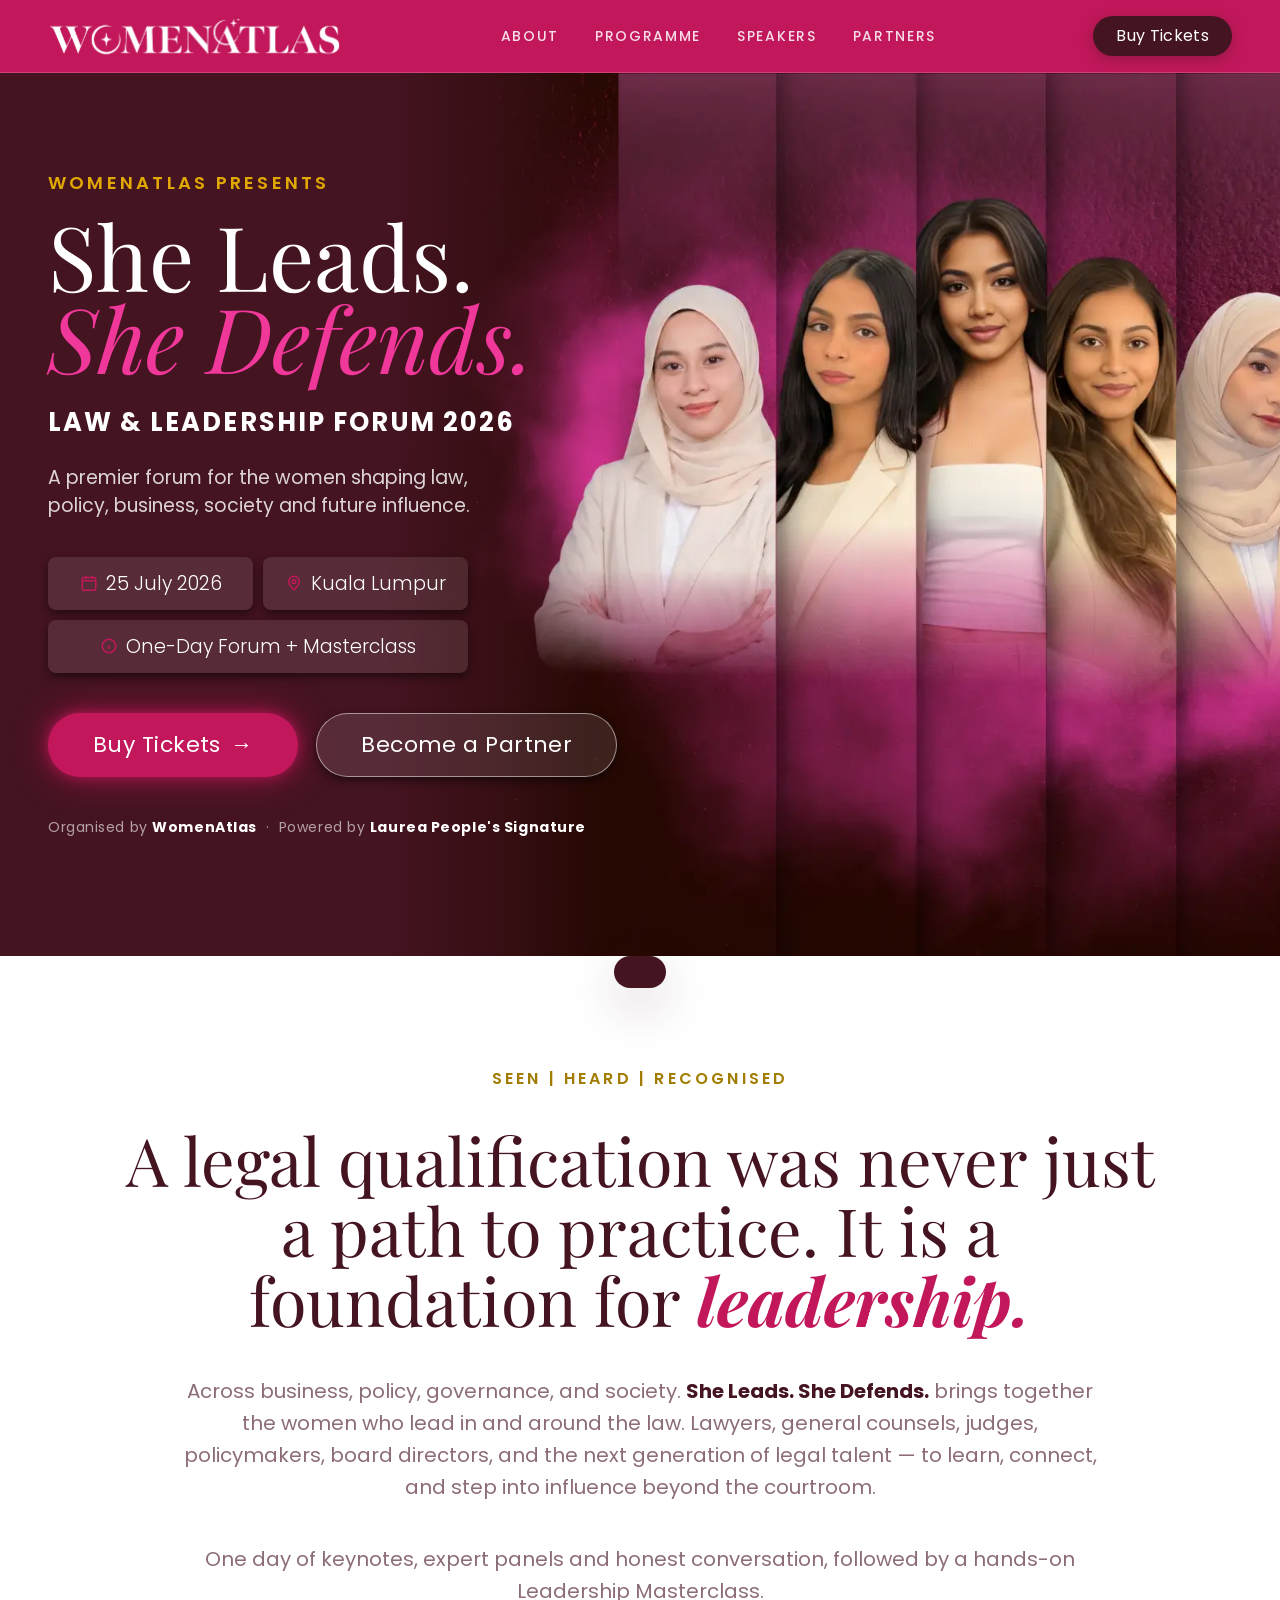
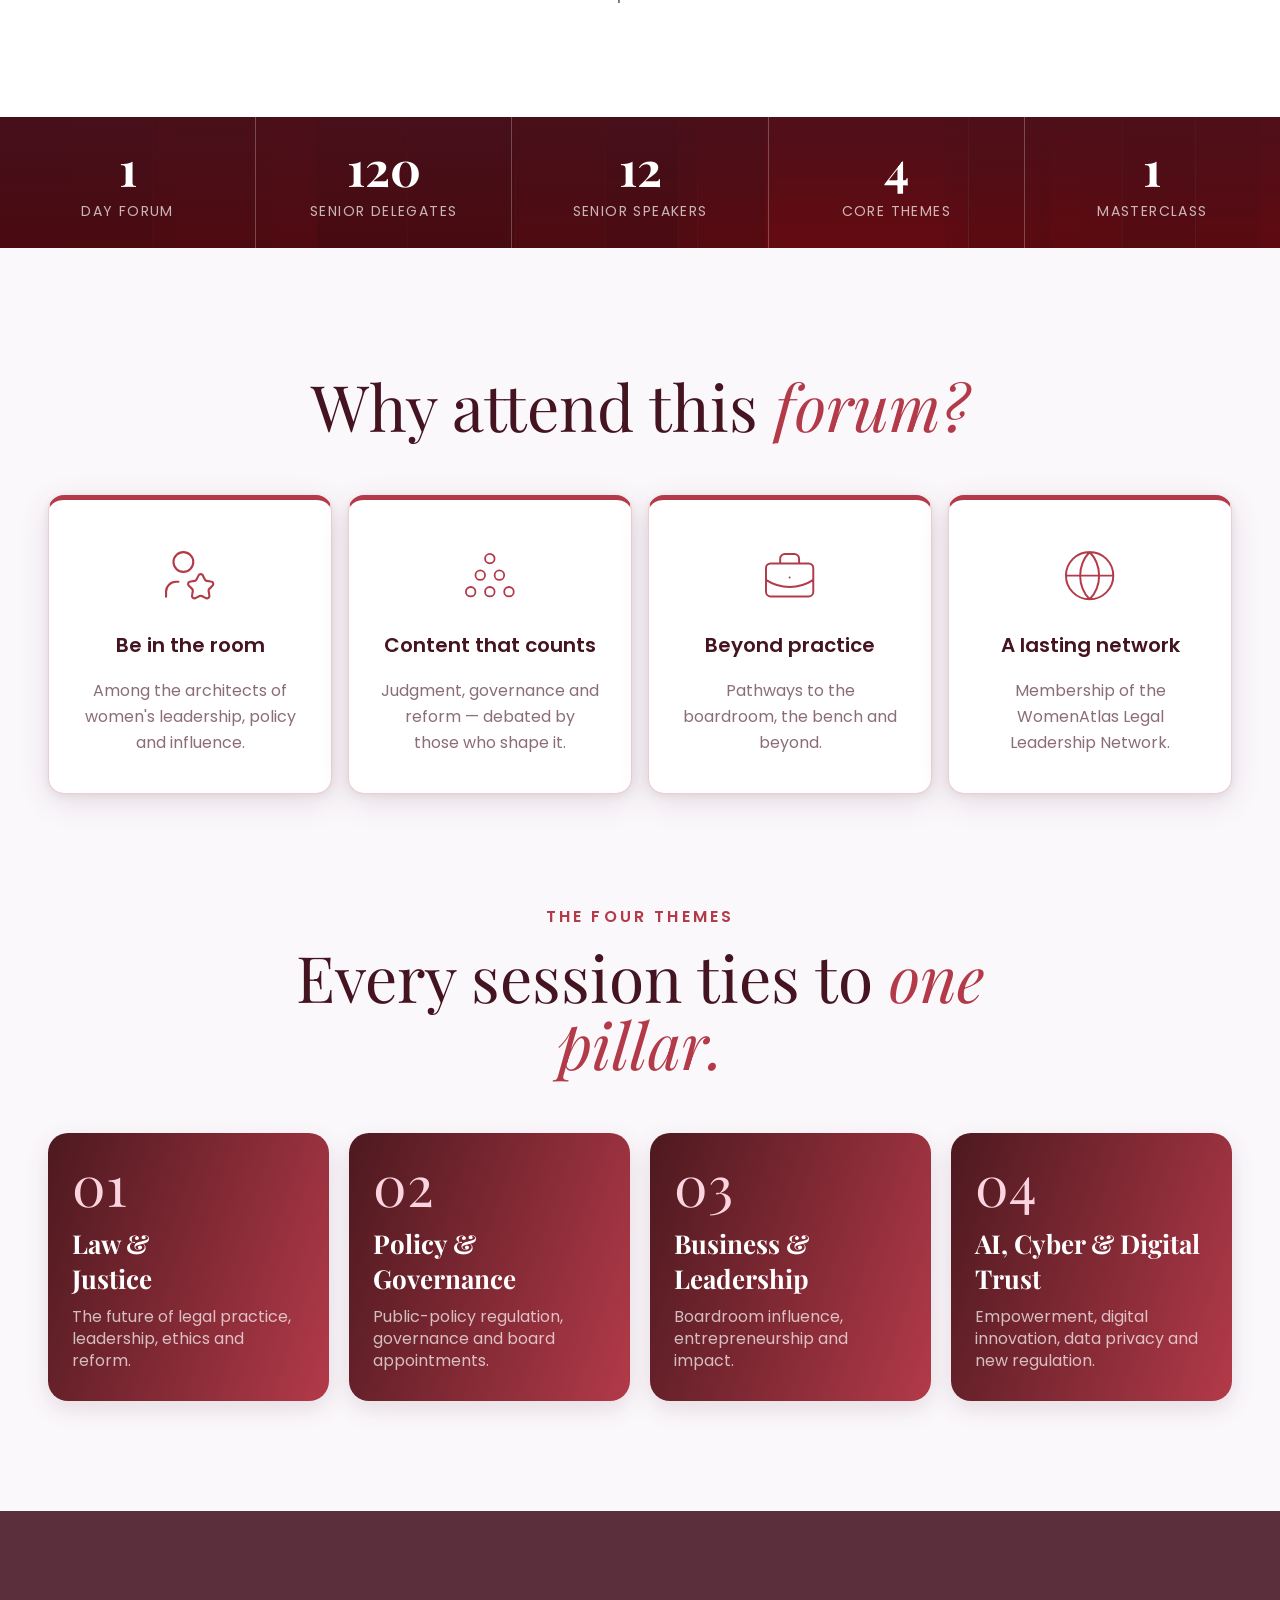
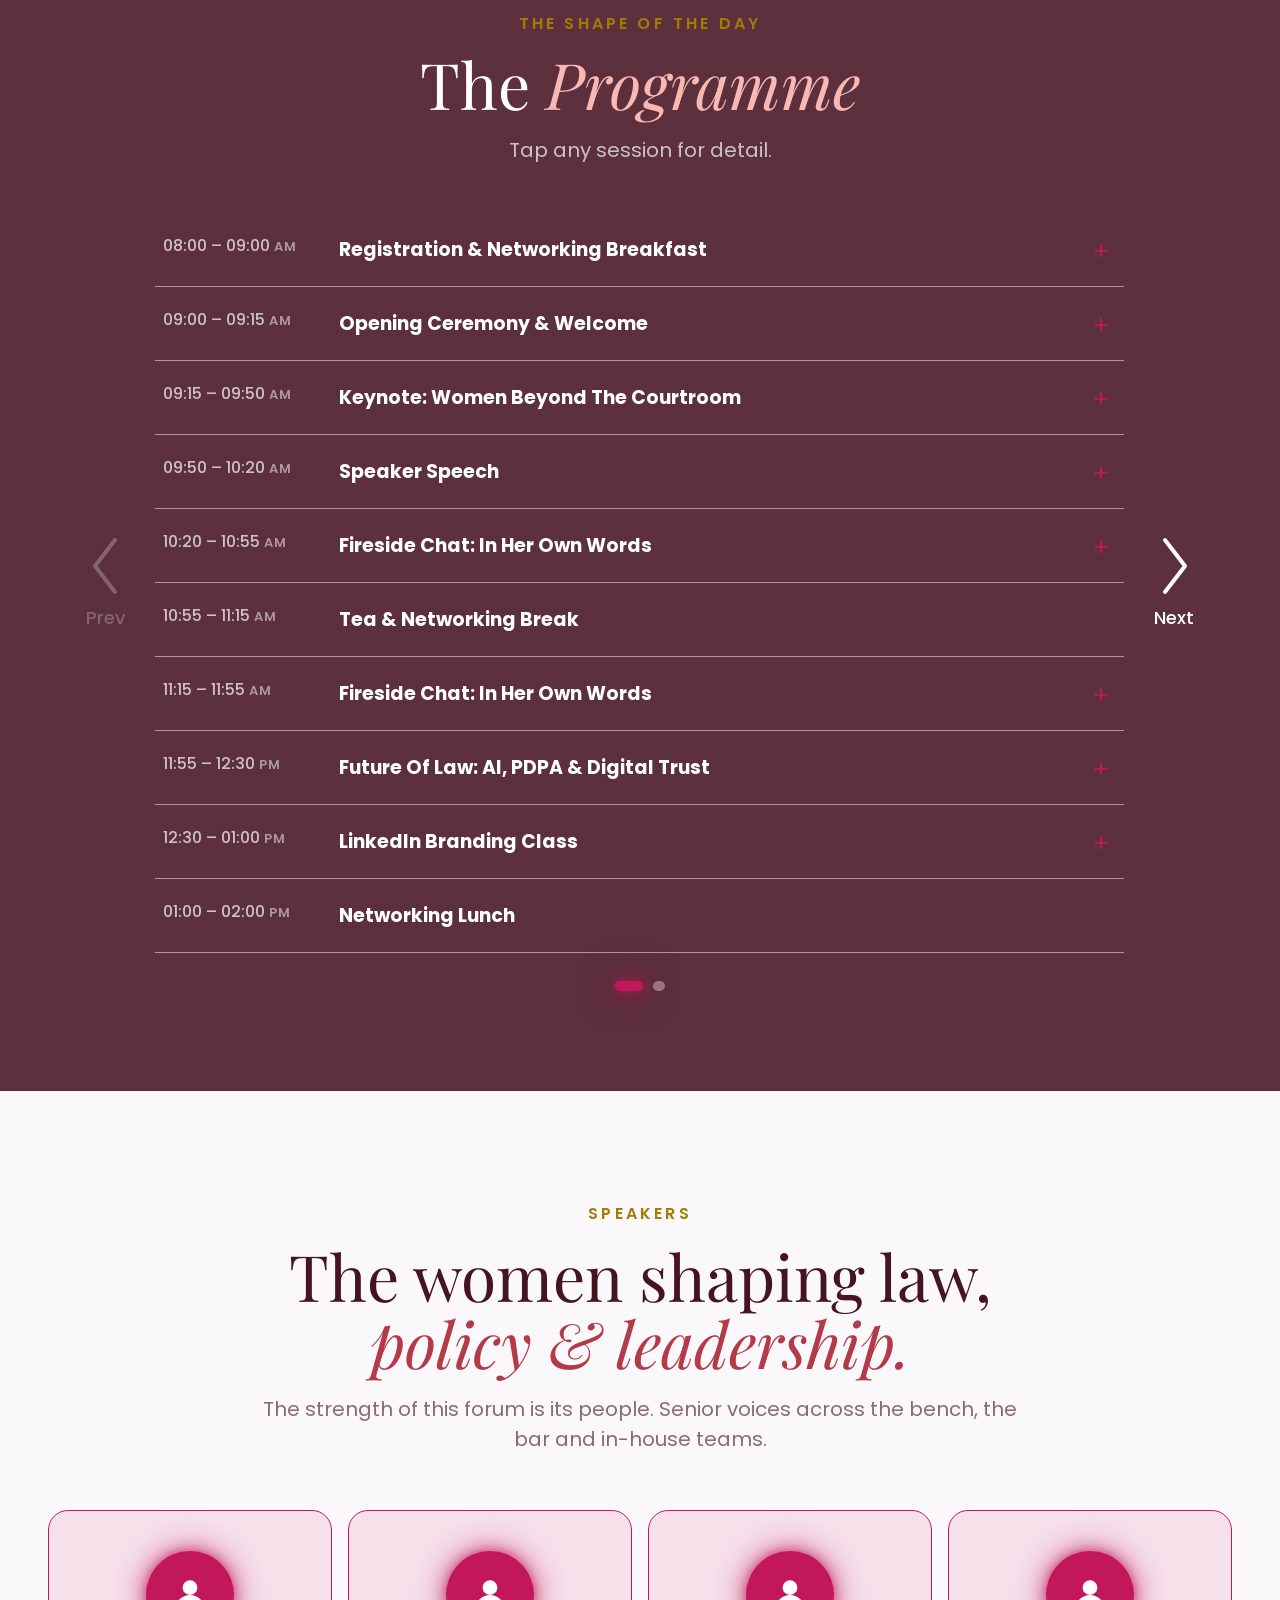
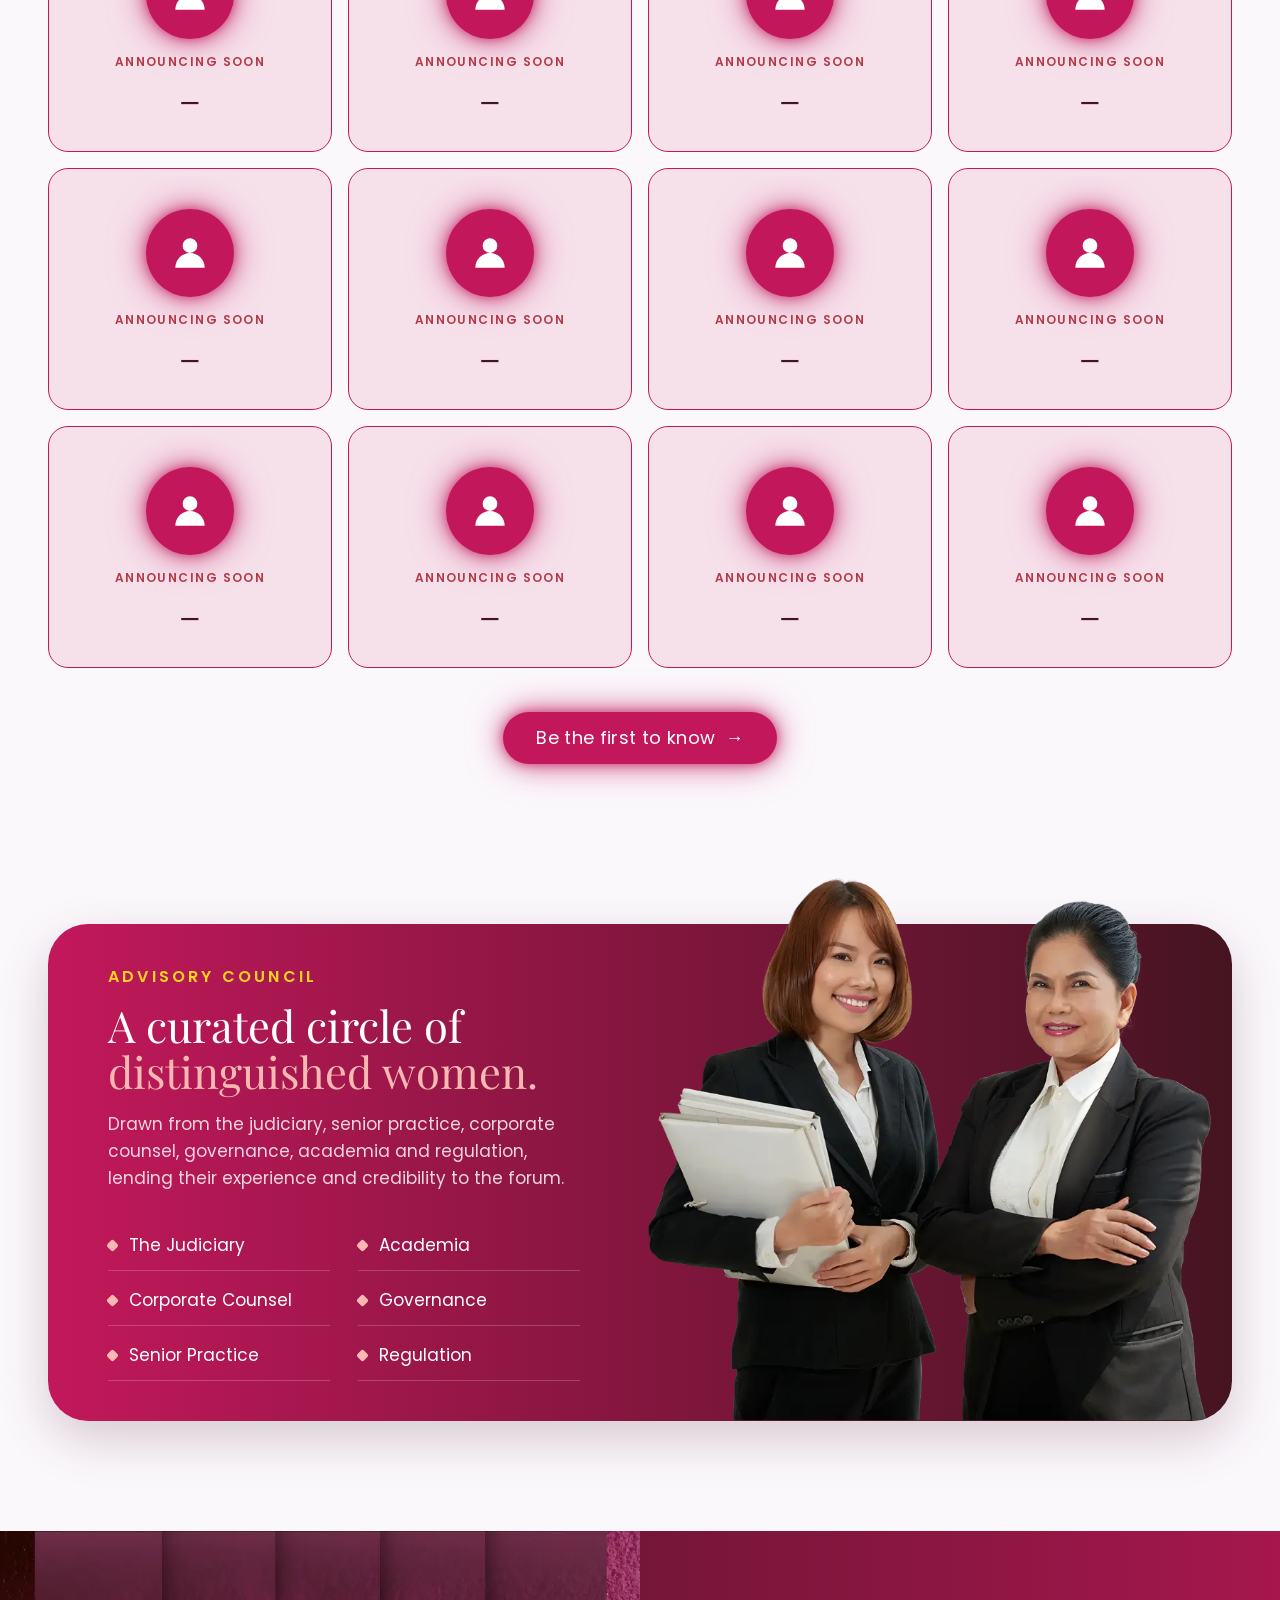
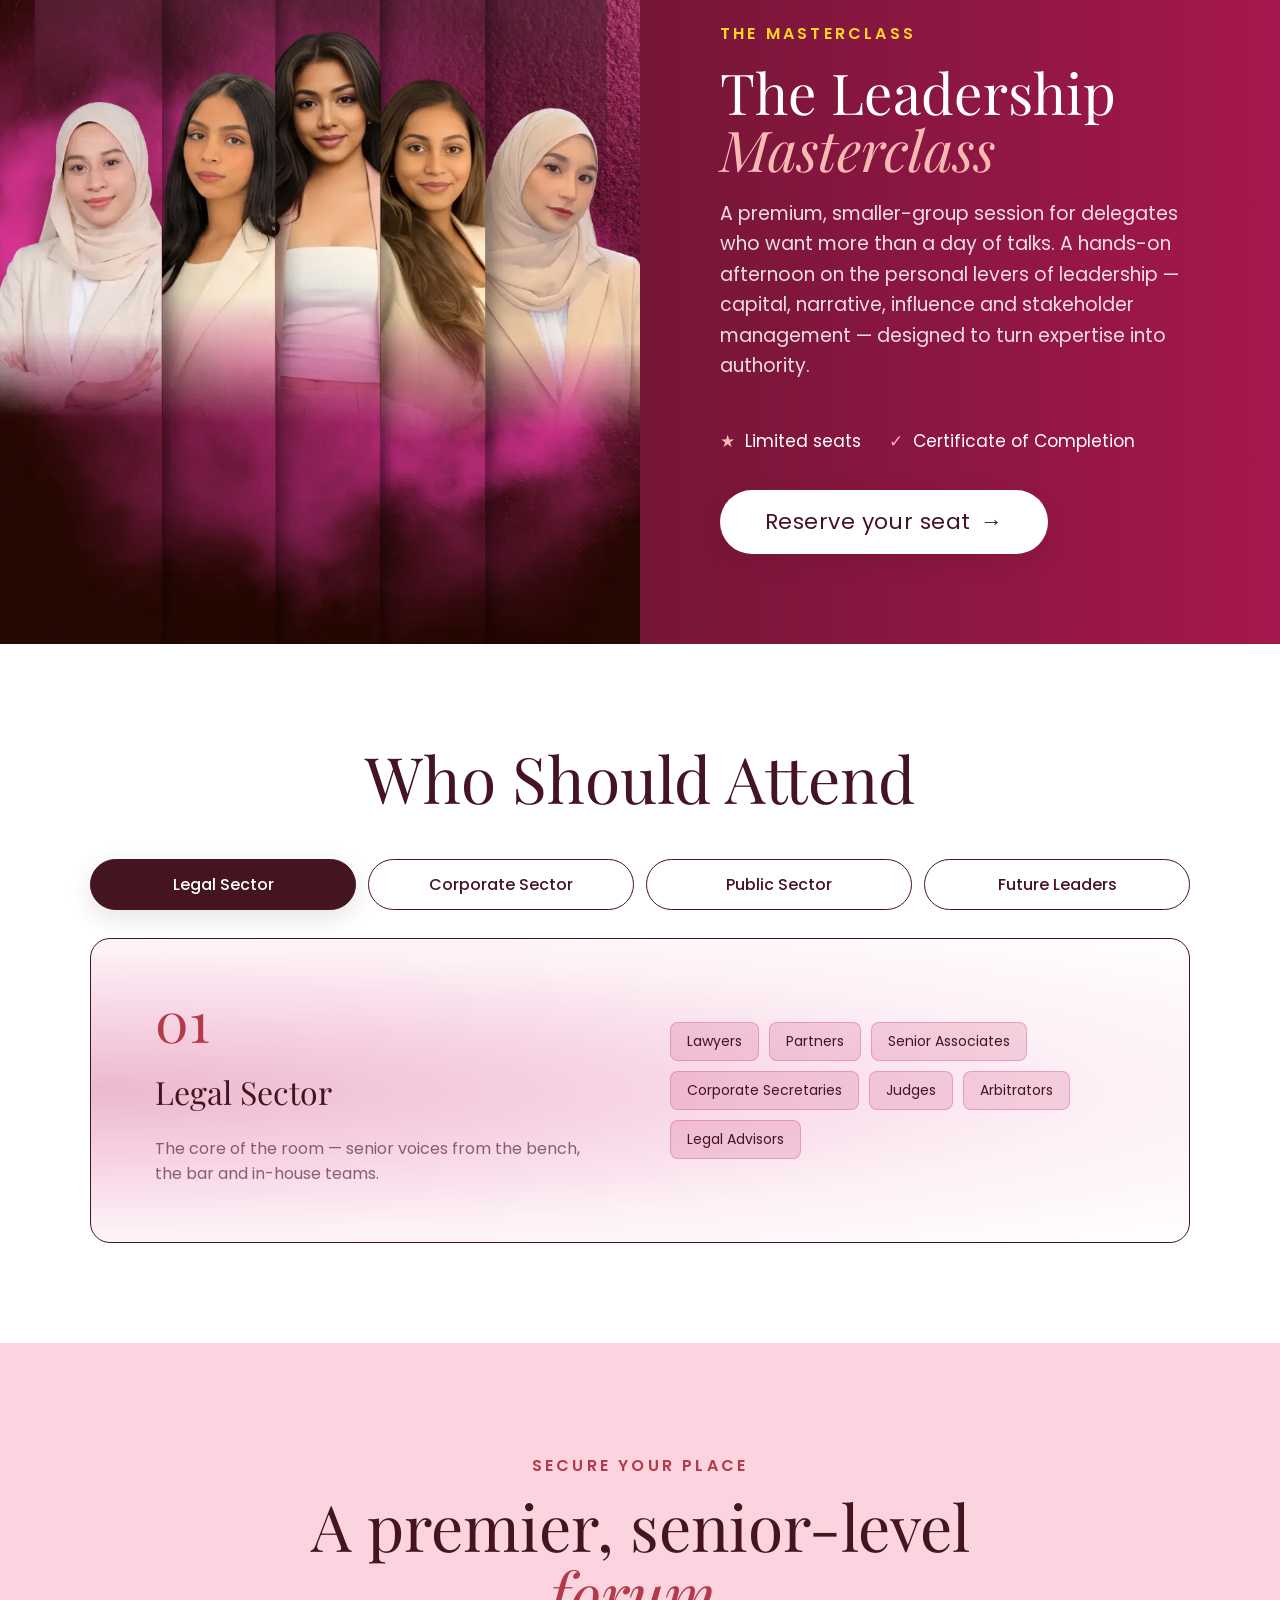
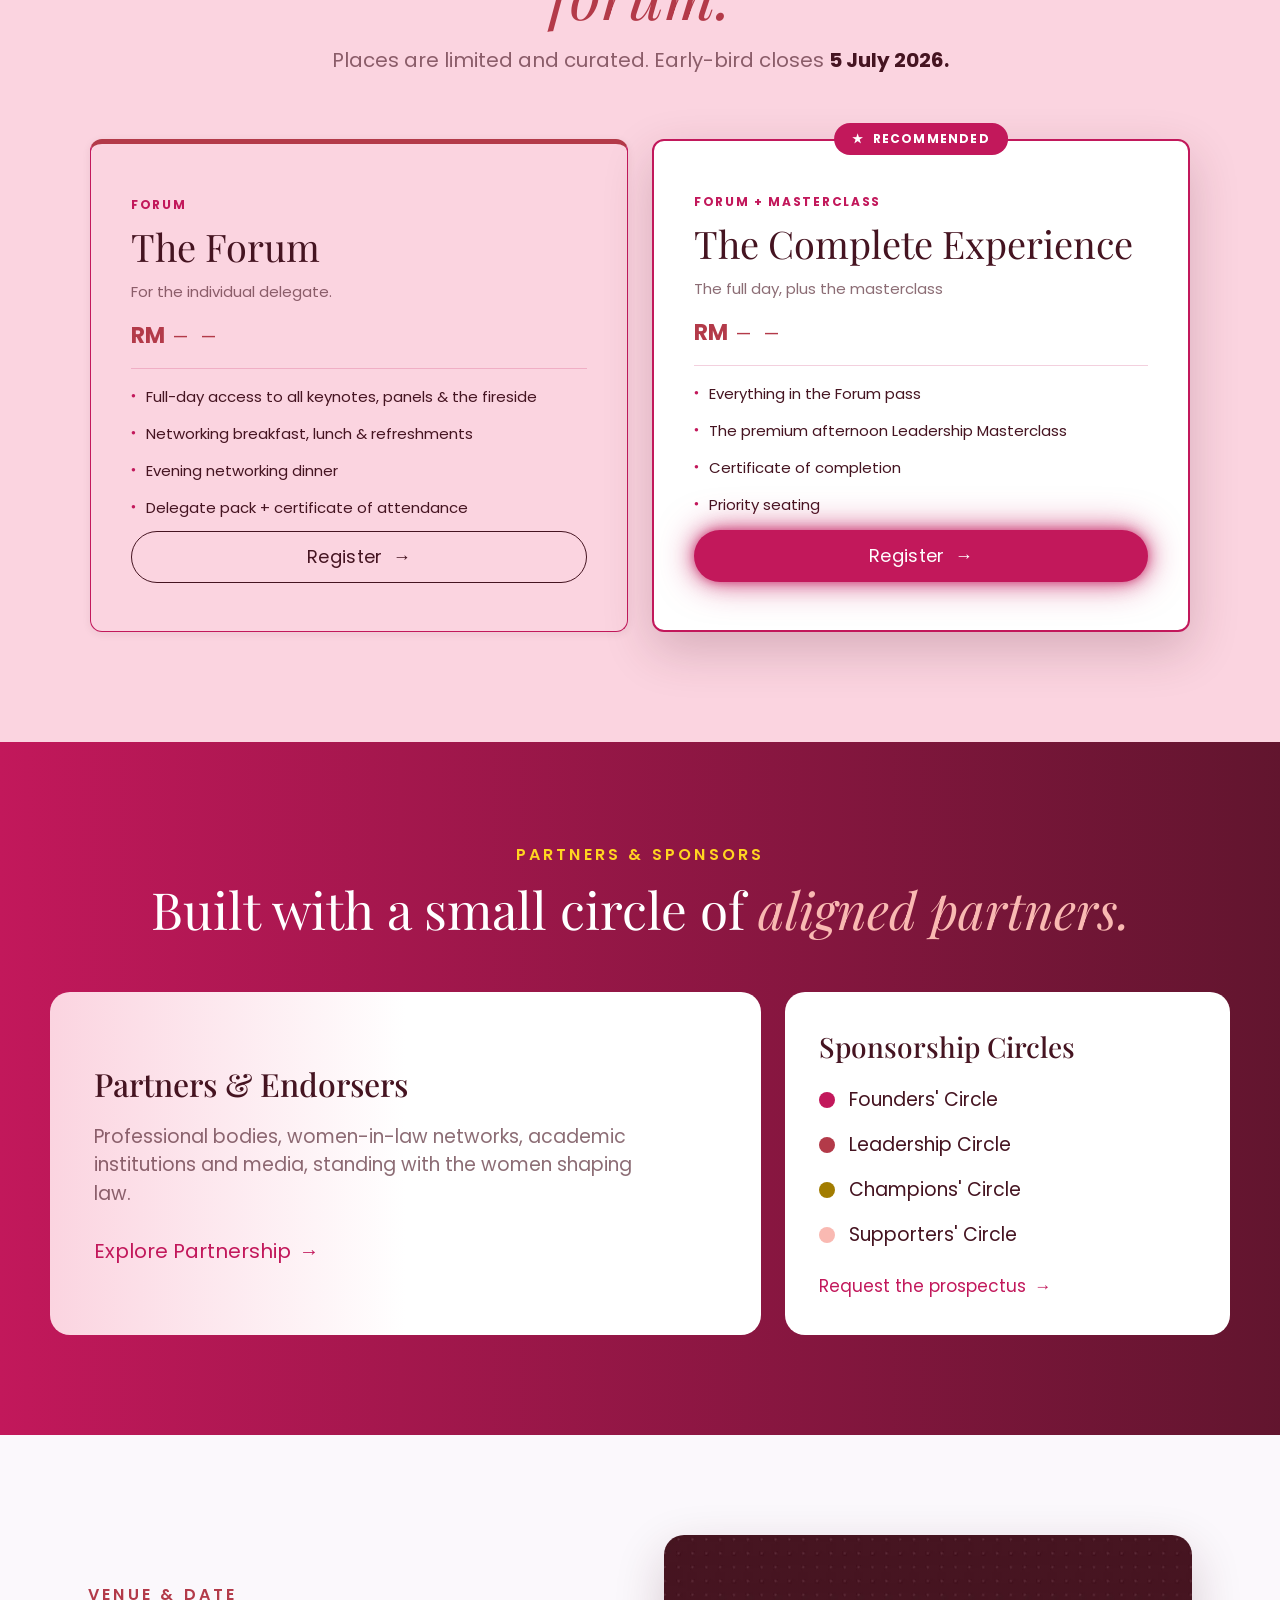
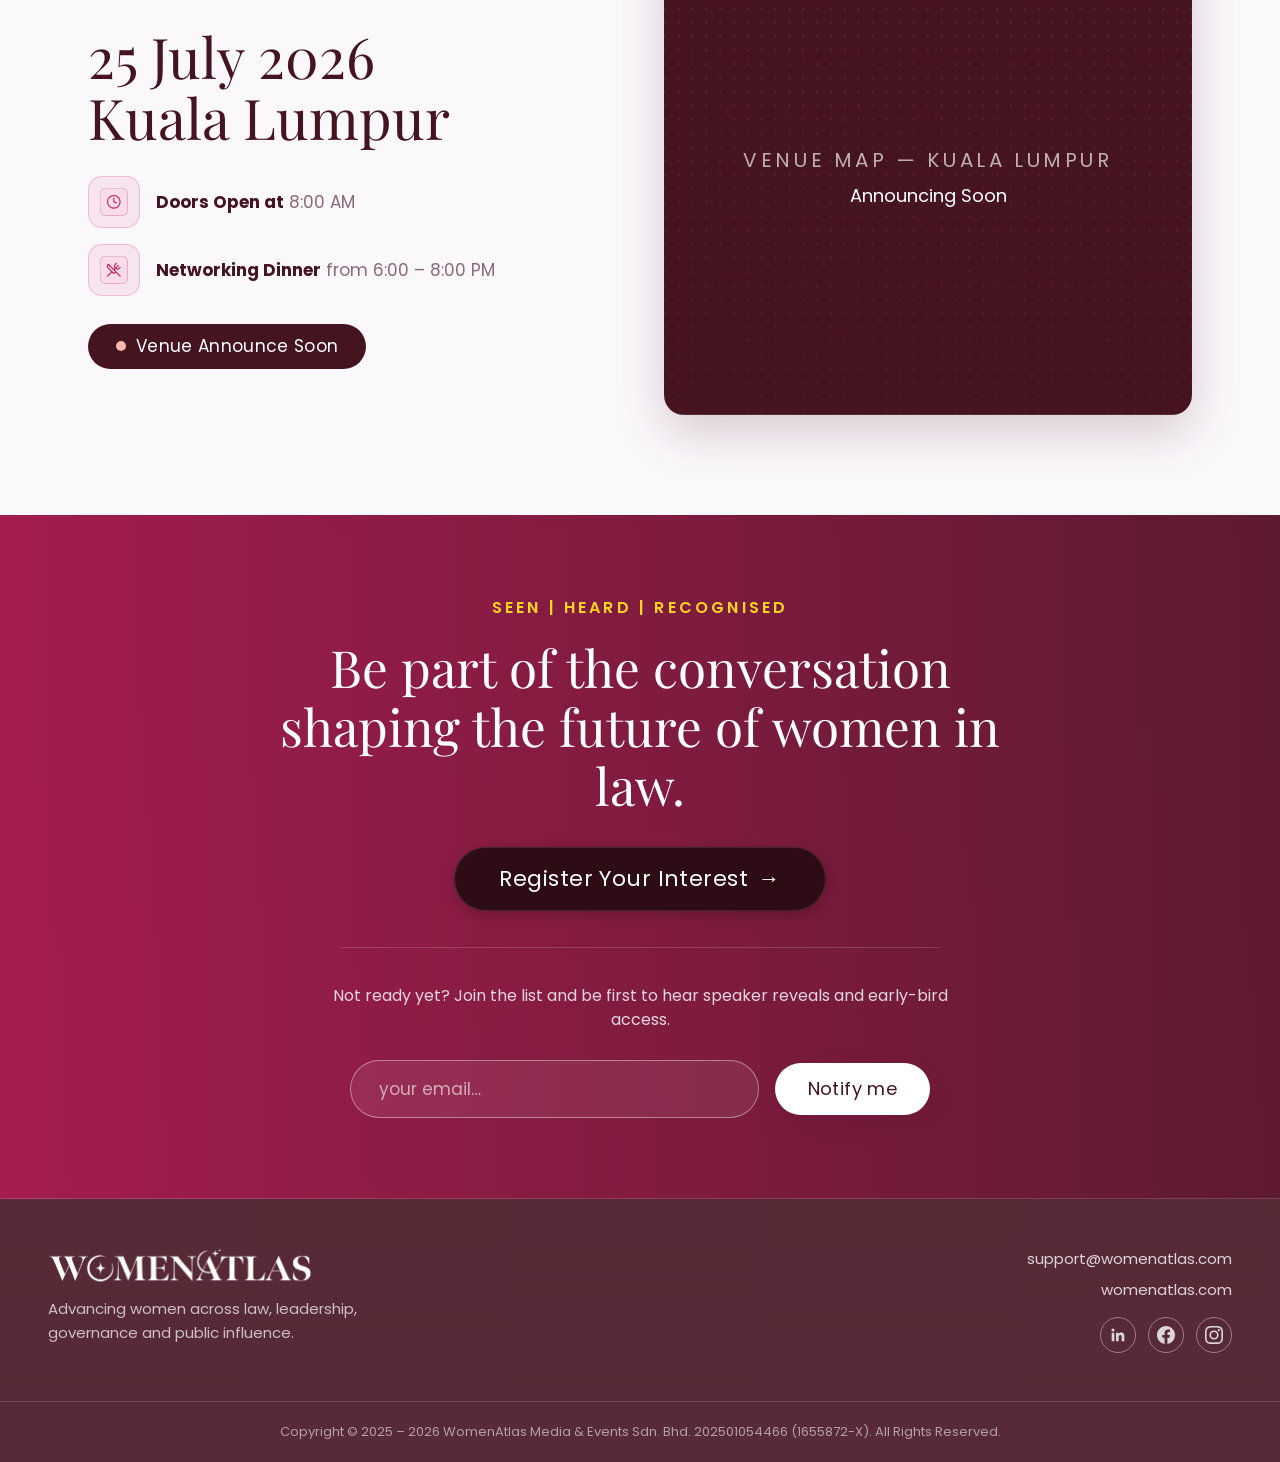
==== index.html @ 8f1425bb "first commit" ====
<!doctype html>
<html lang="en">

<head>
  <meta charset="utf-8">
  <meta name="viewport" content="width=device-width, initial-scale=1">
  <title>WomenAtlas — Law &amp; Leadership Forum 2026</title>
  <link rel="stylesheet" href="styles.css">
</head>

<body>

  <!-- NAV -->
  <header class="nav">
    <div class="brand">
      <img src="assets/womenatlas-logo-icon.svg" alt="WomenAtlas">
    </div>
    <nav id="main-nav">
      <a href="#about">About</a>
      <a href="#programme">Programme</a>
      <a href="#speakers">Speakers</a>
      <a href="#partners">Partners</a>
    </nav>
    <button class="btn btn-maroon sm" data-buy>Buy Tickets</button>
    <button class="nav-toggle" id="nav-toggle" aria-label="Open menu" aria-expanded="false" aria-controls="main-nav">
      <span></span><span></span><span></span>
    </button>
  </header>

  <!-- HERO -->
  <section class="hero">
    <div class="hero-backdrop"></div>
    <div class="scrim"></div>
    <div class="inner">
      <div class="copy">
        <div class="kicker">WomenAtlas Presents</div>
        <h1>She Leads.<br><span class="it">She Defends.</span></h1>
        <div class="forum">Law &amp; Leadership Forum 2026</div>
        <p class="lede">A premier forum for the women shaping law, policy, business, society and future influence.</p>
        <div class="pills">
          <span class="pill"><svg width="20" height="20" viewBox="0 0 24 24" fill="none" stroke="currentColor"
              stroke-width="2">
              <rect x="3" y="4.5" width="18" height="17" rx="2" />
              <path d="M3 9h18M8 2.5v4M16 2.5v4" />
            </svg>25 July 2026</span>
          <span class="pill"><svg width="20" height="20" viewBox="0 0 24 24" fill="none" stroke="currentColor"
              stroke-width="2">
              <path d="M12 21s7-6.2 7-11a7 7 0 1 0-14 0c0 4.8 7 11 7 11z" />
              <circle cx="12" cy="10" r="2.5" />
            </svg>Kuala Lumpur</span>
          <span class="pill"><svg width="20" height="20" viewBox="0 0 24 24" fill="none" stroke="currentColor"
              stroke-width="2">
              <circle cx="12" cy="12" r="9" />
              <path d="M12 11v5M12 7.5h.01" />
            </svg>One-Day Forum + Masterclass</span>
        </div>
        <div class="cta">
          <button class="btn btn-primary lg" data-buy>Buy Tickets <span>→</span></button>
          <a class="btn btn-ghost lg" href="#partners">Become a Partner</a>
        </div>
        <p class="credit">Organised by <b>WomenAtlas</b><span class="credit-sep">&nbsp; ·&nbsp; </span><span class="credit-break">Powered by <b>Laurea People's Signature</b></span></p>
      </div>
    </div>
  </section>

  <!-- INTRO -->
  <section class="intro" id="about">
    <div class="in">
      <div class="eyebrow gold">SEEN | HEARD | RECOGNISED</div>
      <h2>A legal qualification was never just a path to practice. It is a foundation for <span
          class="it">leadership.</span></h2>
      <p>Across business, policy, governance, and society. <b>She Leads. She Defends.</b> brings together the women who
        lead in and around the law. Lawyers, general counsels, judges, policymakers, board directors, and the next
        generation of legal talent — to learn, connect, and step into influence beyond the courtroom.</p>
      <p>One day of keynotes, expert panels and honest conversation, followed by a hands-on Leadership Masterclass.</p>
    </div>
  </section>

  <!-- STATS -->
  <section class="stats">
    <div class="stat">
      <div class="num">1</div>
      <div class="lbl">Day Forum</div>
    </div>
    <div class="stat">
      <div class="num">120</div>
      <div class="lbl">Senior Delegates</div>
    </div>
    <div class="stat">
      <div class="num">12</div>
      <div class="lbl">Senior Speakers</div>
    </div>
    <div class="stat">
      <div class="num">4</div>
      <div class="lbl">Core Themes</div>
    </div>
    <div class="stat">
      <div class="num">1</div>
      <div class="lbl">Masterclass</div>
    </div>
  </section>

  <!-- WHY ATTEND -->
  <section class="section">
    <div class="section-head">
      <!-- <div class="eyebrow">Why Attend</div> -->
      <h2>Why attend this <span class="accent">forum?</span></h2>
    </div>
    <div class="grid-4">
      <div class="feature">
        <span class="ico"><img src="assets/star-person.svg" alt="" width="44" height="44"></span>
        <h3>Be in the room</h3>
        <p>Among the architects of women's leadership, policy and influence.</p>
      </div>
      <div class="feature">
        <span class="ico"><img src="assets/dot.svg" alt="" width="44" height="44"></span>
        <h3>Content that counts</h3>
        <p>Judgment, governance and reform — debated by those who shape it.</p>
      </div>
      <div class="feature">
        <span class="ico"><img src="assets/bag.svg" alt="" width="44" height="44"></span>
        <h3>Beyond practice</h3>
        <p>Pathways to the boardroom, the bench and beyond.</p>
      </div>
      <div class="feature">
        <span class="ico"><img src="assets/network.svg" alt="" width="44" height="44"></span>
        <h3>A lasting network</h3>
        <p>Membership of the WomenAtlas Legal Leadership Network.</p>
      </div>
    </div>
  </section>

  <!-- THEMES -->
  <section class="section" style="padding-top:0;">
    <div class="section-head">
      <div class="eyebrow">The Four Themes</div>
      <h2>Every session ties to <span class="accent">one pillar.</span></h2>
    </div>
    <div class="grid-4" style="gap:20px;">
      <div class="theme"><span class="n">01</span>
        <h3>Law &amp; <br class="desktop-only"> Justice</h3>
        <p>The future of legal practice, leadership, ethics and reform.</p>
      </div>
      <div class="theme"><span class="n">02</span>
        <h3>Policy &amp; Governance</h3>
        <p>Public-policy regulation, governance and board appointments.</p>
      </div>
      <div class="theme"><span class="n">03</span>
        <h3>Business &amp; Leadership</h3>
        <p>Boardroom influence, entrepreneurship and impact.</p>
      </div>
      <div class="theme"><span class="n">04</span>
        <h3>AI, Cyber &amp; Digital Trust</h3>
        <p>Empowerment, digital innovation, data privacy and new regulation.</p>
      </div>
    </div>
  </section>

  <!-- PROGRAMME -->
  <section class="programme" id="programme">
    <div class="in">
      <div class="section-head on-dark">
        <div class="eyebrow gold">The Shape Of The Day</div>
        <h2>The <span class="accent">Programme</span></h2>
        <p>Tap any session for detail.</p>
      </div>
      <div class="carousel" id="programme-carousel">
        <div class="stage">
          <button class="chev prev" data-prev aria-label="Previous">
            <svg width="34" height="60" viewBox="0 0 34 60" fill="none" stroke="currentColor" stroke-width="4"
              stroke-linecap="round" stroke-linejoin="round">
              <path d="M26 4 L6 30 L26 56" />
            </svg><span>Prev</span>
          </button>
          <div class="page" data-page="0"></div>
          <div class="page" data-page="1" hidden></div>
          <button class="chev next" data-next aria-label="Next">
            <svg width="34" height="60" viewBox="0 0 34 60" fill="none" stroke="currentColor" stroke-width="4"
              stroke-linecap="round" stroke-linejoin="round" style="transform:scaleX(-1)">
              <path d="M26 4 L6 30 L26 56" />
            </svg><span>Next</span>
          </button>
        </div>
        <div class="dots"><button class="on" data-dot="0" aria-label="Page 1"></button><button data-dot="1"
            aria-label="Page 2"></button></div>
      </div>
    </div>
  </section>

  <!-- SPEAKERS -->
  <section class="section speakers" id="speakers">
    <div class="eyebrow gold center" style="margin-bottom:16px;">Speakers</div>
    <div class="section-head">
      <h2>The women shaping law, <span class="accent">policy &amp; leadership.</span></h2>
      <p>The strength of this forum is its people. Senior voices across the bench, the bar and in-house teams.</p>
    </div>
    <div class="grid-4" id="speakers-grid"></div>
    <div class="center" style="margin-top:44px;"><button class="btn btn-primary">Be the first to know
        <span>→</span></button></div>

    <!-- Advisory Council -->
    <div class="advisory">
      <div class="body">
        <div class="eyebrow gold-bright">Advisory Council</div>
        <h3>A curated circle of <span class="it">distinguished women.</span></h3>
        <p class="advisory-lede">Drawn from the judiciary, senior practice, corporate counsel, governance, academia and regulation, lending their experience and credibility to the forum.</p>
        <div class="pillars">
          <div><span class="dot"></span>The Judiciary</div>
          <div><span class="dot"></span>Academia</div>
          <div><span class="dot"></span>Corporate Counsel</div>
          <div><span class="dot"></span>Governance</div>
          <div><span class="dot"></span>Senior Practice</div>
          <div><span class="dot"></span>Regulation</div>
        </div>
      </div>
      <div class="img">
        <img src="assets/hero-women.webp" alt="Distinguished women in law">
      </div>
    </div>
  </section>

  <!-- MASTERCLASS -->
  <section class="masterclass">
    <div class="in">
      <div class="img"><img src="assets/masterclass.webp" alt="Masterclass"></div>
      <div class="body">
        <div class="eyebrow gold-bright">The Masterclass</div>
        <h2>The Leadership <span class="it">Masterclass</span></h2>
        <p class="lede">A premium, smaller-group session for delegates who want more than a day of talks. A hands-on
          afternoon on the personal levers of leadership — capital, narrative, influence and stakeholder management —
          designed to turn expertise into authority.</p>
        <div class="feats">
          <span><span class="ic">★</span> Limited seats</span>
          <span><span class="ic">✓</span> Certificate of Completion</span>
        </div>
        <div style="margin-top:36px;"><button class="btn btn-light lg">Reserve your seat <span>→</span></button></div>
      </div>
    </div>
  </section>

  <!-- WHO SHOULD ATTEND -->
  <section class="wsa-section">
    <div class="wsa-wrap">
      <div class="section-head">
        <h2>Who Should Attend</h2>
      </div>
      <div class="wsa-tabs" role="tablist">
        <button class="wsa-tab active" role="tab" aria-selected="true"  data-tab="legal">Legal Sector</button>
        <button class="wsa-tab"        role="tab" aria-selected="false" data-tab="corporate">Corporate Sector</button>
        <button class="wsa-tab"        role="tab" aria-selected="false" data-tab="public">Public Sector</button>
        <button class="wsa-tab"        role="tab" aria-selected="false" data-tab="future">Future Leaders</button>
      </div>
      <div class="wsa-panels">

        <div class="wsa-panel active" data-panel="legal">
          <span class="wsa-num">01</span>
          <h3>Legal Sector</h3>
          <p>The core of the room — senior voices from the bench, the bar and in-house teams.</p>
          <div class="wsa-chips">
            <span class="wsa-chip">Lawyers</span>
            <span class="wsa-chip">Partners</span>
            <span class="wsa-chip">Senior Associates</span>
            <span class="wsa-chip">Corporate Secretaries</span>
            <span class="wsa-chip">Judges</span>
            <span class="wsa-chip">Arbitrators</span>
            <span class="wsa-chip">Legal Advisors</span>
          </div>
        </div>

        <div class="wsa-panel" data-panel="corporate">
          <span class="wsa-num">02</span>
          <h3>Corporate Sector</h3>
          <p>Decision-makers who shape strategy, risk and culture from the top</p>
          <div class="wsa-chips">
            <span class="wsa-chip">CEOs</span>
            <span class="wsa-chip">Founders</span>
            <span class="wsa-chip">Board Directors</span>
            <span class="wsa-chip">Compliance Leaders</span>
            <span class="wsa-chip">Risk Leaders</span>
            <span class="wsa-chip">HR Leaders</span>
          </div>
        </div>

        <div class="wsa-panel" data-panel="public">
          <span class="wsa-num">03</span>
          <h3>Public Sector</h3>
          <p>The voices behind the rules — policy, regulation and public influence.</p>
          <div class="wsa-chips">
             <span class="wsa-chip">Policymakers</span>
            <span class="wsa-chip">Regulators</span>
            <span class="wsa-chip">Goverment Legal Officers</span>
          </div>
        </div>

        <div class="wsa-panel" data-panel="future">
          <span class="wsa-num">04</span>
          <h3>Future Leaders</h3>
          <p>The next generation, building the pipeline of women in law.</p>
          <div class="wsa-chips">
            <span class="wsa-chip">Young Lawyers</span>
            <span class="wsa-chip">Law Graduates</span>
            <span class="wsa-chip">Selected Students</span>
          </div>
        </div>

      </div>
    </div>
  </section>

  <!-- PRICING -->

  <section class="pricing" id="pricing">
    <div class="in">
      <div class="section-head">
        <div class="eyebrow">Secure Your Place</div>
        <h2>A premier, senior-level <span class="accent">forum.</span></h2>
        <p>Places are limited and curated. Early-bird closes <b>5 July 2026.</b></p>
      </div>
      <div class="grid-2">
        <div class="tier">
          <div class="tier-label">Forum</div>
          <h3>The Forum</h3>
          <div class="desc">For the individual delegate.</div>
          <div class="price"><b>RM </b><span class="price-dashes">— —</span></div>
          <hr class="tier-divider">
          <ul>
            <li><span class="ck">●</span>Full-day access to all keynotes, panels &amp; the fireside</li>
            <li><span class="ck">●</span>Networking breakfast, lunch &amp; refreshments</li>
            <li><span class="ck">●</span>Evening networking dinner</li>
            <li><span class="ck">●</span>Delegate pack + certificate of attendance</li>
          </ul>
          <button class="btn btn-secondary" data-buy>Register <span>→</span></button>
        </div>
        <div class="tier featured">
          <span class="badge">★ &nbsp;Recommended</span>
          <div class="tier-label">Forum + Masterclass</div>
          <h3>The Complete Experience</h3>
          <div class="desc">The full day, plus the masterclass</div>
          <div class="price"><b>RM </b><span class="price-dashes">— —</span></div>
          <hr class="tier-divider">
          <ul>
            <li><span class="ck">●</span>Everything in the Forum pass</li>
            <li><span class="ck">●</span>The premium afternoon Leadership Masterclass</li>
            <li><span class="ck">●</span>Certificate of completion</li>
            <li><span class="ck">●</span>Priority seating</li>
          </ul>
          <button class="btn btn-primary" data-buy>Register <span>→</span></button>
        </div>
      </div>
    </div>
  </section>

  <!-- PARTNERS -->
  <section class="partners" id="partners">
    <div class="in">
      <div class="eyebrow gold-bright">Partners &amp; Sponsors</div>
      <h2>Built with a small circle of <span class="it">aligned partners.</span></h2>
      <div class="cards">
        <div class="pcard">
          <h3>Partners &amp; Endorsers</h3>
          <p>Professional bodies, women-in-law networks, academic institutions and media, standing with the women
            shaping law.</p>
          <a class="link-arrow" href="#">Explore Partnership <span>→</span></a>
        </div>
        <div class="scard">
          <h3>Sponsorship Circles</h3>
          <div class="tiers">
            <div><span class="d" style="background:var(--wa-magenta)"></span>Founders' Circle</div>
            <div><span class="d" style="background:var(--wa-crimson)"></span>Leadership Circle</div>
            <div><span class="d" style="background:#A27C00"></span>Champions' Circle</div>
            <div><span class="d" style="background:var(--wa-coral)"></span>Supporters' Circle</div>
          </div>
          <a class="link-arrow" href="#" style="font-size:17px;margin-top:24px;">Request the prospectus
            <span>→</span></a>
        </div>
      </div>
    </div>
  </section>

  <!-- VENUE -->
  <section class="venue">
    <div>
      <div class="eyebrow">Venue &amp; Date</div>
      <h2>25 July 2026<br>Kuala Lumpur</h2>
      <div class="meta">
        <div class="venue-row">
          <span class="venue-ico"><img src="assets/clock.svg" alt="" width="28" height="28"></span>
          <span><b>Doors Open at</b> 8:00 AM</span>
        </div>
        <div class="venue-row">
          <span class="venue-ico"><img src="assets/fork.svg" alt="" width="28" height="28"></span>
          <span><b>Networking Dinner</b> from 6:00 – 8:00 PM</span>
        </div>
      </div>
      <div style="margin-top:28px;">
        <button class="btn btn-venue-soon"><span class="venue-dot"></span>Venue Announce Soon</button>
      </div>
    </div>
    <div class="photo">
      <div class="venue-label">Venue Map — Kuala Lumpur</div>
      <div class="venue-title">Announcing Soon</div>
    </div>
  </section>

  <!-- FOOTER -->
  <footer class="footer" id="contact">
    <div class="cta-band">
      <div class="in">
        <div class="eyebrow gold-bright">SEEN | HEARD | RECOGNISED</div>
        <h2>Be part of the conversation shaping the future of women in law.</h2>
        <div style="margin-top: 32px;"><button class="btn btn-dark-maroon lg" data-buy>Register Your Interest <span>→</span></button></div>
        <hr class="cta-divider">
        <p class="cta-subtext">Not ready yet? Join the list and be first to hear speaker reveals and early-bird access.</p>
        <form class="news" data-news>
          <input type="email" placeholder="your email…" aria-label="Email" required>
          <button class="btn btn-light" type="submit">Notify me</button>
        </form>
      </div>
    </div>
    <div class="meta-row">
      <div class="about-col">
        <div class="brand"><img src="assets/womenatlas-logo-icon.svg" alt=""></div>
        <p class="about">Advancing women across law, leadership, governance and public influence.</p>
      </div>
      <div class="contact">
        <a href="mailto:support@womenatlas.com">support@womenatlas.com</a>
        <a href="https://womenatlas.com">womenatlas.com</a>
        <div class="socials">
          <a href="https://www.linkedin.com/company/womenatlas/" target="_blank" rel="noopener" aria-label="LinkedIn">
            <svg width="18" height="18" viewBox="0 0 24 24" fill="currentColor">
              <path d="M20.45 20.45h-3.56v-5.57c0-1.33-.03-3.04-1.85-3.04-1.85 0-2.13 1.45-2.13 2.94v5.67H9.35V9h3.41v1.56h.05c.48-.9 1.64-1.85 3.37-1.85 3.6 0 4.27 2.37 4.27 5.45v6.29zM5.34 7.43a2.07 2.07 0 1 1 0-4.14 2.07 2.07 0 0 1 0 4.14zM3.56 20.45h3.56V9H3.56v11.45z"/>
            </svg>
          </a>
          <a href="https://www.facebook.com/womenatlasofficial" target="_blank" rel="noopener" aria-label="Facebook">
            <svg width="18" height="18" viewBox="0 0 24 24" fill="currentColor">
              <path d="M24 12.07C24 5.41 18.63 0 12 0S0 5.41 0 12.07C0 18.1 4.39 23.1 10.13 24v-8.44H7.08v-3.49h3.04V9.41c0-3.02 1.8-4.7 4.54-4.7 1.31 0 2.69.24 2.69.24v2.97h-1.51c-1.49 0-1.96.93-1.96 1.89v2.26h3.32l-.53 3.49h-2.79V24C19.61 23.1 24 18.1 24 12.07z"/>
            </svg>
          </a>
          <a href="https://www.instagram.com/womenatlas_official" target="_blank" rel="noopener" aria-label="Instagram">
            <svg width="18" height="18" viewBox="0 0 24 24" fill="currentColor">
              <path d="M12 2.16c3.2 0 3.58.01 4.85.07 3.25.15 4.77 1.69 4.92 4.92.06 1.27.07 1.65.07 4.85 0 3.2-.01 3.58-.07 4.85-.15 3.23-1.66 4.77-4.92 4.92-1.27.06-1.64.07-4.85.07-3.2 0-3.58-.01-4.85-.07-3.26-.15-4.77-1.7-4.92-4.92C2.17 15.58 2.16 15.2 2.16 12c0-3.2.01-3.58.07-4.85C2.38 3.86 3.9 2.31 7.15 2.23 8.42 2.17 8.8 2.16 12 2.16zM12 0C8.74 0 8.33.01 7.05.07 2.7.27.27 2.7.07 7.05.01 8.33 0 8.74 0 12c0 3.26.01 3.67.07 4.95.2 4.36 2.62 6.78 6.98 6.98C8.33 23.99 8.74 24 12 24c3.26 0 3.67-.01 4.95-.07 4.35-.2 6.78-2.62 6.98-6.98.06-1.28.07-1.69.07-4.95 0-3.26-.01-3.67-.07-4.95C23.73 2.7 21.31.27 16.95.07 15.67.01 15.26 0 12 0zm0 5.84a6.16 6.16 0 1 0 0 12.32A6.16 6.16 0 0 0 12 5.84zM12 16a4 4 0 1 1 0-8 4 4 0 0 1 0 8zm6.4-11.85a1.44 1.44 0 1 0 0 2.88 1.44 1.44 0 0 0 0-2.88z"/>
            </svg>
          </a>
        </div>
      </div>
    </div>
    <div class="legal">Copyright © 2025 – 2026 WomenAtlas Media &amp; Events Sdn. Bhd. 202501054466 (1655872-X). All
      Rights Reserved.</div>
  </footer>

  <div id="toast"></div>
  <script src="script.js"></script>
</body>

</html>
---- styles.css ----
/* ============================================================
   WomenAtlas — Law & Leadership Forum 2026
   Pure HTML/CSS/JS landing page (no frameworks)
   ============================================================ */

/* ---- Fonts ---- */
@font-face {
  font-family: "Philosopher";
  src: url("assets/fonts/Philosopher-Regular.ttf") format("truetype");
  font-weight: 400;
  font-style: normal;
  font-display: swap;
}

@font-face {
  font-family: "Philosopher";
  src: url("assets/fonts/Philosopher-Bold.ttf") format("truetype");
  font-weight: 700;
  font-style: normal;
  font-display: swap;
}

@font-face {
  font-family: "Philosopher";
  src: url("assets/fonts/Philosopher-Italic.ttf") format("truetype");
  font-weight: 400;
  font-style: italic;
  font-display: swap;
}

@font-face {
  font-family: "Philosopher";
  src: url("assets/fonts/Philosopher-BoldItalic.ttf") format("truetype");
  font-weight: 700;
  font-style: italic;
  font-display: swap;
}

@font-face {
  font-family: "Intrepid";
  src: url("assets/fonts/Intrepid-Regular.ttf") format("truetype");
  font-weight: 400;
  font-style: normal;
  font-display: swap;
}

@font-face {
  font-family: "Poppins";
  src: url("assets/fonts/Poppins-Light.ttf") format("truetype");
  font-weight: 300;
  font-style: normal;
  font-display: swap;
}

@font-face {
  font-family: "Poppins";
  src: url("assets/fonts/Poppins-Regular.ttf") format("truetype");
  font-weight: 400;
  font-style: normal;
  font-display: swap;
}

@font-face {
  font-family: "Poppins";
  src: url("assets/fonts/Poppins-Medium.ttf") format("truetype");
  font-weight: 500;
  font-style: normal;
  font-display: swap;
}

@font-face {
  font-family: "Poppins";
  src: url("assets/fonts/Poppins-SemiBold.ttf") format("truetype");
  font-weight: 600;
  font-style: normal;
  font-display: swap;
}

@font-face {
  font-family: "Poppins";
  src: url("assets/fonts/Poppins-Bold.ttf") format("truetype");
  font-weight: 700;
  font-style: normal;
  font-display: swap;
}

@font-face {
  font-family: "PlayfairDisplay";
  src: url("assets/fonts/PlayfairDisplay-Regular.ttf") format("truetype");
  font-weight: 400;
  font-style: normal;
  font-display: swap;
}

@font-face {
  font-family: "PlayfairDisplay";
  src: url("assets/fonts/PlayfairDisplay-Medium.ttf") format("truetype");
  font-weight: 500;
  font-style: normal;
  font-display: swap;
}

@font-face {
  font-family: "PlayfairDisplay";
  src: url("assets/fonts/PlayfairDisplay-Bold.ttf") format("truetype");
  font-weight: 700;
  font-style: normal;
  font-display: swap;
}

@font-face {
  font-family: "PlayfairDisplay";
  src: url("assets/fonts/PlayfairDisplay-Italic.ttf") format("truetype");
  font-weight: 400;
  font-style: italic;
  font-display: swap;
}

@font-face {
  font-family: "PlayfairDisplay";
  src: url("assets/fonts/PlayfairDisplay-BoldItalic.ttf") format("truetype");
  font-weight: 700;
  font-style: italic;
  font-display: swap;
}

@import url("https://fonts.googleapis.com/css2?family=Inter:ital,opsz,wght@0,14..32,300..700;1,14..32,300..700&display=swap");

/* ---- Tokens ---- */
:root {
  --wa-maroon: #451421;
  --wa-wine: #8C2F3A;
  --wa-crimson: #B33A49;
  --wa-coral: #F9B9B2;
  --wa-pink: #FBD4E0;
  --wa-peach: #FCD0BB;
  --wa-magenta: #C2185B;
  --wa-cream: #FBF8FC;
  --wa-gold: #A27C00;
  --ink: #451421;
  --ink-70: rgba(69, 20, 33, .70);
  --ink-muted: rgba(69, 20, 33, .62);
  --font-display: "PlayfairDisplay", "Playfair Display", Georgia, serif;
  --font-body: "Poppins", -apple-system, "Segoe UI", Roboto, Helvetica, Arial, sans-serif;
  --radius-lg: 20px;
  --radius-pill: 999px;
  --grad-pinkcard: linear-gradient(90deg, #FBD4E0 0%, #fff 50%);
  --grad-blush: rgba(194, 24, 91, 0.1);
  --grad-deep: linear-gradient(180deg, #8C2F3A 0%, #451421 100%);
  --grad-wine: linear-gradient(-71deg, #B33A49 0%, #802934 50%, #4D191F 100%);
  --glow: 0 0 36px rgba(194, 24, 91, .55), 0 0 20px rgba(194, 24, 91, .45), 0 0 12px rgba(194, 24, 91, .35), 0 0 6px rgba(194, 24, 91, .25);
  --ring: inset 0 0 0 2.5px var(--wa-magenta), 0 0 0 2.5px var(--wa-magenta);
  --shadow-sm: 0 2px 8px rgba(69, 20, 33, .08);
  --shadow-md: 0 8px 24px rgba(69, 20, 33, .12);
  --shadow-lg: 0 18px 50px rgba(69, 20, 33, .20);
  --ease: cubic-bezier(.22, 1, .36, 1);
}

/* ---- Base ---- */
* {
  box-sizing: border-box;
}

html {
  scroll-behavior: smooth;
}

body {
  margin: 0;
  background: var(--wa-cream);
  color: var(--ink);
  font-family: var(--font-body);
  overflow-x: hidden;
}

::selection {
  background: var(--wa-coral);
}

img {
  max-width: 100%;
  display: block;
}

a {
  color: inherit;
}

.wrap {
  max-width: 1280px;
  margin: 0 auto;
  padding: 0 48px;
}

.eyebrow {
  font-family: var(--font-body);
  font-weight: 600;
  font-size: 16px;
  letter-spacing: .20em;
  text-transform: uppercase;
  color: var(--wa-crimson);
}

.eyebrow.gold {
  color: var(--wa-gold);
}

.eyebrow.coral {
  color: var(--wa-coral);
}

.eyebrow.gold-bright {
  color: #FFD521;
}

.section-head {
  max-width: 760px;
  margin: 0 auto;
  text-align: center;
}

.section-head h2 {
  font-family: var(--font-display);
  font-weight: 400;
  font-size: clamp(40px, 5vw, 70px);
  line-height: 1.05;
  margin: 14px 0 0;
  color: var(--wa-maroon);
}

.section-head.on-dark h2 {
  color: #fff;
}

.section-head .accent {
  font-style: italic;
  color: var(--wa-crimson);
}

.section-head.on-dark .accent {
  color: var(--wa-coral);
}

.section-head p {
  font-family: var(--font-body);
  font-size: 20px;
  line-height: 1.5;
  margin-top: 18px;
  color: var(--ink-muted);
}

.section-head p b {
  color: var(--ink);
  font-weight: 700;
}

.section-head.on-dark p {
  color: rgba(255, 255, 255, .7);
}

/* ---- Buttons ---- */
.btn {
  display: inline-flex;
  align-items: center;
  gap: 10px;
  font-family: var(--font-body);
  font-weight: 400;
  letter-spacing: .02em;
  line-height: 1;
  border-radius: var(--radius-pill);
  border: 1px solid transparent;
  cursor: pointer;
  text-decoration: none;
  transition: transform .24s var(--ease), box-shadow .24s var(--ease), background .24s var(--ease);
  padding: 16px 32px;
  font-size: 18px;
}

.btn:hover {
  transform: translateY(-1px);
}

.btn.lg {
  padding: 20px 44px;
  font-size: 22px;
}

.btn.sm {
  padding: 11px 22px;
  font-size: 16px;
}

.btn-primary {
  background: var(--wa-magenta);
  color: #fff;
  box-shadow: var(--glow);
}

.btn-maroon {
  background: var(--wa-maroon);
  color: #fff;
  box-shadow: 0 4px 14px rgba(69, 20, 33, .35);
}

.btn-dark-maroon {
  background: #2D0C15;
  color: #fff;
  border: 1px solid rgba(255, 255, 255, .1);
  box-shadow: 0 4px 14px rgba(0, 0, 0, .2);
}

.btn-dark-maroon:hover {
  background: #1F070E;
  box-shadow: 0 6px 18px rgba(0, 0, 0, .3);
}

.btn-secondary {
  background: transparent;
  color: var(--wa-maroon);
  border: 1px solid var(--wa-maroon);
}

.btn-ghost {
  background: rgba(255, 255, 255, .1);
  color: #fff;
  border: 1px solid rgba(255, 255, 255, .5);
  box-shadow: 0 4px 10px rgba(0, 0, 0, .5);
}

.btn-light {
  background: #fff;
  color: var(--wa-maroon);
  box-shadow: var(--shadow-md);
}

.link-arrow {
  font-family: var(--font-body);
  font-size: 20px;
  font-weight: 500;
  color: var(--wa-magenta);
  text-decoration: none;
  display: inline-flex;
  align-items: center;
  gap: 8px;
}

.partners .link-arrow {
  font-weight: 400;
}

/* ---- Pills / chips / badges ---- */
.pill {
  display: inline-flex;
  align-items: center;
  gap: 8px;
  font-family: var(--font-body);
  font-weight: 300;
  font-size: 19px;
  padding: 12px 18px;
  border-radius: 8px;
  background: rgba(255, 255, 255, .1);
  color: #fff;
  box-shadow: 0 4px 10px rgba(0, 0, 0, .5);
  backdrop-filter: blur(4px);
}

.pill svg {
  width: 18px;
  height: 18px;
}

.pill svg {
  color: var(--wa-magenta);
  flex: none;
}

.chip {
  display: inline-flex;
  align-items: center;
  font-family: var(--font-body);
  font-size: 15px;
  line-height: 1;
  padding: 9px 18px;
  border-radius: var(--radius-pill);
  background: #fff;
  color: var(--wa-maroon);
  border: 1px solid rgba(69, 20, 33, .15);
}

/* ---- Nav ---- */
.nav {
  position: sticky;
  top: 0;
  z-index: 50;
  display: flex;
  align-items: center;
  justify-content: space-between;
  padding: 16px 48px;
  background: var(--wa-magenta);
  border-bottom: 1px solid rgba(255, 255, 255, .18);
}

.nav .brand {
  display: flex;
  align-items: center;
  gap: 12px;
}

.nav .brand img {
  width: auto;
  height: 40px;
  filter: brightness(0) invert(1);
}

.nav .brand span {
  font-family: var(--font-display);
  color: #fff;
  font-size: 22px;
  letter-spacing: .04em;
}

.nav nav {
  display: flex;
  gap: 36px;
}

.nav nav a {
  font-family: var(--font-body);
  font-size: 14px;
  font-weight: 500;
  letter-spacing: .12em;
  text-transform: uppercase;
  color: rgba(255, 255, 255, .85);
  text-decoration: none;
  transition: color .2s;
}

.nav nav a:hover {
  color: #fff;
}

/* ---- Hero ---- */
.hero {
  position: relative;
  color: #fff;
  overflow: hidden;
  background: var(--wa-maroon);
}

.hero .hero-backdrop {
  position: absolute;
  top: 0;
  bottom: 0;
  right: 0;
  width: 75%;
  background: center center/cover no-repeat url("assets/hero-backdrop.webp");
  pointer-events: none;
}

.hero .scrim {
  position: absolute;
  inset: 0;
  background: linear-gradient(90deg, var(--wa-maroon) 0%, var(--wa-maroon) 30%, rgba(69, 20, 33, .55) 39%, rgba(69, 20, 33, .08) 46%, rgba(69, 20, 33, 0) 52%);
  pointer-events: none;
}

.hero .inner {
  position: relative;
  max-width: 1440px;
  margin-left: 0;
  margin-right: auto;
  padding: 96px 48px 104px;
  min-height: 600px;
}

.hero .copy {
  max-width: 720px;
}

.hero .kicker {
  font-family: var(--font-body);
  font-weight: 600;
  font-size: 18px;
  letter-spacing: .18em;
  text-transform: uppercase;
  color: #E0A800;
  margin-bottom: 18px;
}

.hero h1 {
  font-family: var(--font-display);
  font-weight: 400;
  line-height: .92;
  font-size: clamp(56px, 7vw, 104px);
  margin: 0;
}

.hero h1 .it {
  font-style: italic;
  color: #F0379A;
}

.hero .forum {
  font-family: var(--font-body);
  font-weight: 700;
  font-size: clamp(20px, 2vw, 30px);
  letter-spacing: .08em;
  text-transform: uppercase;
  margin-top: 24px;
}

.hero .lede {
  font-family: var(--font-body);
  font-weight: 400;
  font-size: 19px;
  line-height: 1.5;
  margin: 22px 0 0;
  max-width: 430px;
  color: rgba(255, 255, 255, .82);
}

.hero .pills {
  display: grid;
  grid-template-columns: 1fr 1fr;
  gap: 10px;
  margin-top: 36px;
  max-width: 420px;
}

.hero .pills .pill {
  width: 100%;
  justify-content: center;
}

.hero .pills .pill:last-child {
  grid-column: 1 / -1;
}

.hero .cta {
  display: flex;
  gap: 18px;
  margin-top: 40px;
  flex-wrap: wrap;
}

.hero .credit {
  font-family: var(--font-body);
  font-size: 14px;
  margin-top: 40px;
  color: rgba(255, 255, 255, .6);
  letter-spacing: .04em;
}

.hero .credit b {
  color: #fff;
  font-weight: 700;
}

/* ---- Intro ---- */
.intro {
  background: #fff;
  padding: 110px 48px;
}

.intro .in {
  max-width: 1180px;
  margin: 0 auto;
  text-align: center;
}

.intro .kick {
  font-family: var(--font-body);
  font-weight: 700;
  font-size: 17px;
  letter-spacing: .22em;
  text-transform: uppercase;
  color: var(--wa-gold);
  display: flex;
  justify-content: center;
  align-items: center;
  gap: 16px;
}

.intro .kick .sep {
  opacity: .45;
}

.intro h2 {
  font-family: var(--font-display);
  font-weight: 400;
  line-height: 1.05;
  font-size: clamp(40px, 5.2vw, 72px);
  margin: 34px auto 0;
  max-width: 1040px;
  color: var(--wa-maroon);
}

.intro h2 .it {
  font-style: italic;
  font-weight: 700;
  color: var(--wa-magenta);
}

.intro p {
  font-family: var(--font-body);
  font-size: 20px;
  line-height: 1.6;
  margin: 40px auto 0;
  max-width: 920px;
  color: var(--ink-muted);
}

.intro p b {
  color: var(--wa-maroon);
}

/* ---- Stat band ---- */
.stats {
  display: flex;
  background: linear-gradient(rgba(69, 20, 33, .78), rgba(69, 20, 33, .5)), center/cover no-repeat url("assets/venue.jpg");
}

.stats .stat {
  flex: 1;
  padding: 26px 20px;
  text-align: center;
  border-left: 1px solid rgba(255, 255, 255, .25);
}

.stats .stat:first-child {
  border-left: none;
}

.stats .num {
  font-family: var(--font-display);
  font-weight: 700;
  font-size: 48px;
  line-height: 1;
  color: #fff;
}

.stats .lbl {
  font-family: var(--font-body);
  font-size: 14px;
  letter-spacing: .1em;
  text-transform: uppercase;
  margin-top: 10px;
  color: rgba(255, 255, 255, .7);
}

/* ---- Section base ---- */
.section {
  max-width: 1280px;
  margin: 0 auto;
  padding: 110px 48px;
}

.grid-4 {
  display: grid;
  grid-template-columns: repeat(4, 1fr);
  gap: 16px;
  margin-top: 56px;
}

.grid-2 {
  display: grid;
  grid-template-columns: repeat(2, 1fr);
  gap: 24px;
  margin-top: 64px;
  align-items: stretch;
  max-width: 1100px;
  margin-left: auto;
  margin-right: auto;
}

.grid-3 {
  display: grid;
  grid-template-columns: repeat(3, 1fr);
  gap: 24px;
  margin-top: 64px;
  align-items: stretch;
}

/* ---- Feature cards ---- */
.feature {
  background: #fff;
  border: 1px solid rgba(179, 58, 73, 0.25);
  border-top: 5px solid #B33A49;
  border-radius: 16px;
  padding: 40px 32px 36px;
  box-shadow: 0 8px 32px rgba(69, 20, 33, .12), 0 2px 8px rgba(69, 20, 33, .07);
  display: flex;
  flex-direction: column;
  align-items: center;
  text-align: center;
  gap: 18px;
}

.feature .ico {
  width: 72px;
  height: 72px;
  display: inline-flex;
  align-items: center;
  justify-content: center;
}

.feature .ico img {
  width: 50px;
  height: 50px;
  object-fit: contain;
}

.feature h3 {
  font-family: "Inter", var(--font-body);
  font-weight: 600;
  font-size: 20px;
  margin: 0;
  color: var(--wa-maroon);
}

.feature p {
  font-family: "Inter", var(--font-body);
  font-weight: 400;
  font-size: 16px;
  line-height: 1.65;
  margin: 0;
  color: var(--ink-muted);
}

/* ---- Theme cards ---- */
.theme {
  background: var(--grad-wine);
  border-radius: var(--radius-lg);
  padding: 26px 24px 28px;
  color: #fff;
  display: flex;
  flex-direction: column;
  min-height: 220px;
  box-shadow: var(--shadow-md);
}

.theme .n {
  font-family: var(--font-display);
  font-weight: 400;
  font-size: 56px;
  line-height: .9;
  color: var(--wa-pink);
  margin-bottom: auto;
}

.theme h3 {
  font-family: var(--font-display);
  font-weight: 700;
  font-size: 26px;
  margin: 16px 0 10px;
  color: #fff;
}

.theme p {
  font-family: var(--font-body);
  font-size: 16px;
  line-height: 1.4;
  margin: 0;
  color: rgba(255, 255, 255, .7);
}

/* ---- Programme (dark, carousel) ---- */
.programme {
  background: linear-gradient(rgba(69, 20, 33, .88), rgba(69, 20, 33, .88)), center/cover fixed url("assets/venue.jpg");
  padding: 100px 48px;
}

.programme .in {
  max-width: 1120px;
  margin: 0 auto;
}

.carousel {
  margin-top: 48px;
}

.carousel .stage {
  display: flex;
  align-items: center;
  gap: 24px;
}

.carousel .page {
  flex: 1;
  min-width: 0;
}

.carousel .page[hidden] {
  display: none;
}

.chev {
  display: flex;
  flex-direction: column;
  align-items: center;
  gap: 8px;
  background: transparent;
  border: none;
  cursor: pointer;
  color: #fff;
  transition: opacity .24s var(--ease), transform .24s var(--ease);
  flex: none;
}

.chev:disabled {
  opacity: .25;
  cursor: default;
}

.chev:not(:disabled):hover {
  transform: translateX(var(--nudge, 0));
}

.chev.next {
  --nudge: 3px;
}

.chev.prev {
  --nudge: -3px;
}

.chev span {
  font-family: var(--font-body);
  font-weight: 500;
  font-size: 18px;
}

.prow {
  border-bottom: 1px solid rgba(255, 255, 255, .5);
}

.prow button {
  width: 100%;
  position: relative;
  display: grid;
  grid-template-columns: 160px 1fr;
  align-items: start;
  gap: 16px;
  padding: 22px 54px 22px 8px;
  background: transparent;
  border: none;
  text-align: left;
  color: #fff;
  cursor: pointer;
}

.prow .time {
  font-family: var(--font-body);
  font-weight: 500;
  font-size: 16px;
  color: rgba(255, 255, 255, .7);
  display: flex;
  flex-direction: row;
  flex-wrap: nowrap;
  align-items: baseline;
  gap: 4px;
  line-height: 1.4;
  width: 72px;
  flex: none;
}

.prow .time .t1,
.prow .time .t2,
.prow .time .ap {
  display: inline;
  white-space: nowrap;
}

.prow .time .ap {
  font-weight: 600;
  color: rgba(255, 255, 255, .5);
  font-size: 13px;
  letter-spacing: .06em;
}

.prow .title-wrap {
  overflow: hidden;
  display: grid;
  grid-template-rows: auto 0fr;
  transition: grid-template-rows .35s var(--ease);
}

.prow.open .title-wrap {
  grid-template-rows: auto 1fr;
}

.prow .title {
  font-family: var(--font-body);
  font-weight: 700;
  font-size: 19px;
}

.prow .detail {
  font-family: var(--font-body);
  font-size: 16px;
  line-height: 1.5;
  color: rgba(255, 255, 255, .85);
  overflow: hidden;
  min-height: 0;
  opacity: 0;
  transform: translateY(-6px);
  transition: opacity .3s .1s var(--ease), transform .3s .1s var(--ease);
}

.prow.open .detail {
  opacity: 1;
  transform: translateY(0);
}

.prow .toggle {
  position: absolute;
  top: 50%;
  right: 8px;
  transform: translateY(-50%);
  width: 30px;
  height: 30px;
  display: inline-flex;
  align-items: center;
  justify-content: center;
  color: var(--wa-magenta);
  font-size: 26px;
  font-weight: 300;
  line-height: 1;
  transition: transform .35s var(--ease);
}

.prow.no-detail button {
  cursor: default;
}

.prow.open .toggle {
  transform: translateY(-50%) rotate(45deg);
}

.dots {
  display: flex;
  justify-content: center;
  gap: 10px;
  margin-top: 28px;
}

.dots button {
  width: 10px;
  height: 10px;
  border-radius: 999px;
  border: none;
  cursor: pointer;
  background: rgba(255, 255, 255, .35);
  transition: width .24s var(--ease), background .24s var(--ease);
}

.dots button.on {
  width: 28px;
  background: var(--wa-magenta);
  box-shadow: var(--glow);
}

/* ---- Speakers ---- */
.speakers .grid-4 {
  margin-top: 56px;
}

.speaker {
  background: var(--grad-blush);
  border: 1px solid #C2185B;
  border-radius: var(--radius-lg);
  padding: 40px 20px 36px;
  display: flex;
  flex-direction: column;
  align-items: center;
  text-align: center;
  gap: 14px;
}

.speaker .av {
  width: 88px;
  height: 88px;
  border-radius: var(--radius-pill);
  background: var(--wa-magenta);
  box-shadow: var(--glow);
  display: flex;
  align-items: center;
  justify-content: center;
  color: #fff;
}

.speaker .track {
  font-family: var(--font-body);
  font-weight: 600;
  font-size: 12px;
  letter-spacing: .12em;
  text-transform: uppercase;
  color: var(--wa-crimson);
}

.speaker .nm {
  font-family: var(--font-display);
  font-weight: 700;
  font-size: 22px;
  color: var(--wa-maroon);
}

.center {
  text-align: center;
}

/* ---- Advisory council ---- */
.advisory {
  margin-top: 160px;
  border-radius: 40px;
  color: #fff;
  overflow: visible;
  background: linear-gradient(90deg, var(--wa-magenta) 0%, var(--wa-maroon) 100%);
  box-shadow: var(--shadow-lg);
  display: grid;
  grid-template-columns: 1fr 1fr;
  align-items: end;
}

.advisory .body {
  padding: 40px 60px;
  border-radius: 40px 0 0 40px;
  overflow: hidden;
}

.advisory h3 {
  font-family: var(--font-display);
  font-weight: 400;
  font-size: clamp(32px, 3.4vw, 46px);
  line-height: 1.05;
  margin: 14px 0 0;
  max-width: 560px;
}

.advisory h3 .it {
  /* font-style: italic; */
  color: var(--wa-coral);
}

.advisory .pillars {
  display: grid;
  grid-template-columns: repeat(2, 1fr);
  gap: 16px 28px;
  margin-top: 40px;
}

.advisory .pillars div {
  display: flex;
  align-items: center;
  gap: 12px;
  font-family: var(--font-body);
  font-size: 17px;
  white-space: nowrap;
  padding-bottom: 12px;
  border-bottom: 1px solid rgba(255, 255, 255, .2);
}

.advisory .pillars .dot {
  width: 9px;
  height: 9px;
  border-radius: 2px;
  background: var(--wa-coral);
  flex: none;
  transform: rotate(45deg);
}

.advisory .img {
  position: relative;
  border-radius: 0 40px 40px 0;
  min-height: 480px;
  clip-path: inset(-120px 0 0 0 round 0 40px 40px 0);
}

.advisory .img img {
  position: absolute;
  bottom: 0;
  left: 0;
  width: 100%;
  height: 115%;
  object-fit: contain;
  object-position: center bottom;
  max-width: none;
}

.advisory .advisory-lede {
  font-family: var(--font-body);
  font-size: 17px;
  line-height: 1.6;
  margin: 16px 0 28px;
  color: rgba(255, 255, 255, .82);
}

/* ---- Masterclass ---- */
.masterclass {
  background: linear-gradient(90deg, var(--wa-maroon) 0%, var(--wa-magenta) 130%);
  color: #fff;
  overflow: hidden;
}

.masterclass .in {
  display: grid;
  grid-template-columns: 1fr 1fr;
  align-items: stretch;
  max-width: 1440px;
  margin: 0 auto;
}

.masterclass .img {
  position: relative;
  min-height: 560px;
  overflow: hidden;
}

.masterclass .img img {
  position: absolute;
  inset: 0;
  width: 100% !important;
  max-width: none !important;
  height: 100%;
  object-fit: cover;
  object-position: center;
  display: block;
}

.masterclass .body {
  padding: 90px 80px;
  display: flex;
  flex-direction: column;
  justify-content: center;
  max-width: 640px;
}

.masterclass h2 {
  font-family: var(--font-display);
  font-weight: 400;
  font-size: clamp(40px, 4.4vw, 60px);
  line-height: 1;
  margin: 18px 0 0;
}

.masterclass h2 .it {
  font-style: italic;
  color: var(--wa-coral);
}

.masterclass .lede {
  font-family: var(--font-body);
  font-size: 19px;
  line-height: 1.6;
  margin-top: 22px;
  color: rgba(255, 255, 255, .85);
}

.masterclass .feats {
  display: flex;
  gap: 28px;
  margin-top: 28px;
  flex-wrap: wrap;
}

.masterclass .feats span {
  display: inline-flex;
  align-items: center;
  gap: 10px;
  font-family: var(--font-body);
  font-size: 17px;
}

.masterclass .feats .ic {
  color: var(--wa-coral);
}

/* ---- Who Should Attend ---- */
.wsa-section {
  background: #fff;
  padding: 100px 48px;
}

.wsa-wrap {
  max-width: 1100px;
  margin: 0 auto;
}

.wsa-section .section-head {
  margin-bottom: 48px;
  text-align: center;
  max-width: none;
}

.wsa-section .section-head h2 {
  font-family: var(--font-display);
  font-weight: 400;
  font-size: clamp(40px, 5vw, 64px);
  line-height: 1.05;
  color: var(--wa-maroon);
  margin: 0;
}

.wsa-tabs {
  display: flex;
  gap: 12px;
  flex-wrap: wrap;
  margin-bottom: 28px;
}

.wsa-tab {
  font-family: var(--font-body);
  font-size: 16px;
  font-weight: 500;
  padding: 12px 26px;
  border-radius: var(--radius-pill);
  border: 1.5px solid var(--wa-maroon);
  background: transparent;
  color: var(--wa-maroon);
  cursor: pointer;
  flex: 1;
  transition: background .22s var(--ease), color .22s var(--ease), border-color .22s var(--ease), box-shadow .22s var(--ease);
}

.wsa-tab:hover {
  border-color: var(--wa-magenta);
  color: var(--wa-magenta);
}

.wsa-tab.active {
  background: var(--wa-maroon);
  color: #fff;
  border-color: var(--wa-maroon);
  box-shadow: var(--shadow-md);
}

.wsa-panels {
  position: relative;
}

.wsa-panel {
  display: none;
  background: radial-gradient(ellipse at left center, #EDB8CE 0%, #F7D5E5 35%, #FDF0F6 65%, #fff 100%);
  border: 1.5px solid var(--wa-maroon);
  border-radius: var(--radius-lg);
  padding: 56px 64px;
  animation: wsaFadeIn .3s var(--ease);
}

.wsa-panel.active {
  display: grid;
  grid-template-columns: 1fr 1fr;
  gap: 24px 60px;
  align-items: start;
  align-content: start;
}

.wsa-num {
  font-family: var(--font-display);
  font-weight: 400;
  font-size: 56px;
  line-height: .9;
  color: var(--wa-crimson);
  grid-column: 1;
  grid-row: 1;
}

.wsa-panel h3 {
  font-family: var(--font-display);
  font-weight: 400;
  font-size: 32px;
  color: var(--wa-maroon);
  margin: 0;
  grid-column: 1;
  grid-row: 2;
}

.wsa-panel p {
  font-family: var(--font-body);
  font-size: 16px;
  line-height: 1.55;
  color: var(--ink-muted);
  margin: 0;
  grid-column: 1;
  grid-row: 3;
}

.wsa-chips {
  display: flex;
  flex-wrap: wrap;
  gap: 10px;
  grid-column: 2;
  grid-row: 1/4;
  align-self: center;
  align-content: center;
  padding-top: 0;
}

.wsa-chip {
  font-family: var(--font-body);
  font-size: 14px;
  padding: 8px 16px;
  border-radius: 8px;
  border: 1px solid rgba(194, 24, 91, .25);
  color: #451421;
  background: rgba(194, 24, 91, .15);
}

@keyframes wsaFadeIn {
  from {
    opacity: 0;
    transform: translateY(6px);
  }

  to {
    opacity: 1;
    transform: translateY(0);
  }
}

/* ---- Pricing ---- */

.pricing {
  background: #FBD4E0;
  padding: 110px 48px;
}

.pricing .in {
  max-width: 1200px;
  margin: 0 auto;
}

.tier {
  position: relative;
  background: #FBD4E0;
  border: 1.5px solid var(--wa-magenta);
  border-top: 5px solid #B33A49;
  border-radius: 12px;
  padding: 52px 40px 48px;
  box-shadow: var(--shadow-sm);
  display: flex;
  flex-direction: column;
  gap: 12px;
}

.tier.featured {
  background: #fff;
  border: 2px solid var(--wa-magenta);
  box-shadow: var(--shadow-lg);
}

.badge {
  position: absolute;
  top: -18px;
  left: 50%;
  transform: translateX(-50%);
  display: inline-flex;
  align-items: center;
  gap: 6px;
  font-family: var(--font-body);
  font-weight: 700;
  font-size: 12px;
  letter-spacing: .10em;
  text-transform: uppercase;
  padding: 7px 18px;
  border-radius: var(--radius-pill);
  background: var(--wa-magenta);
  color: #fff;
  white-space: nowrap;
}

.tier-label {
  font-family: var(--font-body);
  font-weight: 700;
  font-size: 12px;
  letter-spacing: .14em;
  text-transform: uppercase;
  color: var(--wa-magenta);
}

.tier h3 {
  font-family: var(--font-display);
  font-weight: 200;
  font-size: clamp(28px, 3vw, 38px);
  margin: 0;
  color: var(--wa-maroon);
  line-height: 1.1;
}

.tier .desc {
  font-family: var(--font-body);
  font-size: 15px;
  color: var(--ink-muted);
  margin: 0;
}

.tier .price {
  display: flex;
  align-items: baseline;
  gap: 8px;
  margin-top: 4px;
}

.tier .price b {
  font-family: var(--font-body);
  font-weight: 700;
  font-size: 22px;
  color: var(--wa-crimson);
}

.tier .price-dashes {
  font-family: var(--font-body);
  font-size: 18px;
  color: var(--wa-crimson);
  letter-spacing: 4px;
}

.tier-divider {
  border: none;
  border-top: 1px solid rgba(194, 24, 91, .2);
  margin: 4px 0;
}

.tier ul {
  list-style: none;
  margin: 0;
  padding: 0;
  display: flex;
  flex-direction: column;
  gap: 14px;
}

.tier li {
  display: flex;
  gap: 10px;
  font-family: var(--font-body);
  font-size: 15px;
  color: var(--ink);
  align-items: flex-start;
}

.tier li .ck {
  color: var(--wa-magenta);
  flex: none;
  font-size: 8px;
  margin-top: 5px;
}

.tier .btn {
  margin-top: auto;
  justify-content: center;
  width: 100%;
  border-radius: var(--radius-pill);
}

/* ---- Partners ---- */
.partners {
  background: linear-gradient(90deg, var(--wa-magenta) 0%, var(--wa-maroon) 130%);
  color: #fff;
  padding: 100px 48px;
}

.partners .in {
  max-width: 1180px;
  margin: 0 auto;
  text-align: center;
}

.partners .kick {
  font-family: var(--font-body);
  font-weight: 600;
  font-size: 16px;
  letter-spacing: .22em;
  text-transform: uppercase;
  color: var(--wa-coral);
  margin-bottom: 16px;
}

.partners h2 {
  font-family: var(--font-display);
  font-weight: 400;
  font-size: clamp(34px, 4vw, 52px);
  line-height: 1.05;
  margin: 16px 0 0;
}

.partners h2 .it {
  font-style: italic;
  color: var(--wa-coral);
}

.partners .cards {
  display: grid;
  grid-template-columns: 1.6fr 1fr;
  gap: 24px;
  margin-top: 56px;
  text-align: left;
  align-items: stretch;
}

.partners .pcard {
  background: var(--grad-pinkcard);
  border-radius: var(--radius-lg);
  padding: 40px 44px;
  color: var(--wa-maroon);
  display: flex;
  flex-direction: column;
  justify-content: center;
}

.partners .pcard h3 {
  font-family: var(--font-display);
  font-weight: 500;
  font-size: 32px;
  margin: 0;
}

.partners .pcard p {
  font-family: var(--font-body);
  font-size: 19px;
  line-height: 1.5;
  margin: 18px 0 28px;
  color: var(--ink-muted);
  max-width: 560px;
}

.partners .scard {
  background: #fff;
  border-radius: var(--radius-lg);
  padding: 36px 34px;
  color: var(--wa-maroon);
  display: flex;
  flex-direction: column;
}

.partners .scard h3 {
  font-family: var(--font-display);
  font-weight: 500;
  font-size: 28px;
  margin: 0 0 20px;
}

.partners .scard .tiers {
  display: flex;
  flex-direction: column;
  gap: 16px;
  flex: 1;
}

.partners .scard .tiers div {
  display: flex;
  align-items: center;
  gap: 14px;
  font-family: var(--font-body);
  font-size: 19px;
}

.partners .scard .tiers .d {
  width: 16px;
  height: 16px;
  border-radius: 999px;
  flex: none;
}

/* ---- Venue ---- */
.venue {
  max-width: 1200px;
  margin: 0 auto;
  padding: 100px 48px;
  display: grid;
  grid-template-columns: 1fr 1fr;
  gap: 48px;
  align-items: center;
}

.venue h2 {
  font-family: "PlayfairDisplay", Georgia, serif;
  font-weight: 400;
  font-style: normal;
  font-size: 56px;
  line-height: 1.1;
  margin: 18px 0 0;
  color: var(--wa-maroon);
}

.venue .meta {
  display: flex;
  flex-direction: column;
  gap: 16px;
  margin-top: 28px;
}

.venue-row {
  display: flex;
  align-items: center;
  gap: 16px;
  font-family: var(--font-body);
  font-size: 17px;
  color: var(--ink-muted);
}

.venue-row b {
  color: var(--ink);
  font-weight: 700;
}

.venue-ico {
  width: 52px;
  height: 52px;
  flex-shrink: 0;
  display: inline-flex;
  align-items: center;
  justify-content: center;
  background: rgba(194, 24, 91, 0.08);
  border: 1px solid rgba(194, 24, 91, 0.2);
  border-radius: 14px;
}

.venue-ico img {
  width: 28px;
  height: 28px;
  object-fit: contain;
}

.btn-venue-soon {
  display: inline-flex;
  align-items: center;
  gap: 10px;
  background: var(--wa-maroon);
  color: #fff;
  border: none;
  border-radius: var(--radius-pill);
  padding: 14px 28px;
  font-family: var(--font-body);
  font-size: 17px;
  cursor: default;
}

.venue-dot {
  width: 10px;
  height: 10px;
  border-radius: 50%;
  background: var(--wa-coral);
  flex-shrink: 0;
}

.venue .photo {
  border-radius: var(--radius-lg);
  overflow: hidden;
  box-shadow: var(--shadow-lg);
  min-height: 480px;
  background: linear-gradient(180deg, rgba(69, 20, 33, .25), rgba(69, 20, 33, .7)), center/cover no-repeat url("assets/venue-bg.webp");
  display: flex;
  flex-direction: column;
  align-items: center;
  justify-content: center;
  gap: 10px;
  text-align: center;
  padding: 40px;
}

.venue .photo .venue-label {
  font-family: "Inter", var(--font-body);
  font-weight: 400;
  font-size: 20px;
  letter-spacing: .18em;
  text-transform: uppercase;
  color: rgba(255, 255, 255, .65);
}

.venue .photo .venue-title {
  font-family: "Inter", var(--font-body);
  font-weight: 400;
  font-size: 18px;
  color: #fff;
  line-height: 1.2;
}

.venue .photo .venue-sub {
  font-family: "Inter", var(--font-body);
  font-weight: 400;
  font-size: 15px;
  color: rgba(255, 255, 255, .6);
  margin-top: 4px;
}

/* ---- Footer ---- */
.footer {
  background: linear-gradient(rgba(69, 20, 33, .92), rgba(69, 20, 33, .9)), center/cover fixed url("assets/venue.jpg");
  color: #fff;
}

.footer .cta-band {
  background: linear-gradient(90deg, rgba(194, 24, 91, .72) 0%, rgba(69, 20, 33, .72) 130%);
  border-bottom: 1px solid rgba(255, 255, 255, .15);
}

.footer .cta-band .in {
  max-width: 900px;
  margin: 0 auto;
  padding: 80px 48px;
  text-align: center;
}

.footer .cta-band h2 {
  font-family: var(--font-display);
  font-weight: 400;
  font-size: clamp(34px, 4vw, 52px);
  line-height: 1.15;
  margin: 18px auto 0;
  max-width: 800px;
}

.cta-divider {
  border: none;
  border-top: 1px solid rgba(255, 255, 255, .15);
  margin: 36px auto;
  max-width: 600px;
}

.cta-subtext {
  font-family: var(--font-body);
  font-size: 16px;
  color: rgba(255, 255, 255, .82);
  margin: 0 auto 28px;
  max-width: 640px;
  line-height: 1.5;
}

.footer .news {
  display: flex;
  gap: 16px;
  justify-content: center;
  align-items: center;
  margin: 0 auto;
  max-width: 580px;
}

.footer input {
  flex: 1;
  font-family: var(--font-body);
  font-size: 17px;
  padding: 15px 28px;
  border-radius: var(--radius-pill);
  border: 1px solid rgba(255, 255, 255, .4);
  background: rgba(255, 255, 255, .08);
  color: #fff;
  outline: none;
  transition: border-color .24s;
}

.footer input::placeholder {
  color: rgba(255, 255, 255, .6);
}

.footer input:focus {
  border-color: var(--wa-magenta);
}

.footer .meta-row {
  max-width: 1280px;
  margin: 0 auto;
  padding: 48px;
  display: flex;
  justify-content: space-between;
  align-items: flex-start;
  flex-wrap: wrap;
  gap: 24px;
}

.footer .brand {
  display: flex;
  align-items: center;
  gap: 12px;
  margin-bottom: 14px;
}

.footer .brand img {
  width: auto;
  height: 36px;
  filter: brightness(0) invert(1);
}

.footer .brand span {
  font-family: var(--font-display);
  font-size: 22px;
  letter-spacing: .04em;
}

.footer .about {
  max-width: 380px;
  font-family: var(--font-body);
  font-size: 15px;
  color: rgba(255, 255, 255, .7);
  line-height: 1.6;
  margin: 0;
}

.footer .contact {
  font-family: var(--font-body);
  font-size: 15px;
  color: rgba(255, 255, 255, .8);
  text-align: right;
  display: flex;
  flex-direction: column;
  gap: 8px;
}

.footer .contact a {
  text-decoration: none;
  color: inherit;
}

.footer .socials {
  display: flex;
  gap: 12px;
  justify-content: flex-end;
  margin-top: 8px;
}

.footer .socials a {
  width: 36px;
  height: 36px;
  border-radius: 999px;
  border: 1px solid rgba(255, 255, 255, .4);
  display: inline-flex;
  align-items: center;
  justify-content: center;
  color: rgba(255, 255, 255, .8);
  text-decoration: none;
  transition: background .2s, border-color .2s, color .2s;
}

.footer .socials a:hover {
  background: rgba(255, 255, 255, .12);
  border-color: rgba(255, 255, 255, .7);
  color: #fff;
}

.footer .socials span {
  width: 36px;
  height: 36px;
  border-radius: 999px;
  border: 1px solid rgba(255, 255, 255, .4);
  display: inline-flex;
  align-items: center;
  justify-content: center;
  font-size: 15px;
}

.footer .legal {
  border-top: 1px solid rgba(255, 255, 255, .15);
  padding: 20px 48px;
  text-align: center;
  font-family: var(--font-body);
  font-size: 13px;
  color: rgba(255, 255, 255, .55);
}

/* ---- Toast ---- */
#toast {
  position: fixed;
  left: 50%;
  bottom: 32px;
  transform: translateX(-50%) translateY(120px);
  background: var(--wa-maroon);
  color: #fff;
  padding: 16px 26px;
  border-radius: var(--radius-pill);
  font-family: var(--font-body);
  font-size: 16px;
  box-shadow: var(--shadow-lg);
  z-index: 100;
  transition: transform .24s var(--ease);
}

#toast.show {
  transform: translateX(-50%) translateY(0);
}

/* ---- Nav ---- */
.nav-buy-mobile {
  display: none;
}

/* ---- Nav hamburger ---- */
.nav-toggle {
  display: none;
  flex-direction: column;
  justify-content: center;
  gap: 5px;
  width: 36px;
  height: 36px;
  background: transparent;
  border: none;
  cursor: pointer;
  padding: 4px;
  flex: none;
}

.nav-toggle span {
  display: block;
  height: 2px;
  background: #fff;
  border-radius: 2px;
  transition: transform .24s var(--ease), opacity .24s var(--ease);
}

.nav-toggle.open span:nth-child(1) {
  transform: translateY(7px) rotate(45deg);
}

.nav-toggle.open span:nth-child(2) {
  opacity: 0;
}

.nav-toggle.open span:nth-child(3) {
  transform: translateY(-7px) rotate(-45deg);
}

/* ---- Responsive ---- */
@media (max-width:1000px) {
  .nav {
    padding: 14px 28px;
    position: relative;
  }

  .nav > .btn.btn-maroon {
    display: none;
  }

  .nav-toggle {
    display: flex;
  }

  .nav nav {
    display: none;
    position: absolute;
    top: 100%;
    left: 0;
    right: 0;
    flex-direction: column;
    background: var(--wa-maroon);
    padding: 16px 28px 24px;
    gap: 0;
    border-bottom: 1px solid rgba(255,255,255,.15);
    z-index: 49;
  }

  .nav nav.open {
    display: flex;
  }

  .nav nav a {
    padding: 14px 0;
    font-size: 16px;
    border-bottom: 1px solid rgba(255,255,255,.1);
  }

  .nav nav a:last-child {
    border-bottom: none;
  }

  .nav-buy-mobile {
    margin-top: 10px;
    display: inline-flex !important;
    align-items: center;
    justify-content: center;
    background: var(--wa-magenta);
    color: #fff !important;
    border-radius: var(--radius-pill);
    padding: 14px 28px;
    font-weight: 600 !important;
    letter-spacing: .04em !important;
    border-bottom: none !important;
  }

  .hero .hero-backdrop {
    width: 64%;
  }

  .grid-4 {
    grid-template-columns: repeat(2, 1fr);
  }

  .grid-2,
  .grid-3 {
    grid-template-columns: 1fr;
  }

  .masterclass .in,
  .partners .cards,
  .venue {
    grid-template-columns: 1fr;
  }

  .masterclass .img {
    min-height: 300px;
  }

  .advisory {
    grid-template-columns: 1fr;
    margin-top: 60px;
  }

  .advisory .body {
    border-radius: 40px 40px 0 0;
    padding: 44px 36px;
  }

  .advisory .img {
    min-height: 300px;
    border-radius: 0 0 40px 40px;
    clip-path: none;
    overflow: hidden;
  }

  .advisory .img img {
    position: absolute;
    inset: 0;
    width: 100%;
    height: 100%;
    object-fit: cover;
    object-position: center top;
    margin-top: 0;
    border-radius: 0 0 40px 40px;
  }

  .masterclass .body {
    padding: 56px 40px;
    max-width: 100%;
  }

  .prow .title-wrap {
    min-width: 0;
  }

  .prow .title {
    font-size: 15px;
  }

  .prow .detail {
    font-size: 13px;
  }

  .intro {
    padding: 80px 28px;
  }

  .programme {
    padding: 80px 28px;
  }

  .wsa-section {
    padding: 80px 28px;
  }

  .pricing {
    padding: 80px 28px;
  }

  .partners {
    padding: 80px 28px;
  }

  .venue {
    padding: 80px 28px;
  }

  .footer .cta-band .in {
    padding: 60px 28px;
  }

  .footer .meta-row {
    padding: 36px 28px;
  }

  .footer .legal {
    padding: 20px 28px;
  }
}

@media (max-width:640px) {

  .desktop-only { display: none; }

  .credit-sep { display: none; }
  .credit-break { display: block; margin-top: 4px; }

  .wrap,
  .section {
    padding-left: 20px;
    padding-right: 20px;
  }

  .nav {
    padding: 14px 20px;
  }

  .nav nav {
    padding: 16px 20px 24px;
  }

  .hero .inner {
    padding: 60px 20px 76px;
    min-height: unset;
  }

  .hero .hero-backdrop {
    opacity: .38;
    width: 100%;
  }

  .hero .scrim {
    background: linear-gradient(180deg, var(--wa-maroon) 0%, rgba(69,20,33,.7) 60%, var(--wa-maroon) 100%);
  }

  .hero .cta {
    flex-direction: column;
    align-items: flex-start;
    gap: 14px;
  }

  .hero .cta .btn {
    width: 100%;
    justify-content: center;
  }

  .stats {
    flex-wrap: wrap;
  }

  .stats .stat {
    flex: 1 0 33%;
    border-left: none;
    border-bottom: 1px solid rgba(255,255,255,.15);
  }

  .grid-4 {
    grid-template-columns: 1fr;
  }

  .wsa-panel.active {
    grid-template-columns: 1fr;
    padding: 28px 24px;
  }

  .wsa-chips {
    grid-column: 1;
    grid-row: auto;
    padding-top: 0;
  }

  .advisory {
    border-radius: 24px;
  }

  .advisory .body {
    border-radius: 24px 24px 0 0;
    padding: 36px 24px;
  }

  .advisory .img {
    min-height: 240px;
    overflow: visible;
  }

  .advisory .img img {
    margin-top: 0;
    border-radius: 0 0 24px 24px;
  }

  .advisory .pillars {
    grid-template-columns: repeat(2, 1fr);
    gap: 14px 20px;
  }

  .advisory .pillars div {
    white-space: normal;
  }

  .masterclass .body {
    padding: 44px 20px;
  }

  .partners .pcard,
  .partners .scard {
    padding: 28px 24px;
  }

  .carousel .stage {
    gap: 8px;
  }

  .chev span {
    display: none;
  }

  .prow button {
    gap: 12px;
    grid-template-columns: 72px 1fr;
  }

  .prow .time {
    flex-direction: column;
    align-items: flex-start;
    gap: 0;
  }

  .prow .time .t1,
  .prow .time .t2,
  .prow .time .ap {
    display: block;
  }

  .prow .title-wrap {
    min-width: 0;
  }

  .intro {
    padding: 64px 20px;
  }

  .programme {
    padding: 64px 20px;
  }

  .wsa-section {
    padding: 64px 20px;
  }

  .pricing {
    padding: 64px 20px;
  }

  .partners {
    padding: 64px 20px;
  }

  .venue {
    padding: 64px 20px;
  }

  .footer .cta-band .in {
    padding: 52px 20px;
  }

  .footer .meta-row {
    padding: 32px 20px;
    flex-direction: column;
    gap: 20px;
  }

  .footer .contact {
    text-align: left;
  }

  .footer .socials {
    justify-content: flex-start;
  }

  .footer .legal {
    padding: 20px;
  }

  .footer .news {
    flex-direction: column;
    gap: 12px;
  }

  .footer .news input,
  .footer .news .btn {
    width: 100%;
    justify-content: center;
  }

  .btn.lg {
    padding: 16px 32px;
    font-size: 18px;
  }

  .section-head h2 {
    font-size: clamp(32px, 7vw, 48px);
  }
}
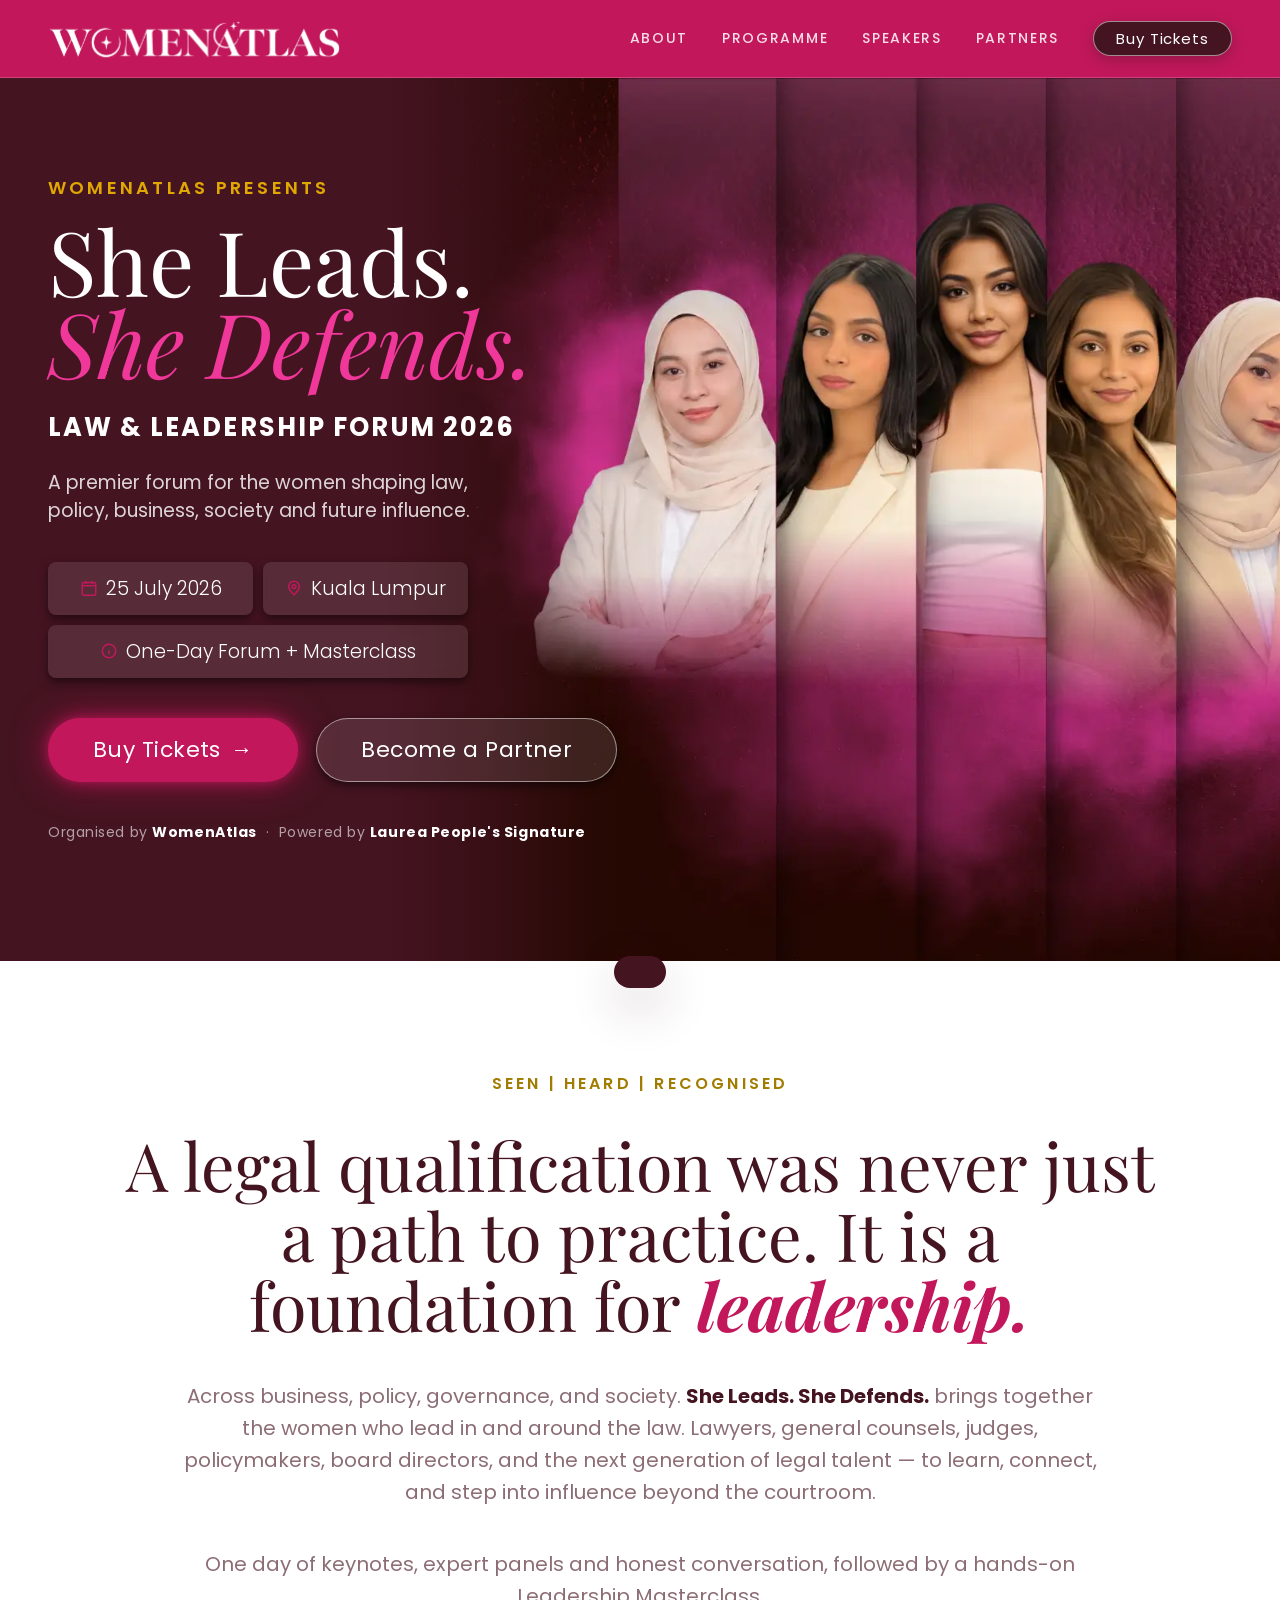
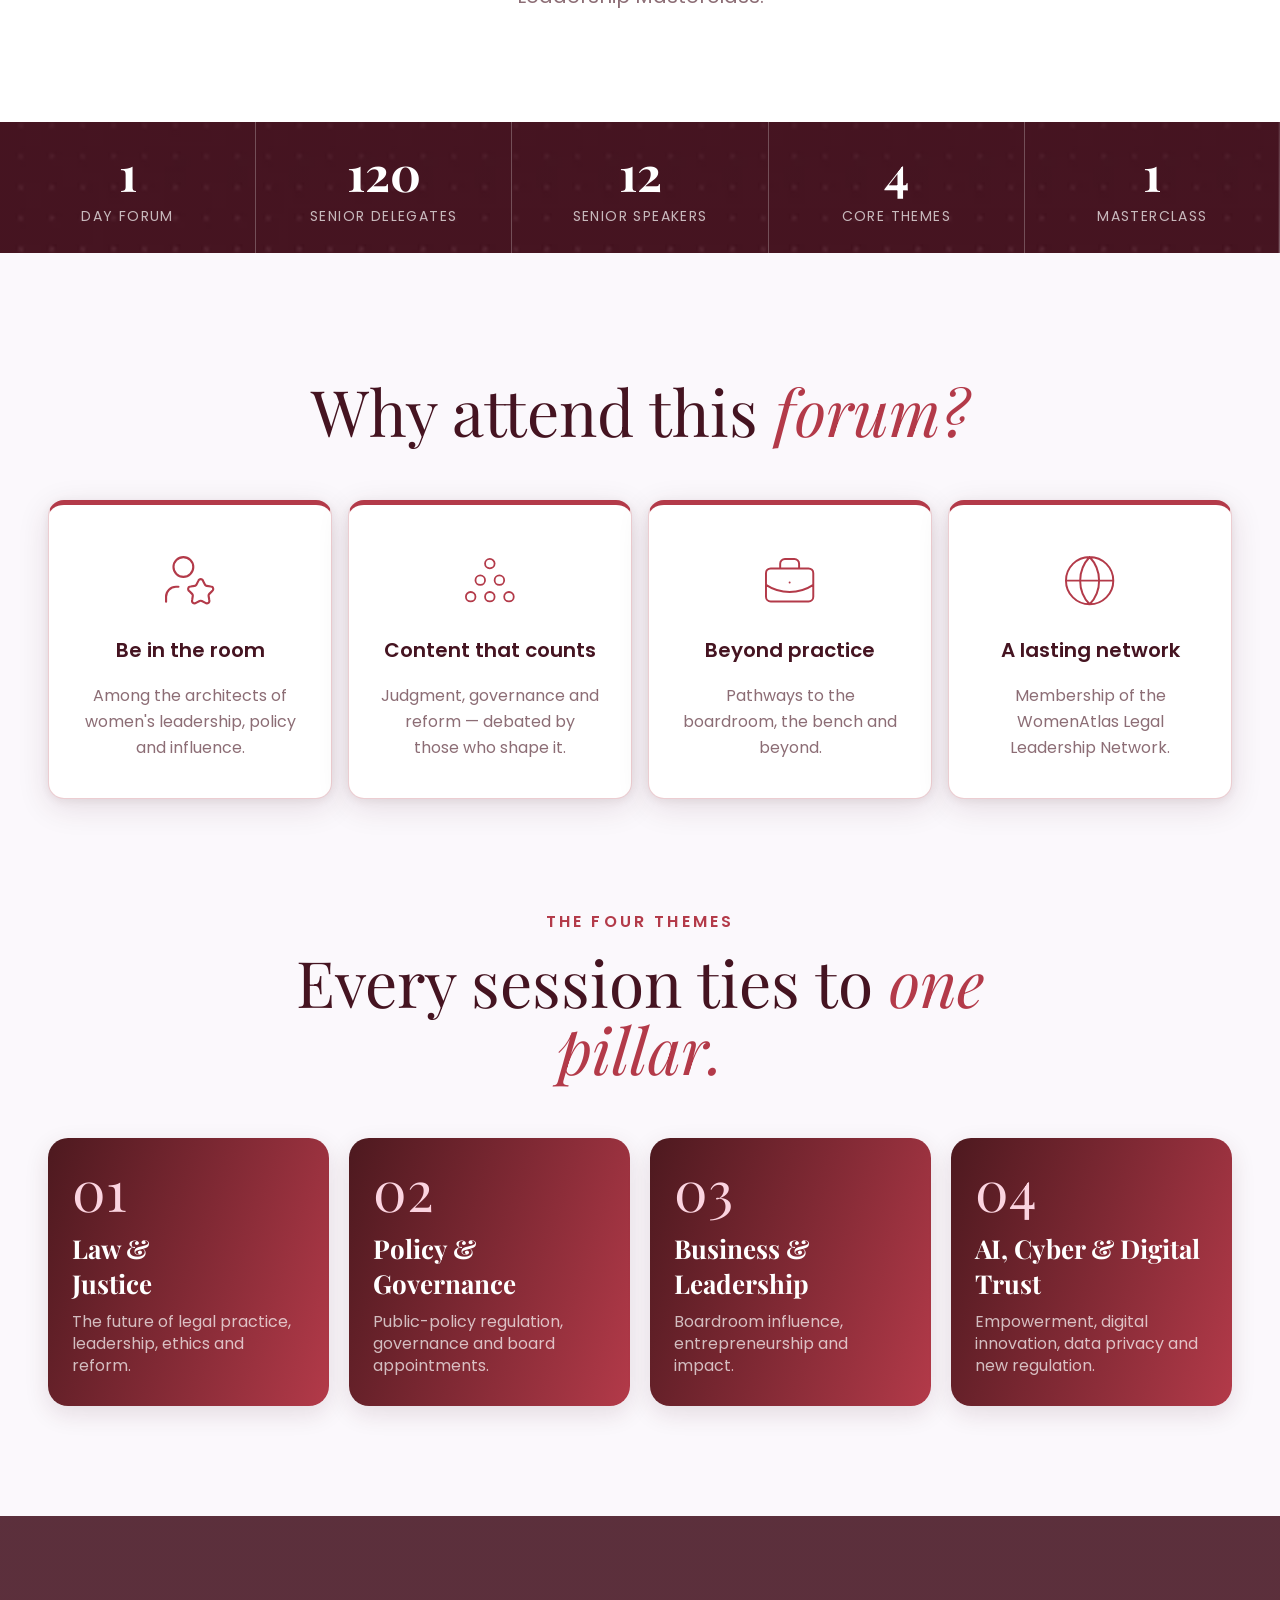
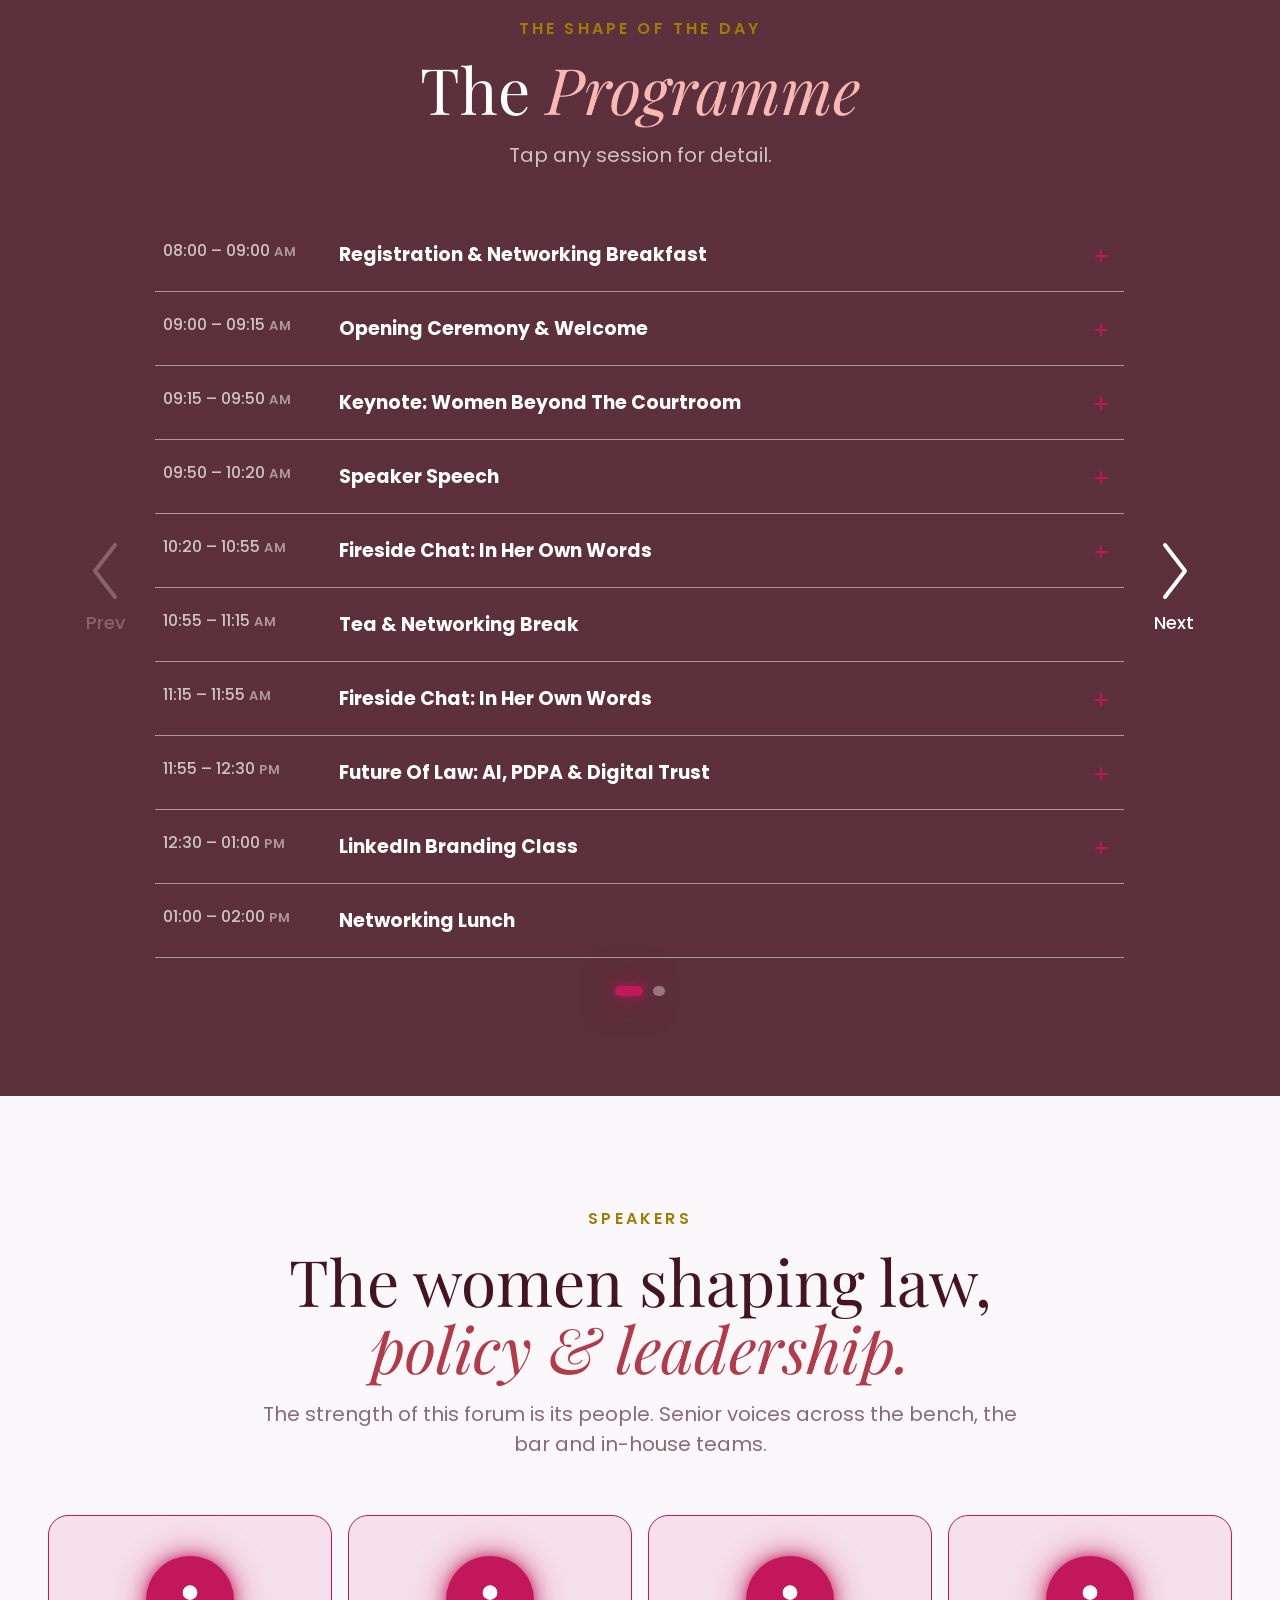
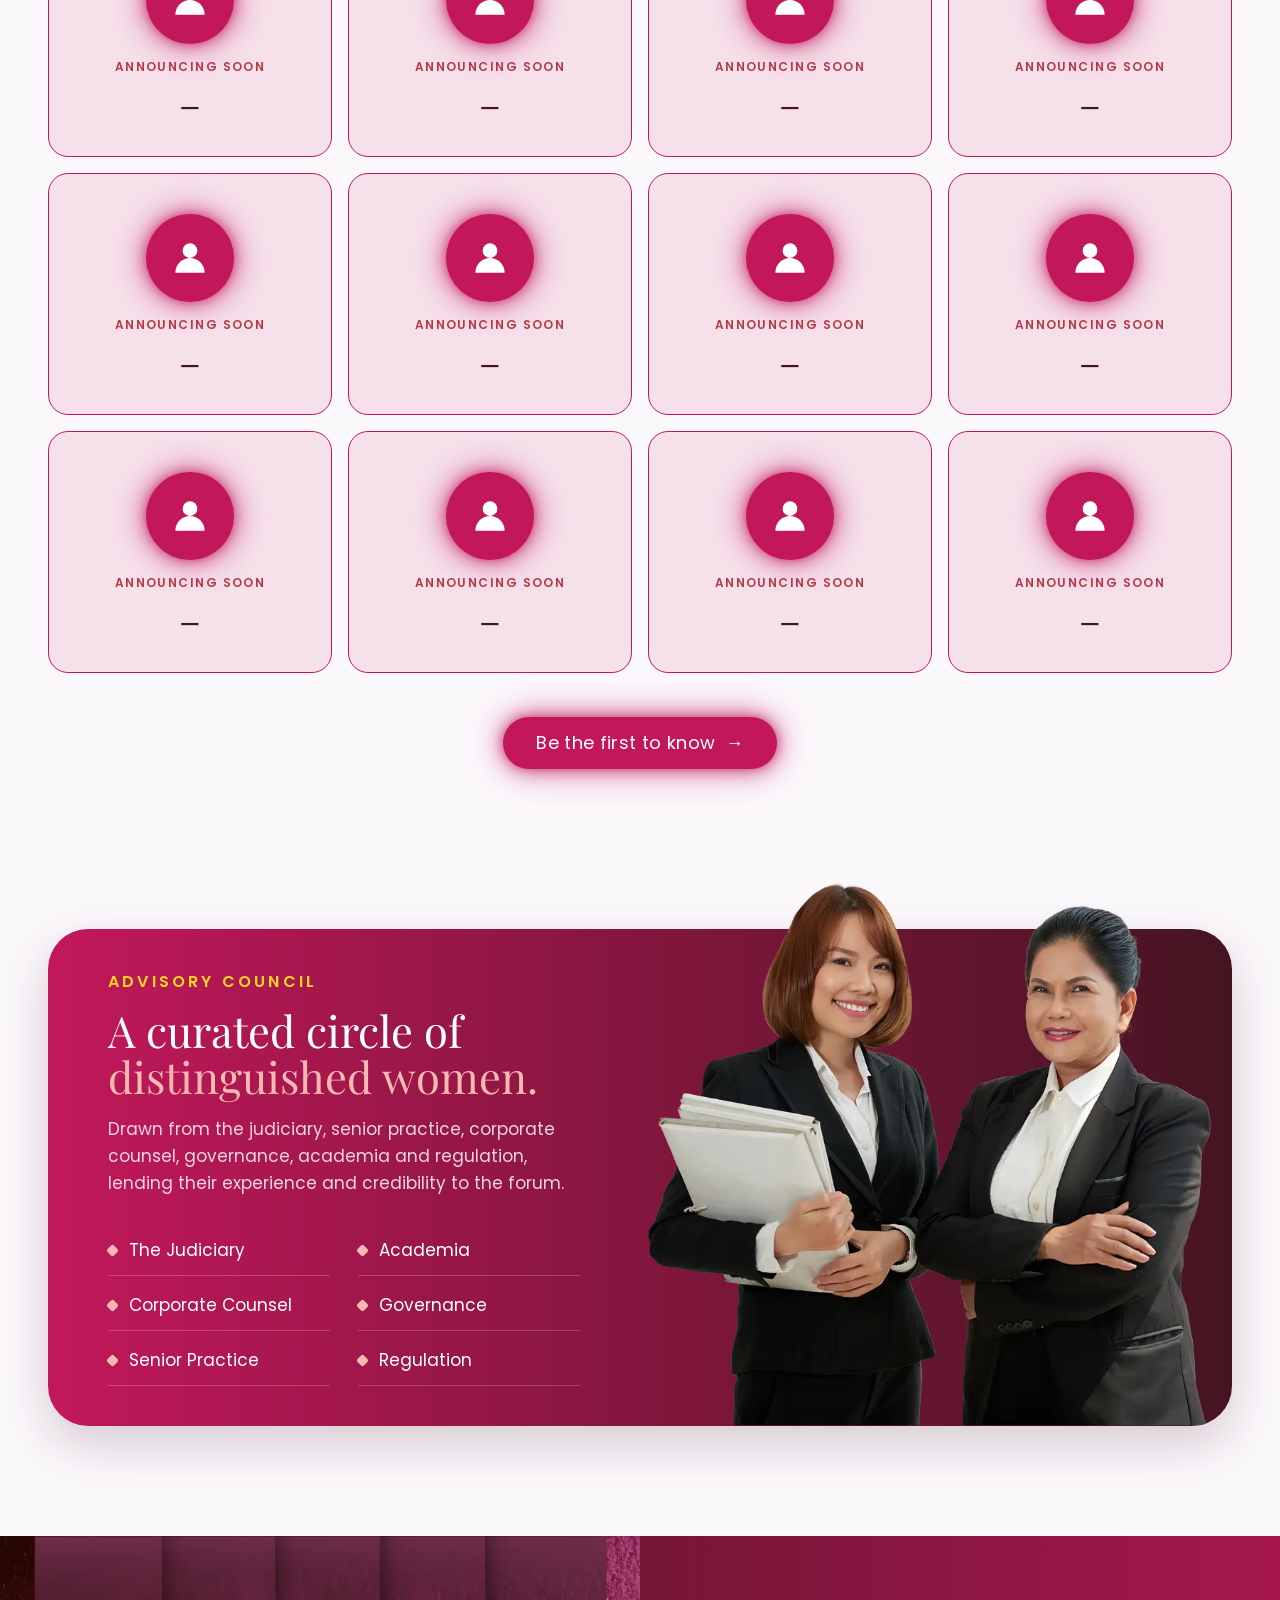
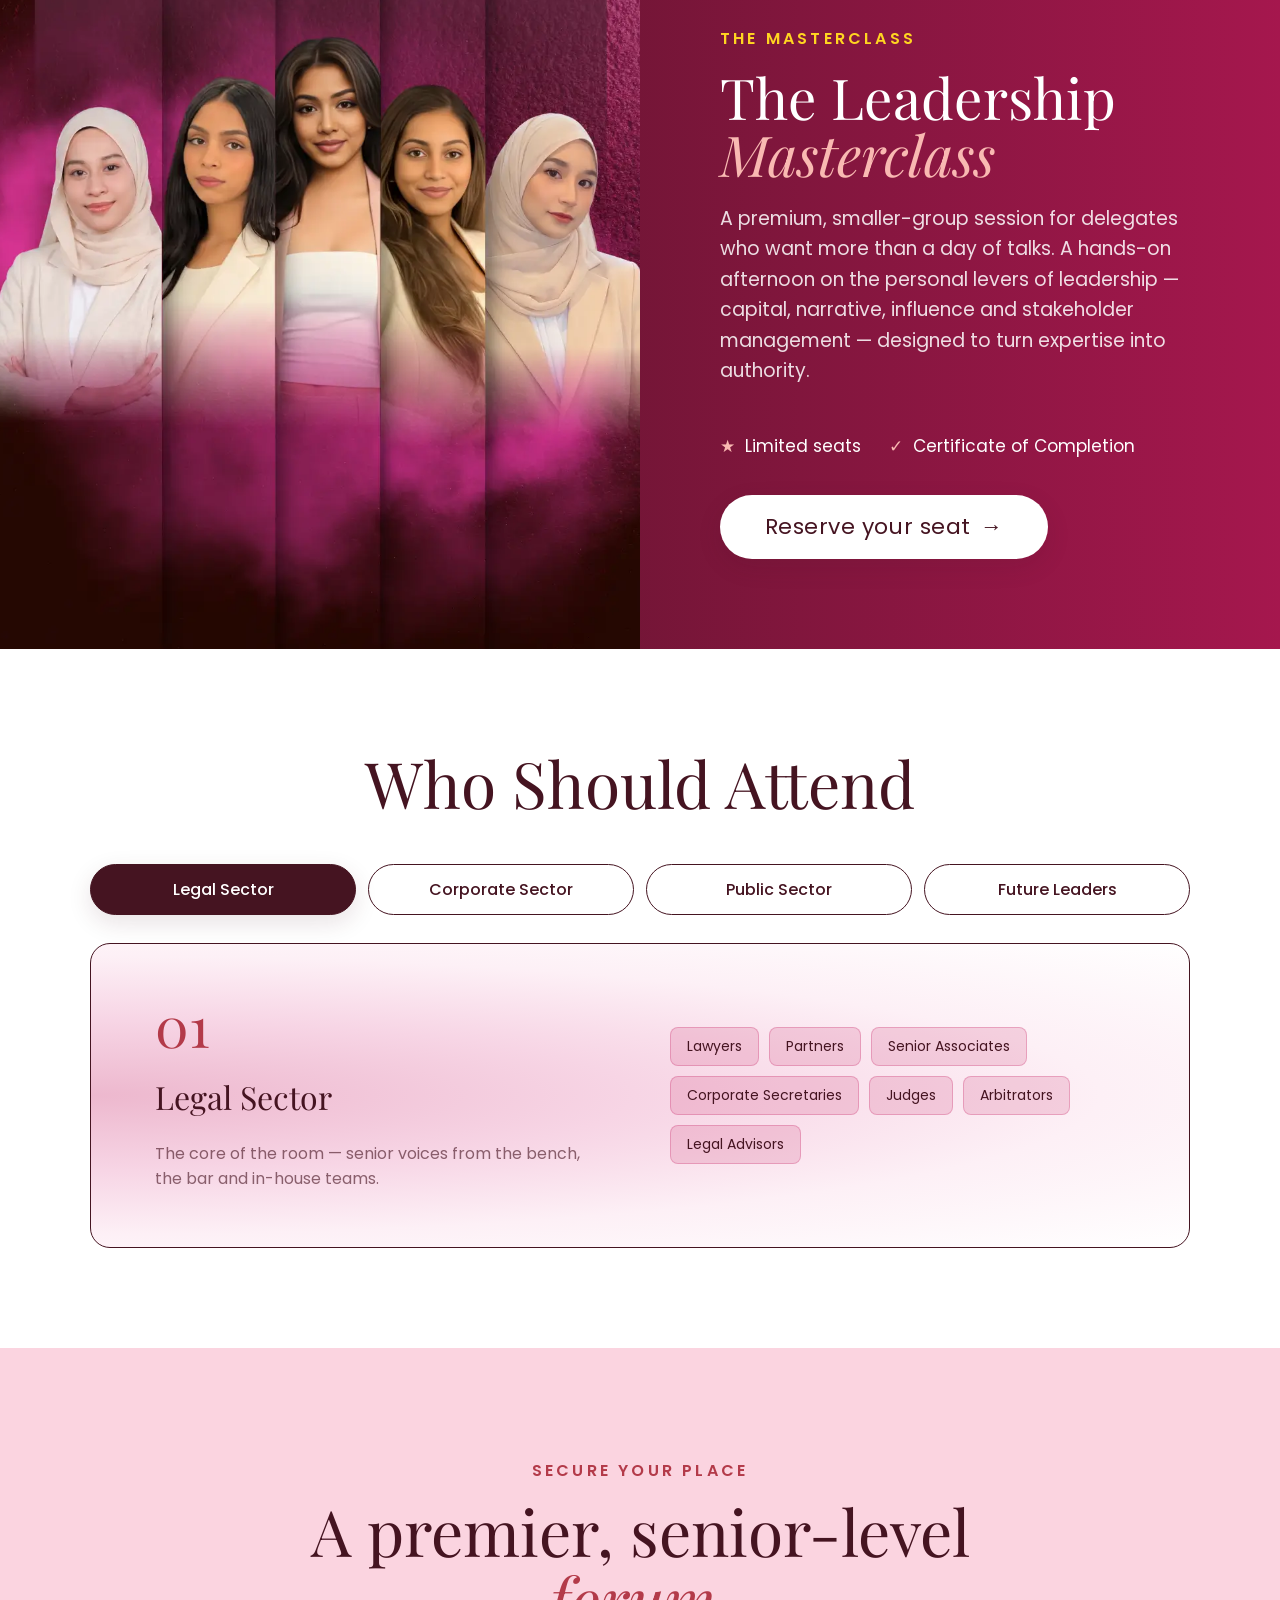
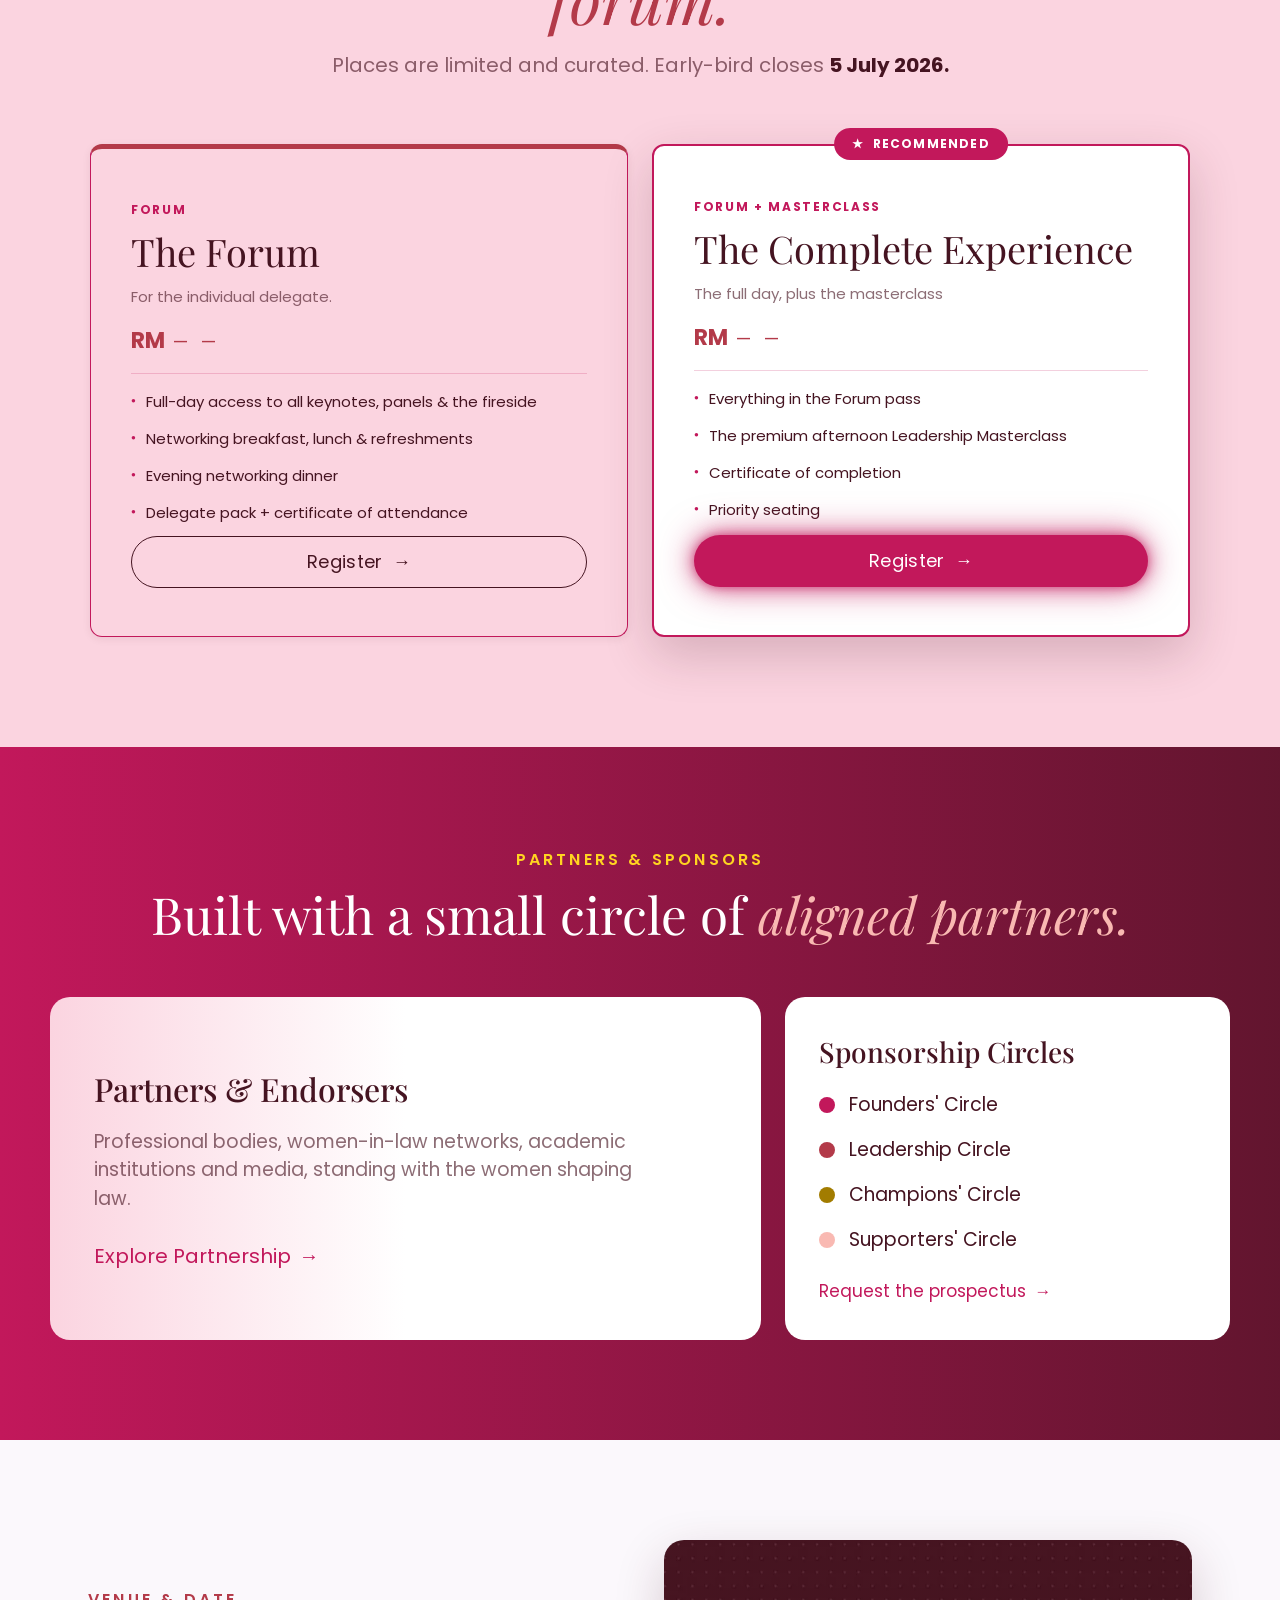
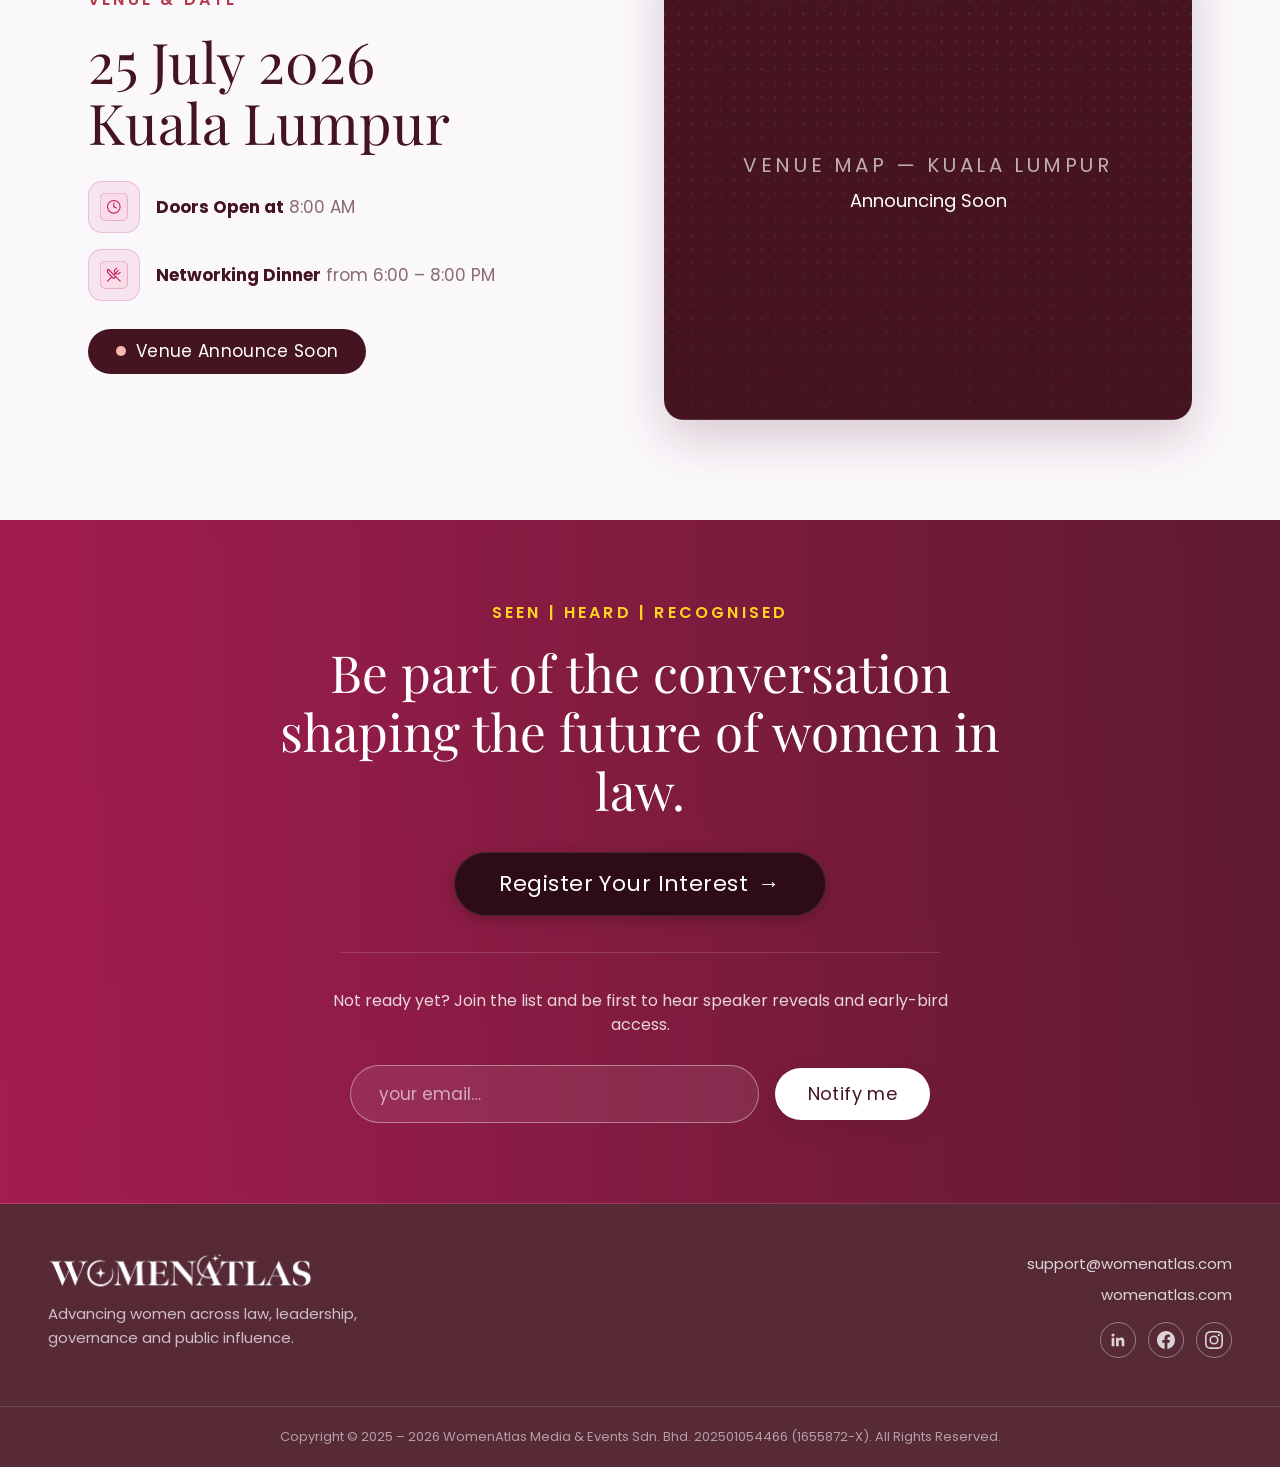
==== commit 8e83d507: "add new page" ====
--- a/index.html
+++ b/index.html
@@ -20,8 +20,8 @@
       <a href="#programme">Programme</a>
       <a href="#speakers">Speakers</a>
       <a href="#partners">Partners</a>
+      <button class="btn btn-maroon sm" data-buy>Buy Tickets</button>
     </nav>
-    <button class="btn btn-maroon sm" data-buy>Buy Tickets</button>
     <button class="nav-toggle" id="nav-toggle" aria-label="Open menu" aria-expanded="false" aria-controls="main-nav">
       <span></span><span></span><span></span>
     </button>
@@ -403,50 +403,7 @@
   </section>
 
   <!-- FOOTER -->
-  <footer class="footer" id="contact">
-    <div class="cta-band">
-      <div class="in">
-        <div class="eyebrow gold-bright">SEEN | HEARD | RECOGNISED</div>
-        <h2>Be part of the conversation shaping the future of women in law.</h2>
-        <div style="margin-top: 32px;"><button class="btn btn-dark-maroon lg" data-buy>Register Your Interest <span>→</span></button></div>
-        <hr class="cta-divider">
-        <p class="cta-subtext">Not ready yet? Join the list and be first to hear speaker reveals and early-bird access.</p>
-        <form class="news" data-news>
-          <input type="email" placeholder="your email…" aria-label="Email" required>
-          <button class="btn btn-light" type="submit">Notify me</button>
-        </form>
-      </div>
-    </div>
-    <div class="meta-row">
-      <div class="about-col">
-        <div class="brand"><img src="assets/womenatlas-logo-icon.svg" alt=""></div>
-        <p class="about">Advancing women across law, leadership, governance and public influence.</p>
-      </div>
-      <div class="contact">
-        <a href="mailto:support@womenatlas.com">support@womenatlas.com</a>
-        <a href="https://womenatlas.com">womenatlas.com</a>
-        <div class="socials">
-          <a href="https://www.linkedin.com/company/womenatlas/" target="_blank" rel="noopener" aria-label="LinkedIn">
-            <svg width="18" height="18" viewBox="0 0 24 24" fill="currentColor">
-              <path d="M20.45 20.45h-3.56v-5.57c0-1.33-.03-3.04-1.85-3.04-1.85 0-2.13 1.45-2.13 2.94v5.67H9.35V9h3.41v1.56h.05c.48-.9 1.64-1.85 3.37-1.85 3.6 0 4.27 2.37 4.27 5.45v6.29zM5.34 7.43a2.07 2.07 0 1 1 0-4.14 2.07 2.07 0 0 1 0 4.14zM3.56 20.45h3.56V9H3.56v11.45z"/>
-            </svg>
-          </a>
-          <a href="https://www.facebook.com/womenatlasofficial" target="_blank" rel="noopener" aria-label="Facebook">
-            <svg width="18" height="18" viewBox="0 0 24 24" fill="currentColor">
-              <path d="M24 12.07C24 5.41 18.63 0 12 0S0 5.41 0 12.07C0 18.1 4.39 23.1 10.13 24v-8.44H7.08v-3.49h3.04V9.41c0-3.02 1.8-4.7 4.54-4.7 1.31 0 2.69.24 2.69.24v2.97h-1.51c-1.49 0-1.96.93-1.96 1.89v2.26h3.32l-.53 3.49h-2.79V24C19.61 23.1 24 18.1 24 12.07z"/>
-            </svg>
-          </a>
-          <a href="https://www.instagram.com/womenatlas_official" target="_blank" rel="noopener" aria-label="Instagram">
-            <svg width="18" height="18" viewBox="0 0 24 24" fill="currentColor">
-              <path d="M12 2.16c3.2 0 3.58.01 4.85.07 3.25.15 4.77 1.69 4.92 4.92.06 1.27.07 1.65.07 4.85 0 3.2-.01 3.58-.07 4.85-.15 3.23-1.66 4.77-4.92 4.92-1.27.06-1.64.07-4.85.07-3.2 0-3.58-.01-4.85-.07-3.26-.15-4.77-1.7-4.92-4.92C2.17 15.58 2.16 15.2 2.16 12c0-3.2.01-3.58.07-4.85C2.38 3.86 3.9 2.31 7.15 2.23 8.42 2.17 8.8 2.16 12 2.16zM12 0C8.74 0 8.33.01 7.05.07 2.7.27.27 2.7.07 7.05.01 8.33 0 8.74 0 12c0 3.26.01 3.67.07 4.95.2 4.36 2.62 6.78 6.98 6.98C8.33 23.99 8.74 24 12 24c3.26 0 3.67-.01 4.95-.07 4.35-.2 6.78-2.62 6.98-6.98.06-1.28.07-1.69.07-4.95 0-3.26-.01-3.67-.07-4.95C23.73 2.7 21.31.27 16.95.07 15.67.01 15.26 0 12 0zm0 5.84a6.16 6.16 0 1 0 0 12.32A6.16 6.16 0 0 0 12 5.84zM12 16a4 4 0 1 1 0-8 4 4 0 0 1 0 8zm6.4-11.85a1.44 1.44 0 1 0 0 2.88 1.44 1.44 0 0 0 0-2.88z"/>
-            </svg>
-          </a>
-        </div>
-      </div>
-    </div>
-    <div class="legal">Copyright © 2025 – 2026 WomenAtlas Media &amp; Events Sdn. Bhd. 202501054466 (1655872-X). All
-      Rights Reserved.</div>
-  </footer>
+  <div id="shared-footer"></div>
 
   <div id="toast"></div>
   <script src="script.js"></script>
--- a/styles.css
+++ b/styles.css
@@ -286,8 +286,8 @@
 }
 
 .btn.sm {
-  padding: 11px 22px;
-  font-size: 16px;
+  padding: 9px 22px;
+  font-size: 15px;
 }
 
 .btn-primary {
@@ -394,8 +394,9 @@
   z-index: 50;
   display: flex;
   align-items: center;
-  justify-content: space-between;
-  padding: 16px 48px;
+  gap: 36px;
+  padding: 0 48px;
+  height: 78px;
   background: var(--wa-magenta);
   border-bottom: 1px solid rgba(255, 255, 255, .18);
 }
@@ -421,7 +422,18 @@
 
 .nav nav {
   display: flex;
-  gap: 36px;
+  align-items: center;
+  gap: 34px;
+  margin-left: auto;
+}
+
+.nav nav .btn.btn-maroon {
+  border: 1px solid rgba(255, 255, 255, .5);
+  border-radius: 999px;
+  padding: 9px 22px;
+  font-size: 15px;
+  font-family: var(--font-body);
+  letter-spacing: .06em;
 }
 
 .nav nav a {
@@ -617,7 +629,7 @@
 /* ---- Stat band ---- */
 .stats {
   display: flex;
-  background: linear-gradient(rgba(69, 20, 33, .78), rgba(69, 20, 33, .5)), center/cover no-repeat url("assets/venue.jpg");
+  background: linear-gradient(rgba(69, 20, 33, .78), rgba(69, 20, 33, .5)), center/cover no-repeat url("assets/venue.webp");
 }
 
 .stats .stat {
@@ -766,7 +778,7 @@
 
 /* ---- Programme (dark, carousel) ---- */
 .programme {
-  background: linear-gradient(rgba(69, 20, 33, .88), rgba(69, 20, 33, .88)), center/cover fixed url("assets/venue.jpg");
+  background: linear-gradient(rgba(69, 20, 33, .88), rgba(69, 20, 33, .88)), center/cover fixed url("assets/venue.webp");
   padding: 100px 48px;
 }
 
@@ -1686,7 +1698,7 @@
 
 /* ---- Footer ---- */
 .footer {
-  background: linear-gradient(rgba(69, 20, 33, .92), rgba(69, 20, 33, .9)), center/cover fixed url("assets/venue.jpg");
+  background: linear-gradient(rgba(69, 20, 33, .92), rgba(69, 20, 33, .9)), center/cover fixed url("assets/venue.webp");
   color: #fff;
 }
 
@@ -2282,4 +2294,4 @@
   .section-head h2 {
     font-size: clamp(32px, 7vw, 48px);
   }
-}+}
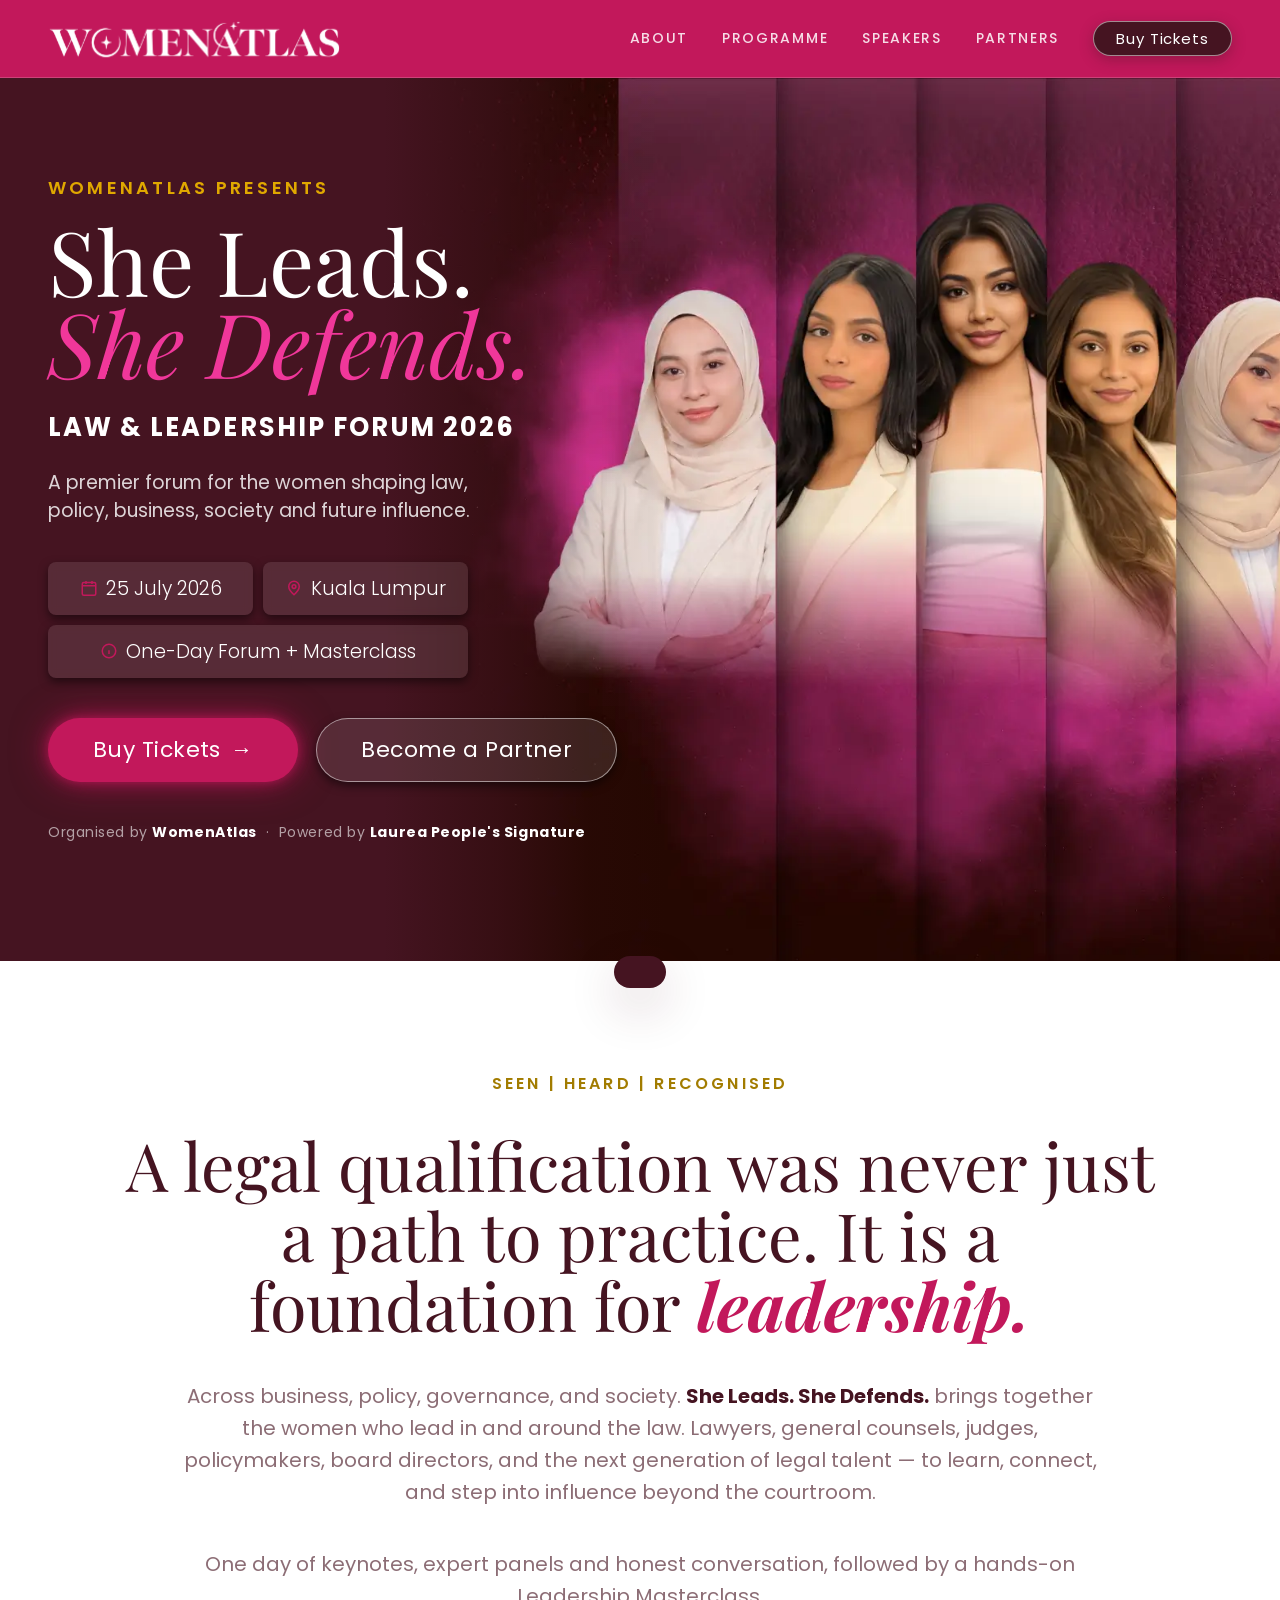
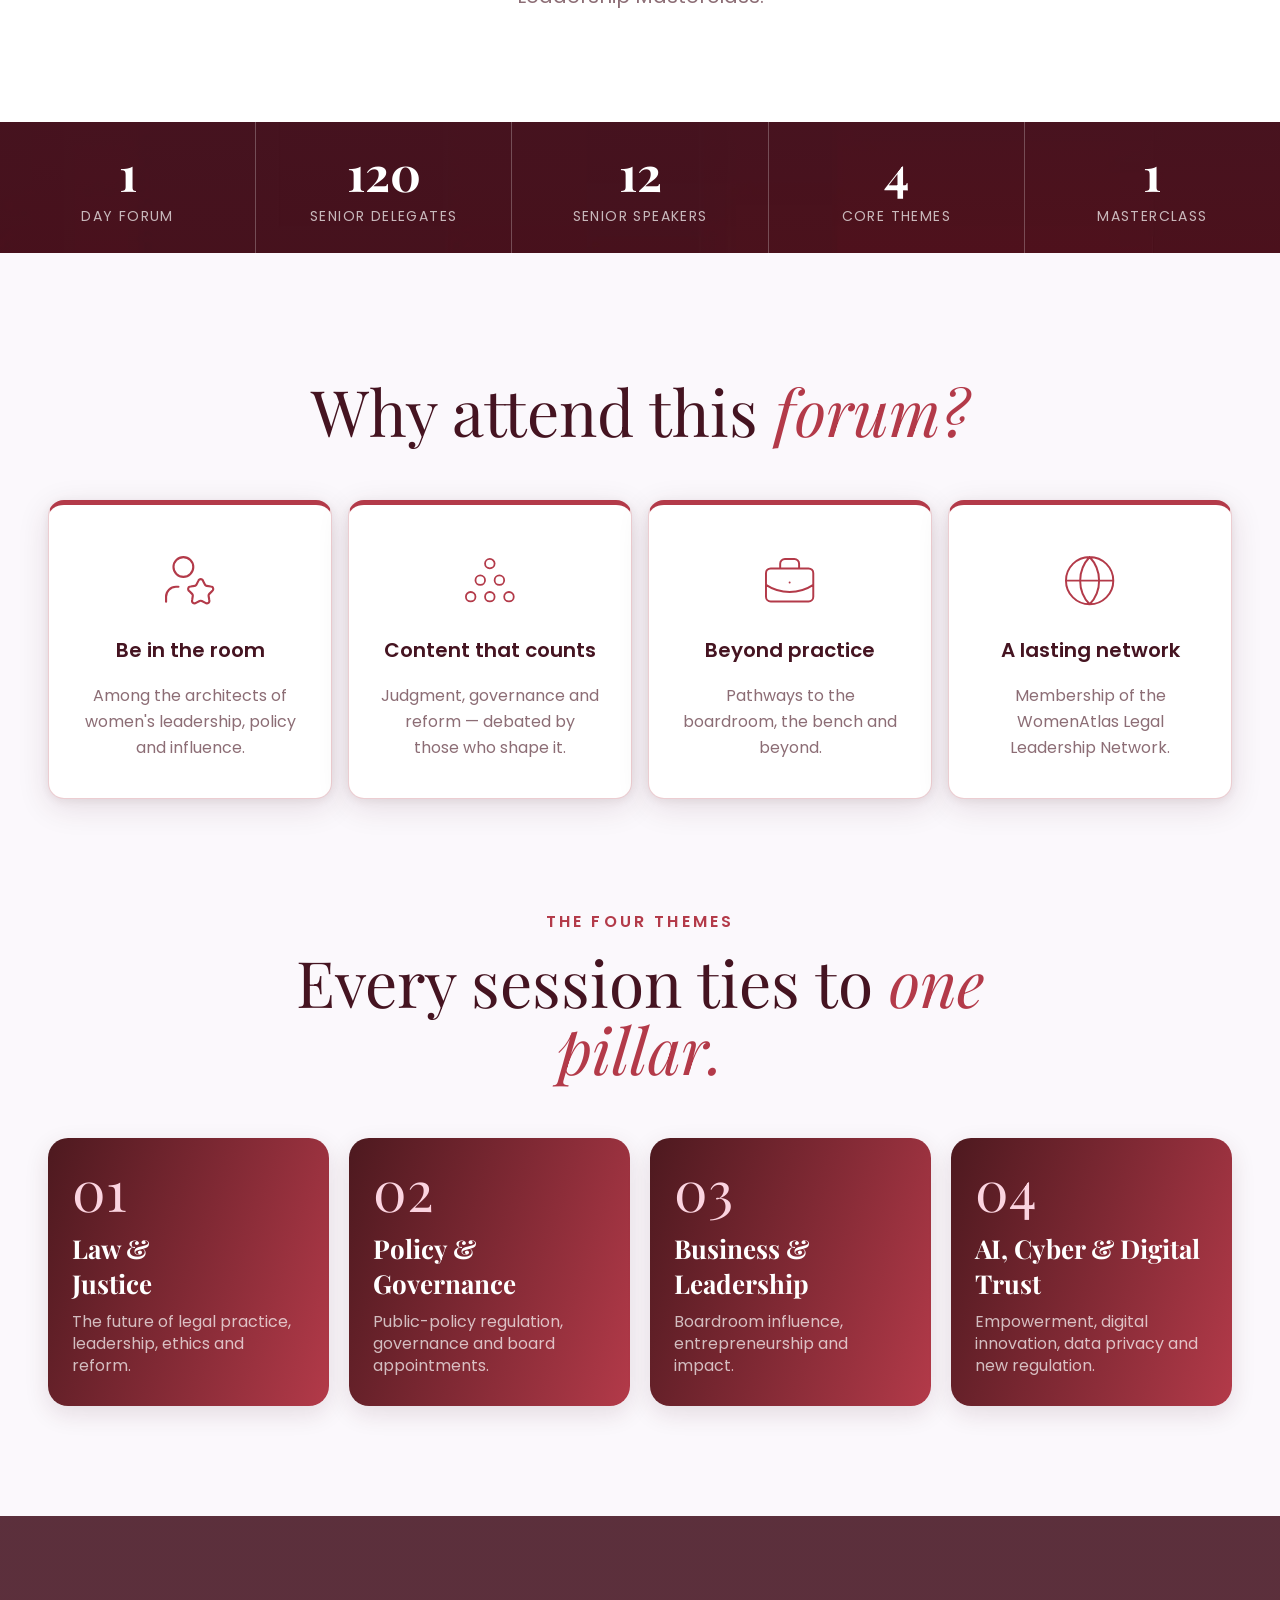
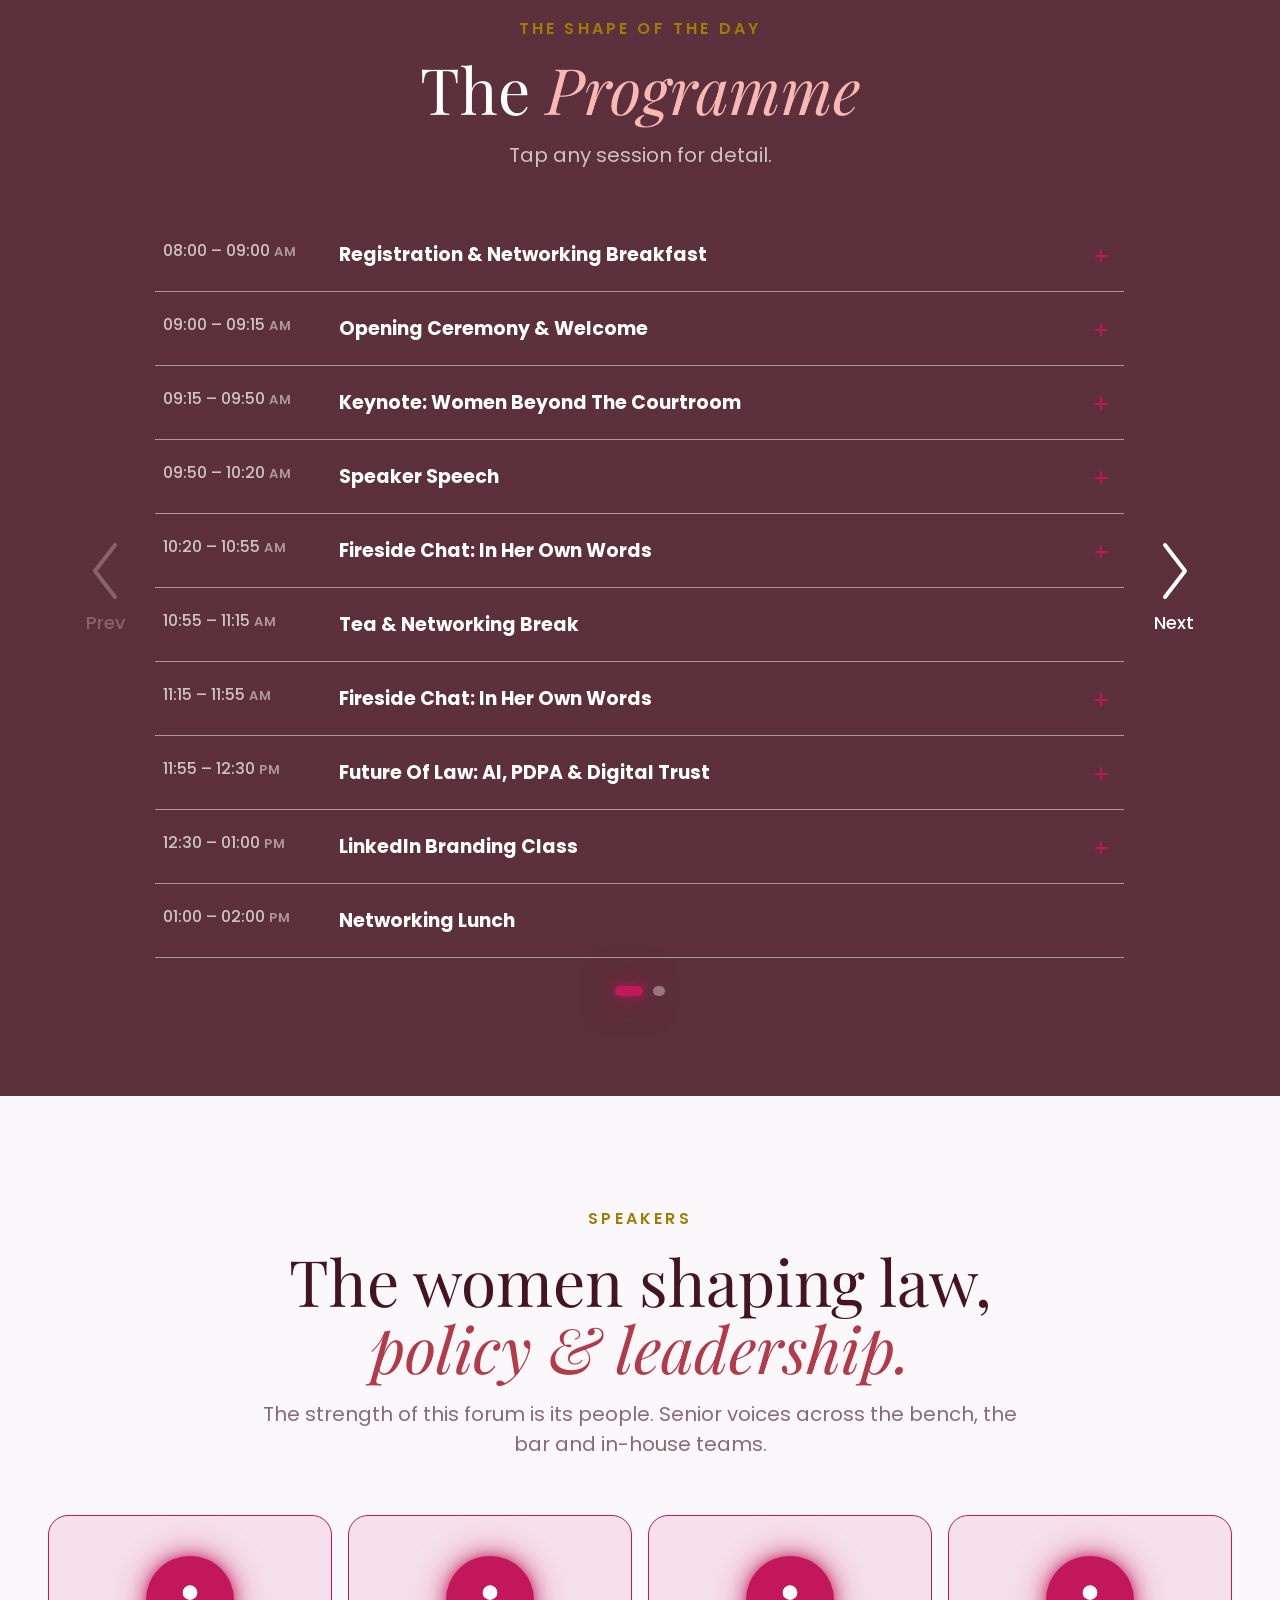
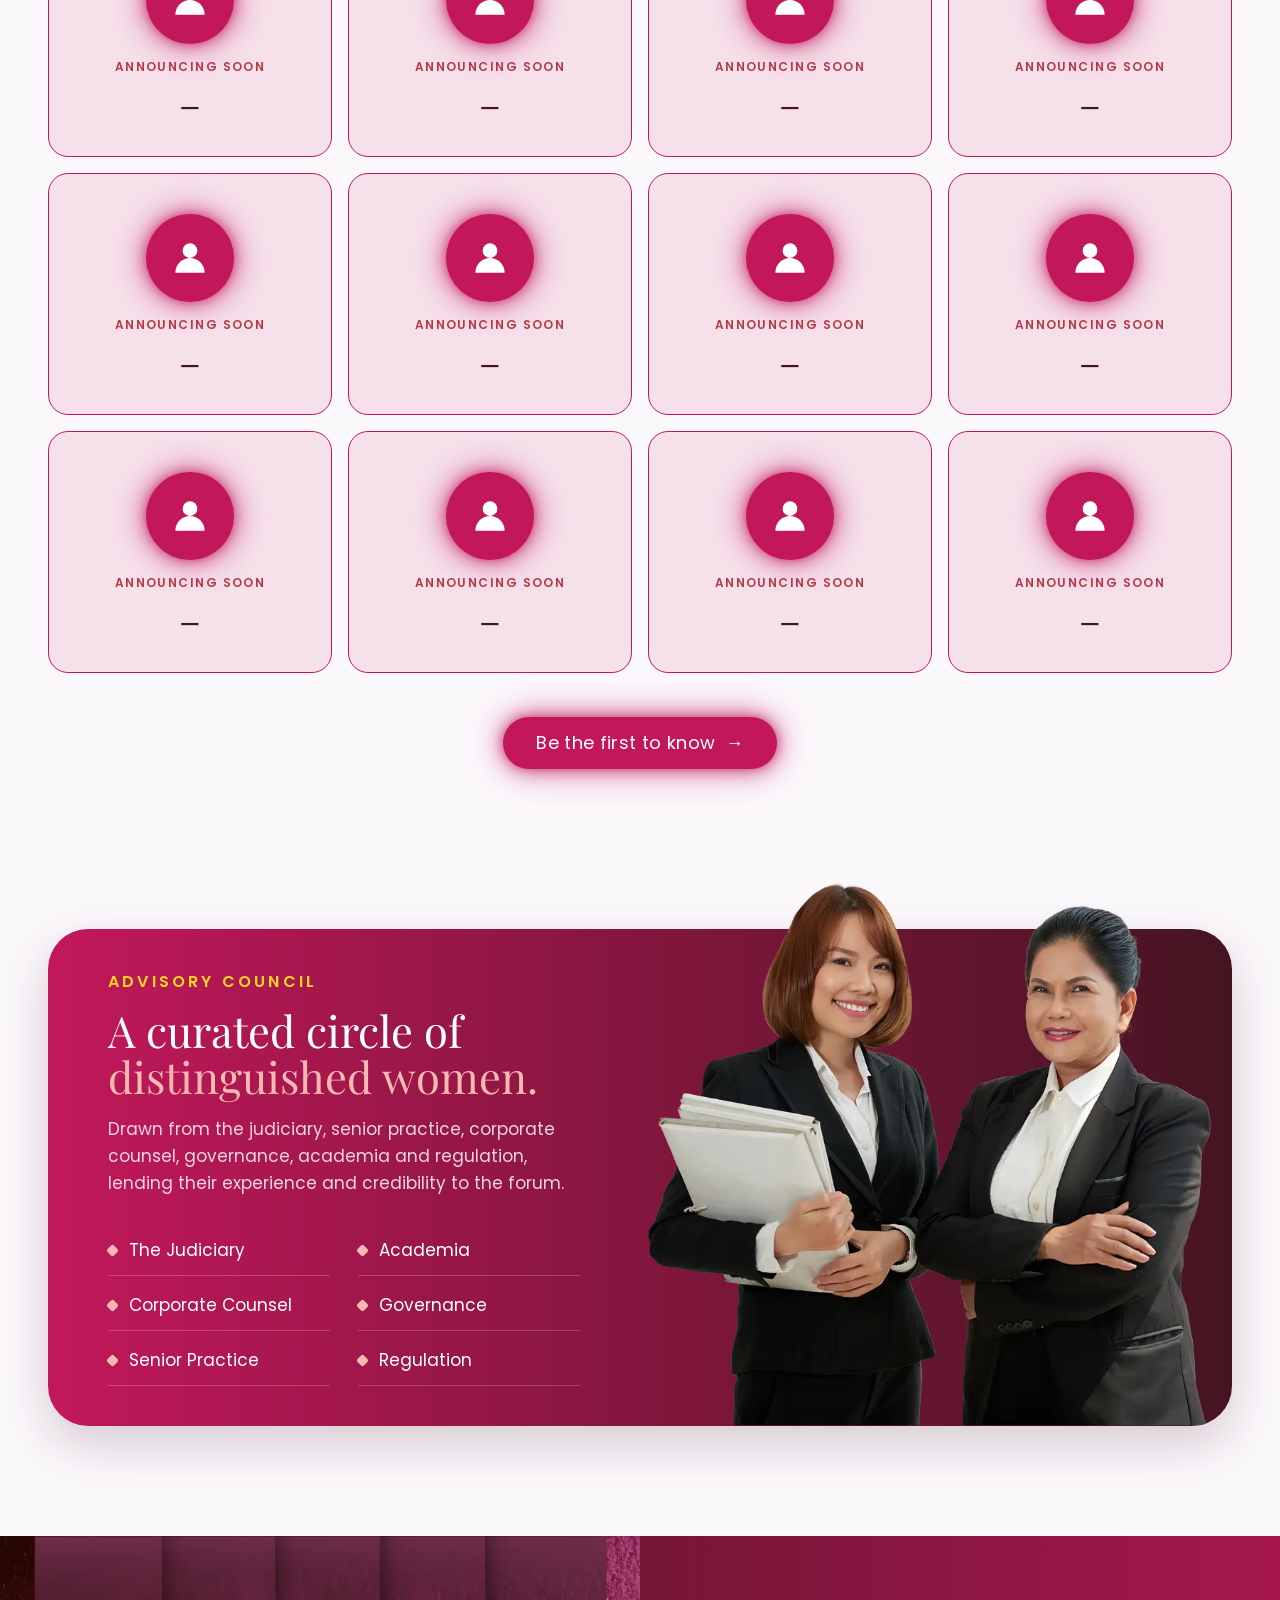
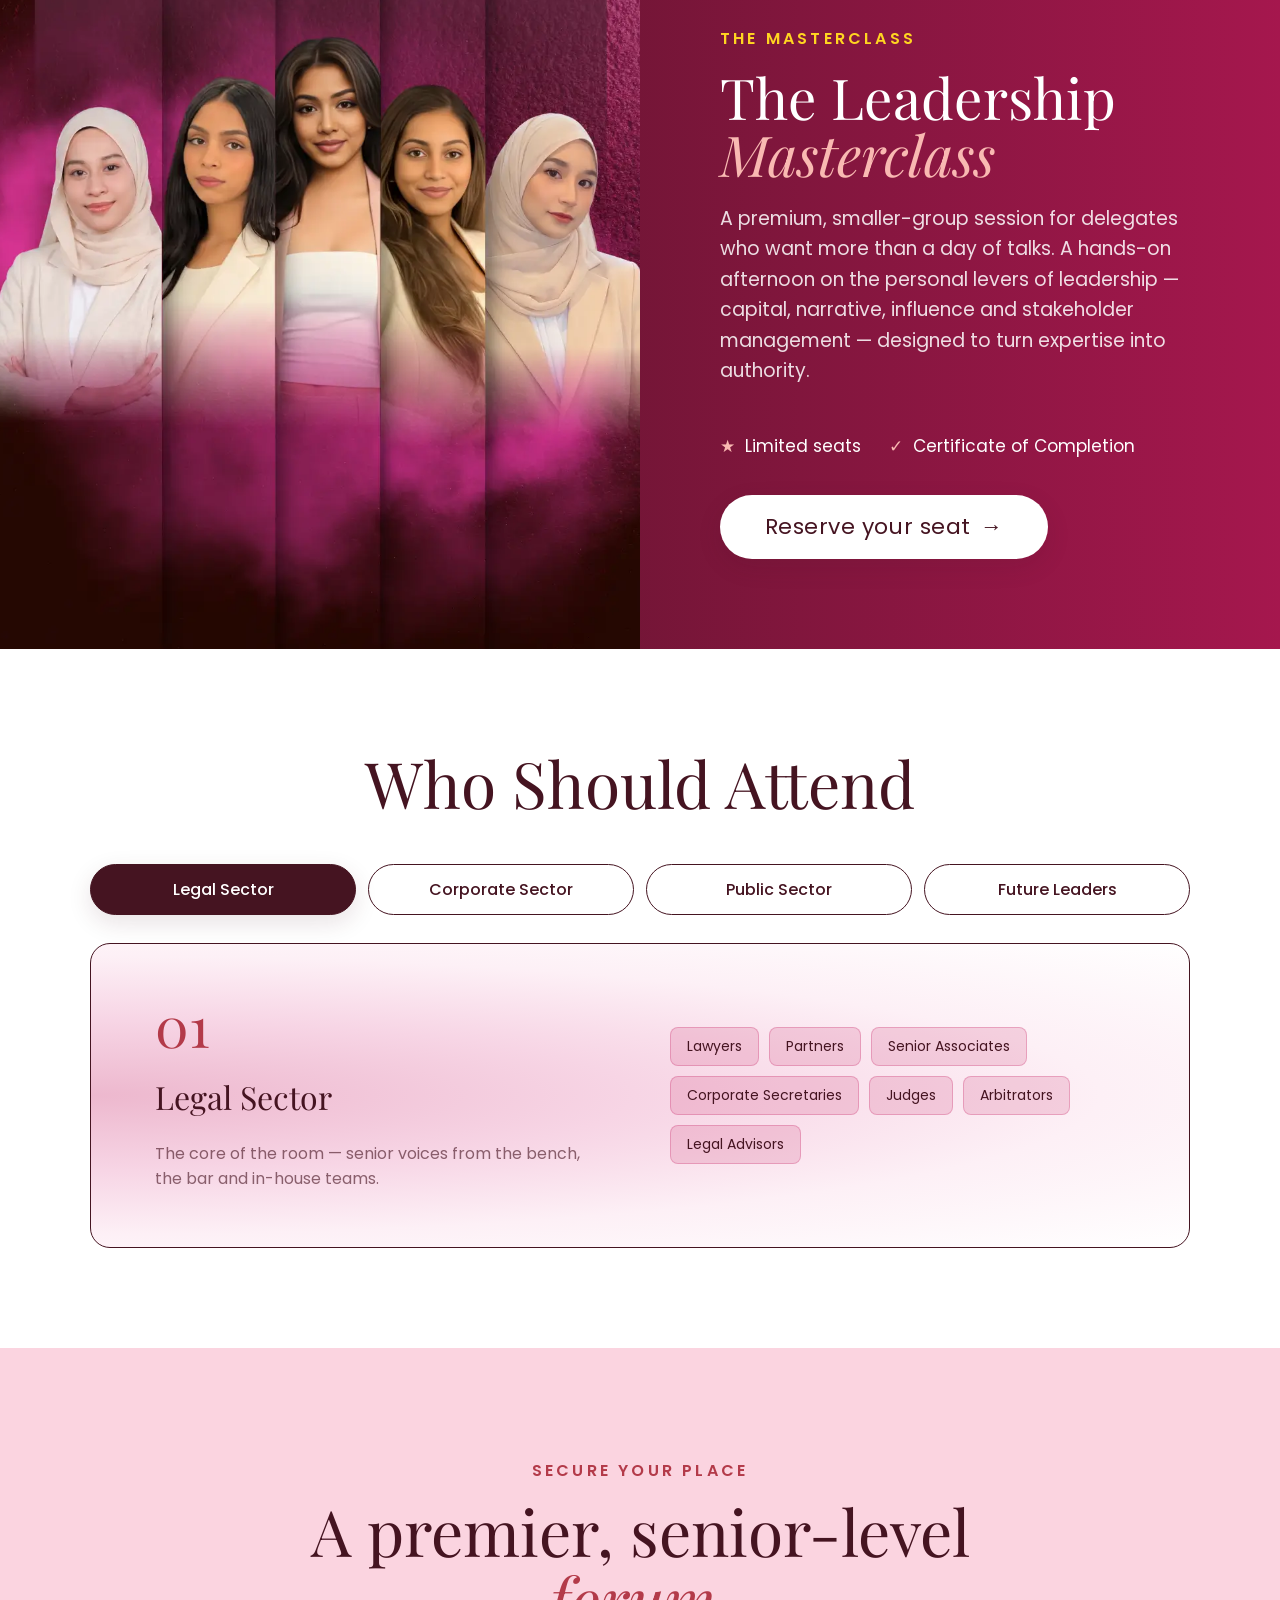
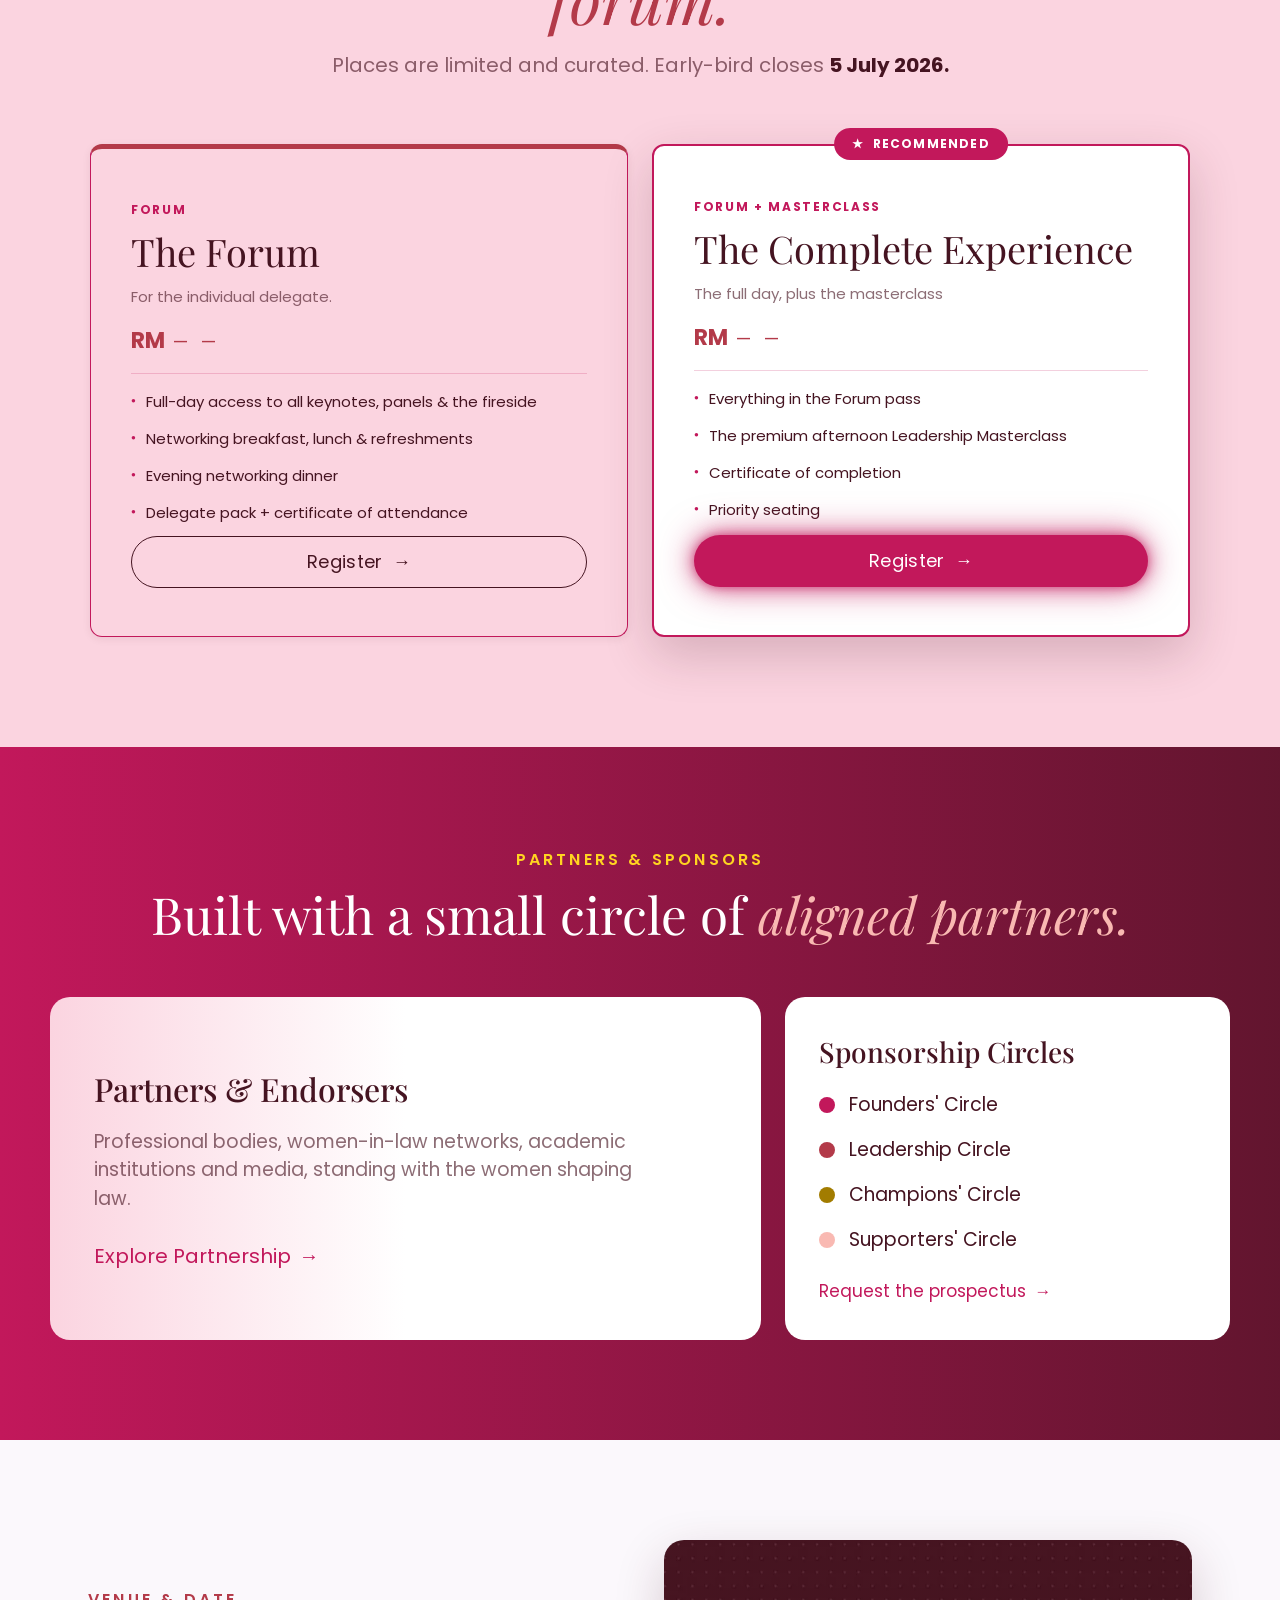
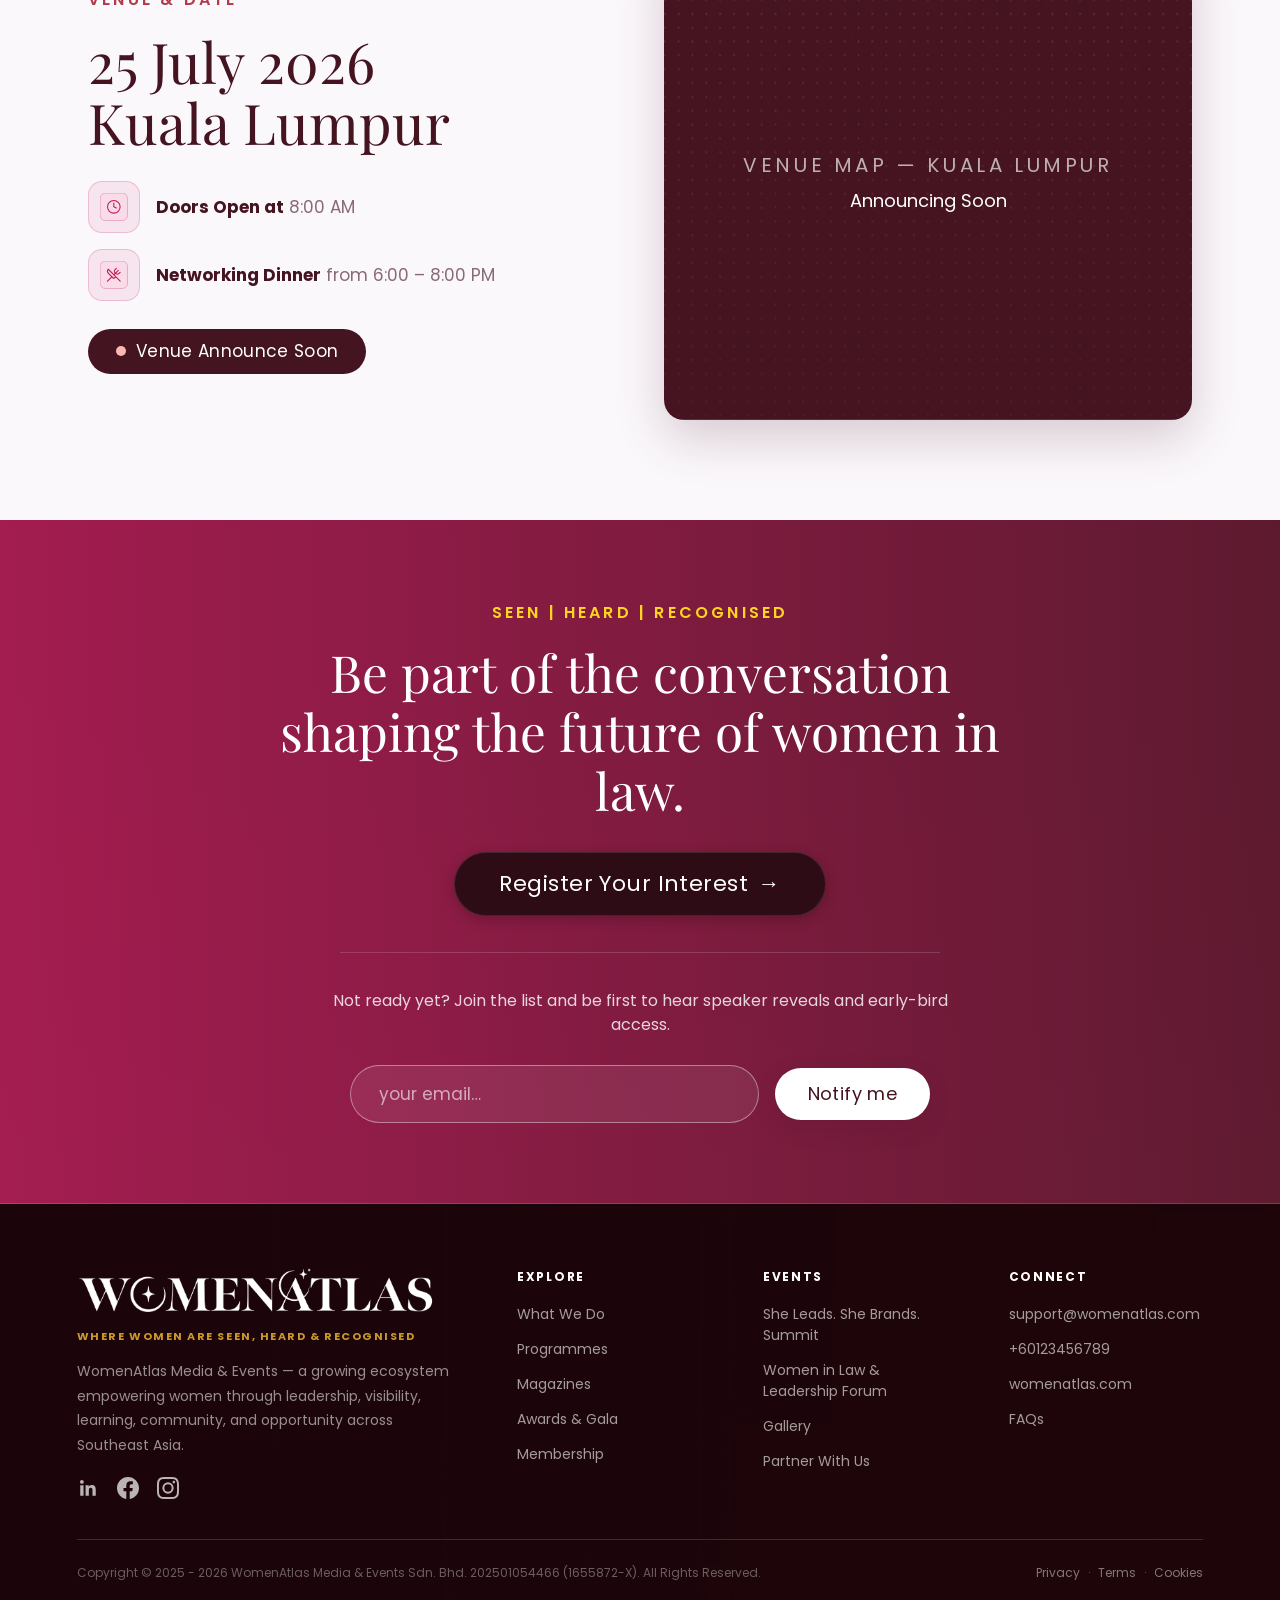
==== commit cc360ae7: "finalizing homepage" ====
--- a/index.html
+++ b/index.html
@@ -6,6 +6,7 @@
   <meta name="viewport" content="width=device-width, initial-scale=1">
   <title>WomenAtlas — Law &amp; Leadership Forum 2026</title>
   <link rel="stylesheet" href="styles.css">
+  <link rel="stylesheet" href="footer-main.css">
 </head>
 
 <body>
@@ -404,6 +405,7 @@
 
   <!-- FOOTER -->
   <div id="shared-footer"></div>
+  <div id="footer-main-wrap"></div>
 
   <div id="toast"></div>
   <script src="script.js"></script>
--- a/styles.css
+++ b/styles.css
@@ -2295,3 +2295,25 @@
     font-size: clamp(32px, 7vw, 48px);
   }
 }
+
+/* ── Shared Footer (home-footer classes) ── */
+.home-footer-main{position:relative;background:url('assets/venue.webp') center center/cover no-repeat;color:rgba(255,255,255,.7);padding:64px 0;width:100%;box-sizing:border-box;}
+.home-footer-main::before{content:'';position:absolute;inset:0;background:rgba(20,4,8,.82);pointer-events:none;}
+.home-footer-main .wrap{position:relative;z-index:1;max-width:none;padding:0 clamp(24px,6vw,100px);}
+.home-footer-grid{display:grid;grid-template-columns:2fr 1fr 1fr 1fr;gap:48px;padding-bottom:64px;}
+.home-footer-brand img{height:44px;width:auto;filter:brightness(0) invert(1);}
+.home-footer-tagline{font-size:11px;font-weight:700;letter-spacing:.14em;color:#c9972a;margin:16px 0 14px;text-transform:uppercase;}
+.home-footer-desc{font-size:14px;line-height:1.75;color:rgba(255,255,255,.55);margin:0 0 20px;}
+.home-footer-socials{display:flex;gap:18px;align-items:center;}
+.home-footer-socials a{color:rgba(255,255,255,.7);text-decoration:none;display:flex;align-items:center;transition:color .2s;}
+.home-footer-socials a:hover{color:#fff;}
+.home-footer-col{display:flex;flex-direction:column;gap:14px;}
+.home-footer-col-title{font-size:12px;font-weight:700;letter-spacing:.14em;color:#fff;text-transform:uppercase;margin-bottom:4px;}
+.home-footer-col a{font-size:14px;color:rgba(255,255,255,.6);text-decoration:none;transition:color .2s;}
+.home-footer-col a:hover{color:#fff;}
+.home-footer-legal{border-top:1px solid rgba(255,255,255,.15);padding:28px 0;font-size:12px;color:rgba(255,255,255,.35);display:flex;justify-content:space-between;align-items:center;flex-wrap:wrap;gap:12px;}
+.home-footer-legal-links{display:flex;gap:8px;align-items:center;}
+.home-footer-legal-links a{color:rgba(255,255,255,.45);text-decoration:none;}
+.home-footer-legal-links a:hover{color:#fff;}
+@media(max-width:900px){.home-footer-grid{grid-template-columns:1fr 1fr;gap:36px;}.home-footer-brand{grid-column:1/-1;}}
+@media(max-width:560px){.home-footer-grid{grid-template-columns:1fr;}.home-footer-brand{grid-column:auto;}.home-footer-legal{flex-direction:column;align-items:flex-start;}}
--- a/footer-main.css
+++ b/footer-main.css
@@ -0,0 +1,109 @@
+/* ── footer-main.css — shared bottom footer ── */
+#footer-main-wrap {
+  position: relative;
+  background: url('assets/venue.webp') center center / cover no-repeat;
+}
+#footer-main-wrap::before {
+  content: '';
+  position: absolute;
+  inset: 0;
+  background: rgba(20, 4, 8, .84);
+  pointer-events: none;
+}
+.fmain {
+  position: relative;
+  z-index: 1;
+  padding: 64px clamp(24px, 6vw, 100px) 32px;
+  font-family: "Poppins", -apple-system, "Segoe UI", Roboto, sans-serif;
+  color: rgba(255,255,255,.7);
+  box-sizing: border-box;
+}
+.fmain-inner {
+  display: grid;
+  grid-template-columns: 2fr 1fr 1fr 1fr;
+  gap: clamp(32px, 4vw, 72px);
+  padding-bottom: 40px;
+}
+.fmain-brand img {
+  height: 44px;
+  width: auto;
+  filter: brightness(0) invert(1);
+}
+.fmain-tagline {
+  font-size: 11px;
+  font-weight: 700;
+  letter-spacing: .14em;
+  color: #c9972a;
+  margin: 16px 0 14px;
+  text-transform: uppercase;
+}
+.fmain-desc {
+  font-size: 14px;
+  line-height: 1.75;
+  color: rgba(255,255,255,.55);
+  margin: 0 0 20px;
+}
+.fmain-socials {
+  display: flex;
+  gap: 18px;
+  align-items: center;
+}
+.fmain-socials a {
+  color: rgba(255,255,255,.7);
+  text-decoration: none;
+  display: flex;
+  align-items: center;
+  transition: color .2s;
+}
+.fmain-socials a:hover { color: #fff; }
+.fmain-col {
+  display: flex;
+  flex-direction: column;
+  gap: 14px;
+}
+.fmain-col-title {
+  font-size: 12px;
+  font-weight: 700;
+  letter-spacing: .14em;
+  color: #fff;
+  text-transform: uppercase;
+  margin-bottom: 4px;
+}
+.fmain-col a {
+  font-size: 14px;
+  color: rgba(255,255,255,.6);
+  text-decoration: none;
+  transition: color .2s;
+}
+.fmain-col a:hover { color: #fff; }
+.fmain-legal {
+  border-top: 1px solid rgba(255,255,255,.15);
+  padding: 24px 0 0;
+  font-size: 12px;
+  color: rgba(255,255,255,.35);
+  display: flex;
+  justify-content: space-between;
+  align-items: center;
+  flex-wrap: wrap;
+  gap: 12px;
+}
+.fmain-legal-links {
+  display: flex;
+  gap: 8px;
+  align-items: center;
+}
+.fmain-legal-links a {
+  color: rgba(255,255,255,.45);
+  text-decoration: none;
+}
+.fmain-legal-links a:hover { color: #fff; }
+
+@media (max-width: 900px) {
+  .fmain-inner { grid-template-columns: 1fr 1fr; gap: 36px; }
+  .fmain-brand { grid-column: 1 / -1; }
+}
+@media (max-width: 560px) {
+  .fmain-inner { grid-template-columns: 1fr; }
+  .fmain-brand { grid-column: auto; }
+  .fmain-legal { flex-direction: column; align-items: flex-start; }
+}
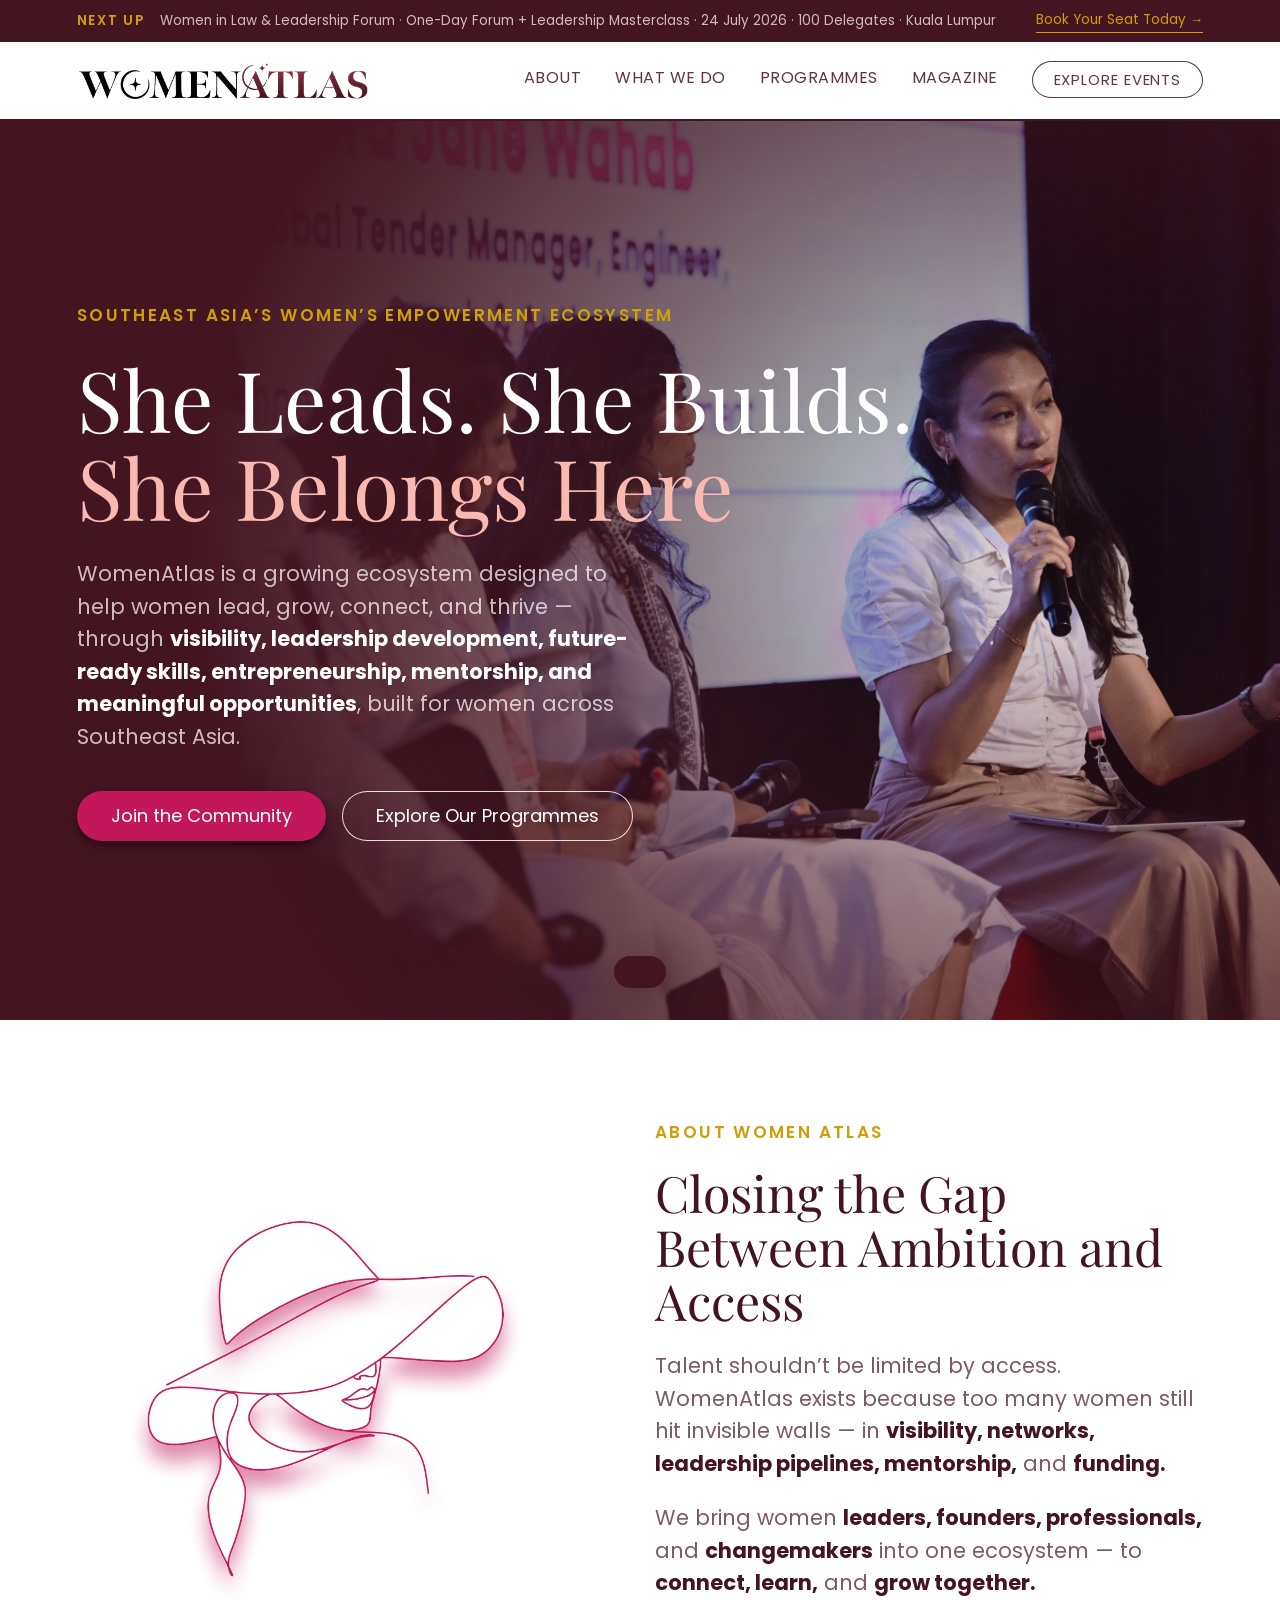
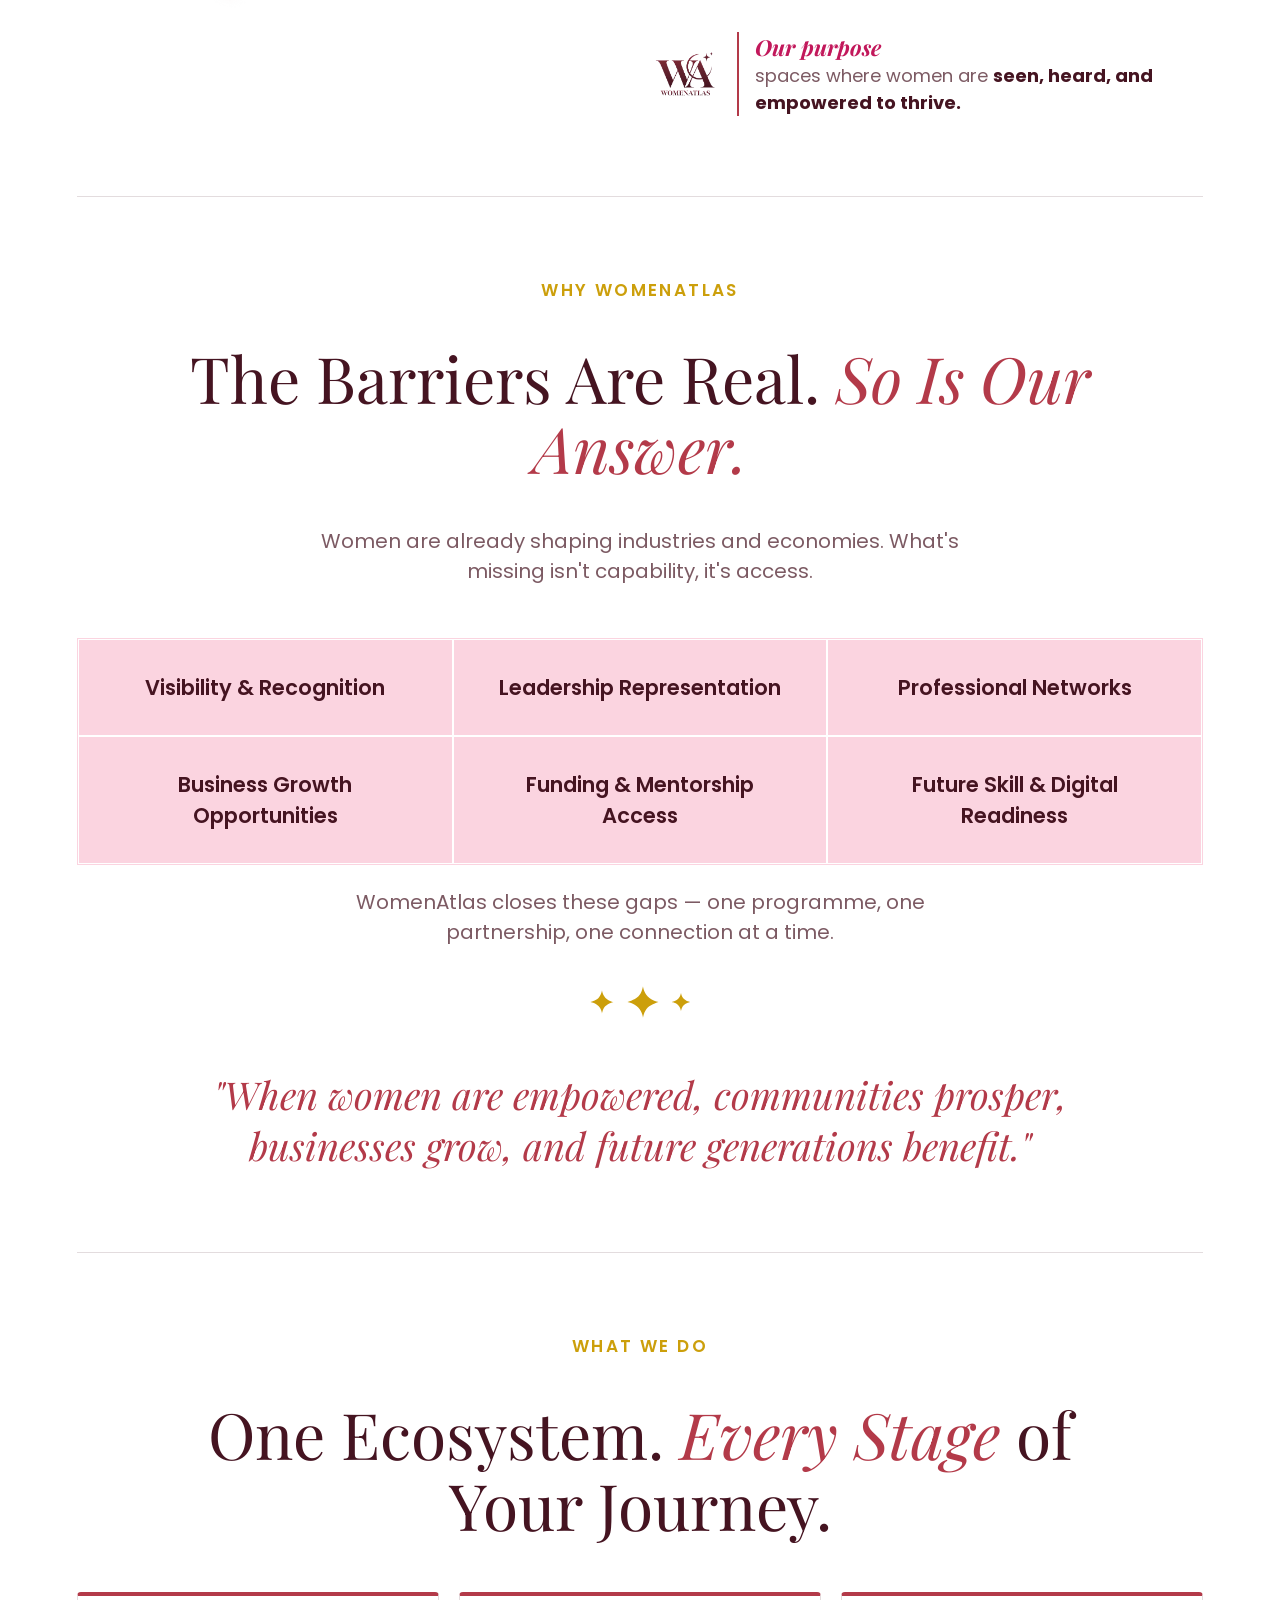
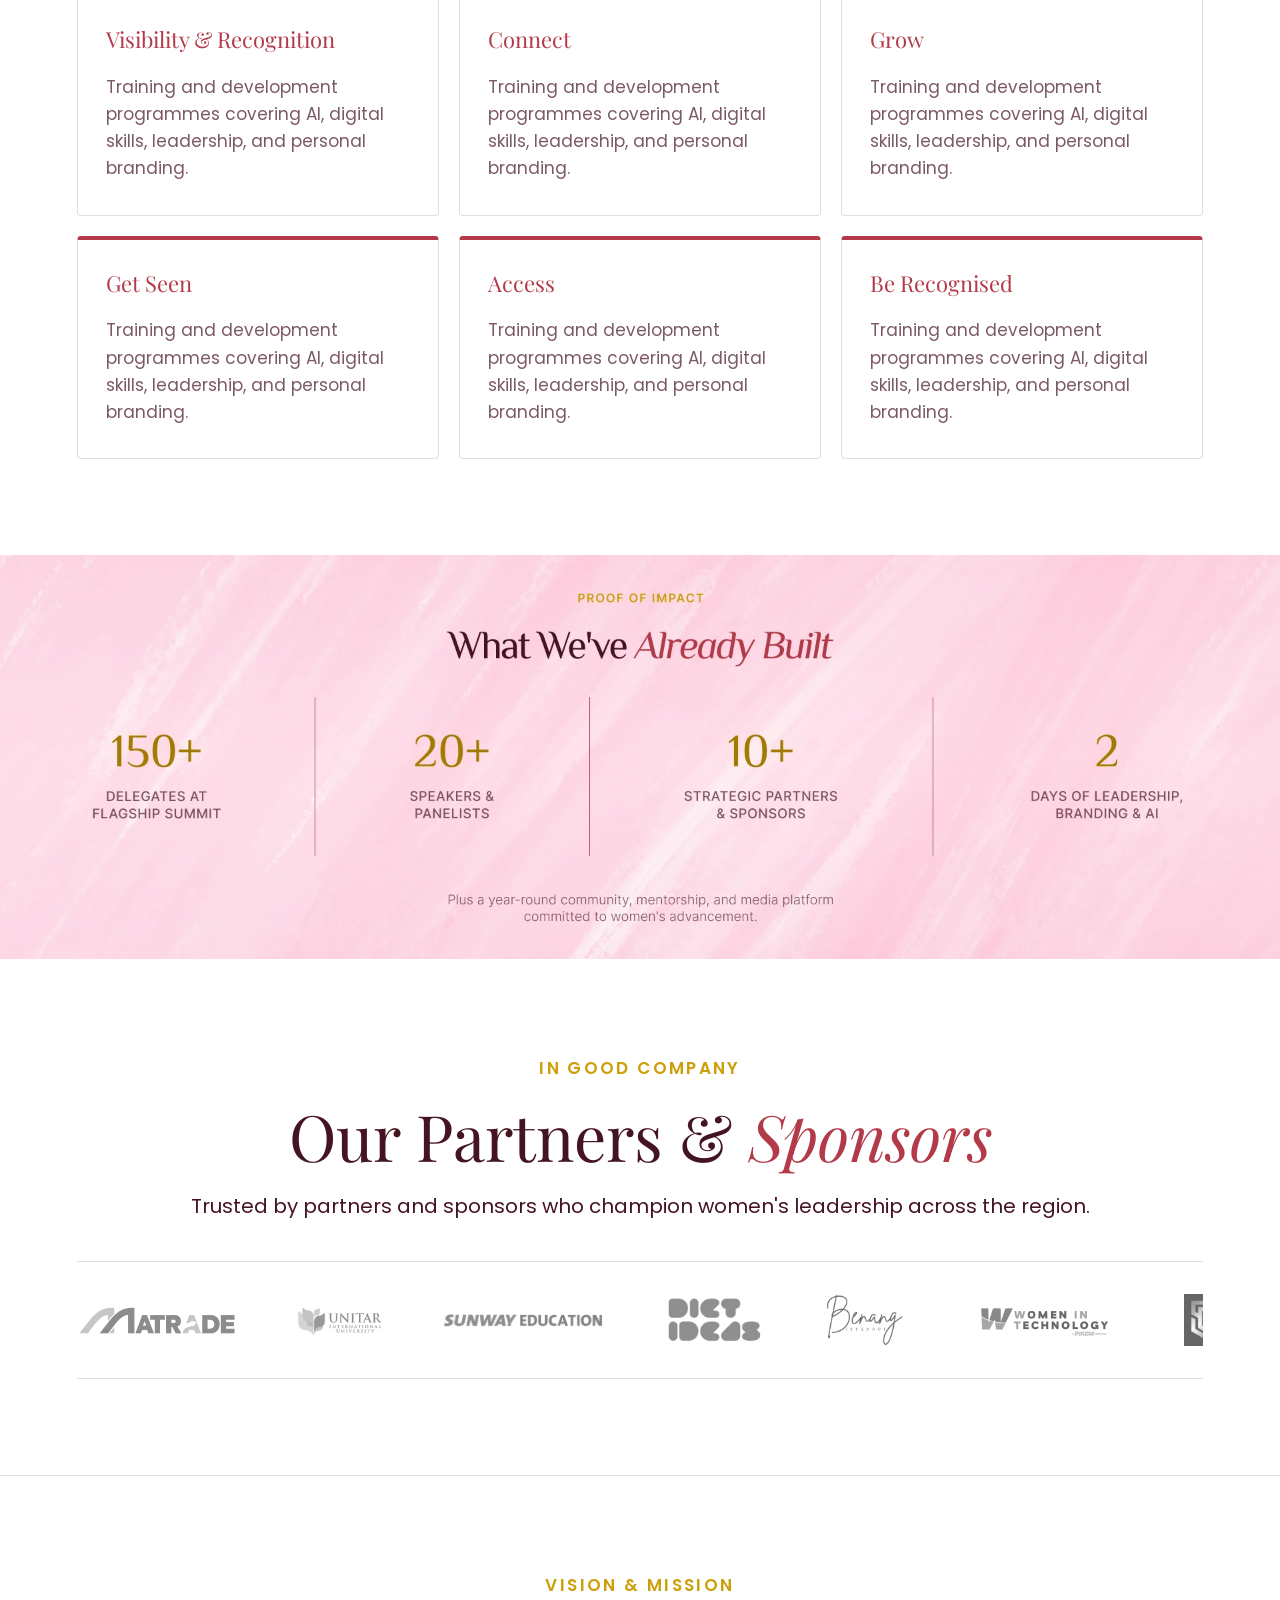
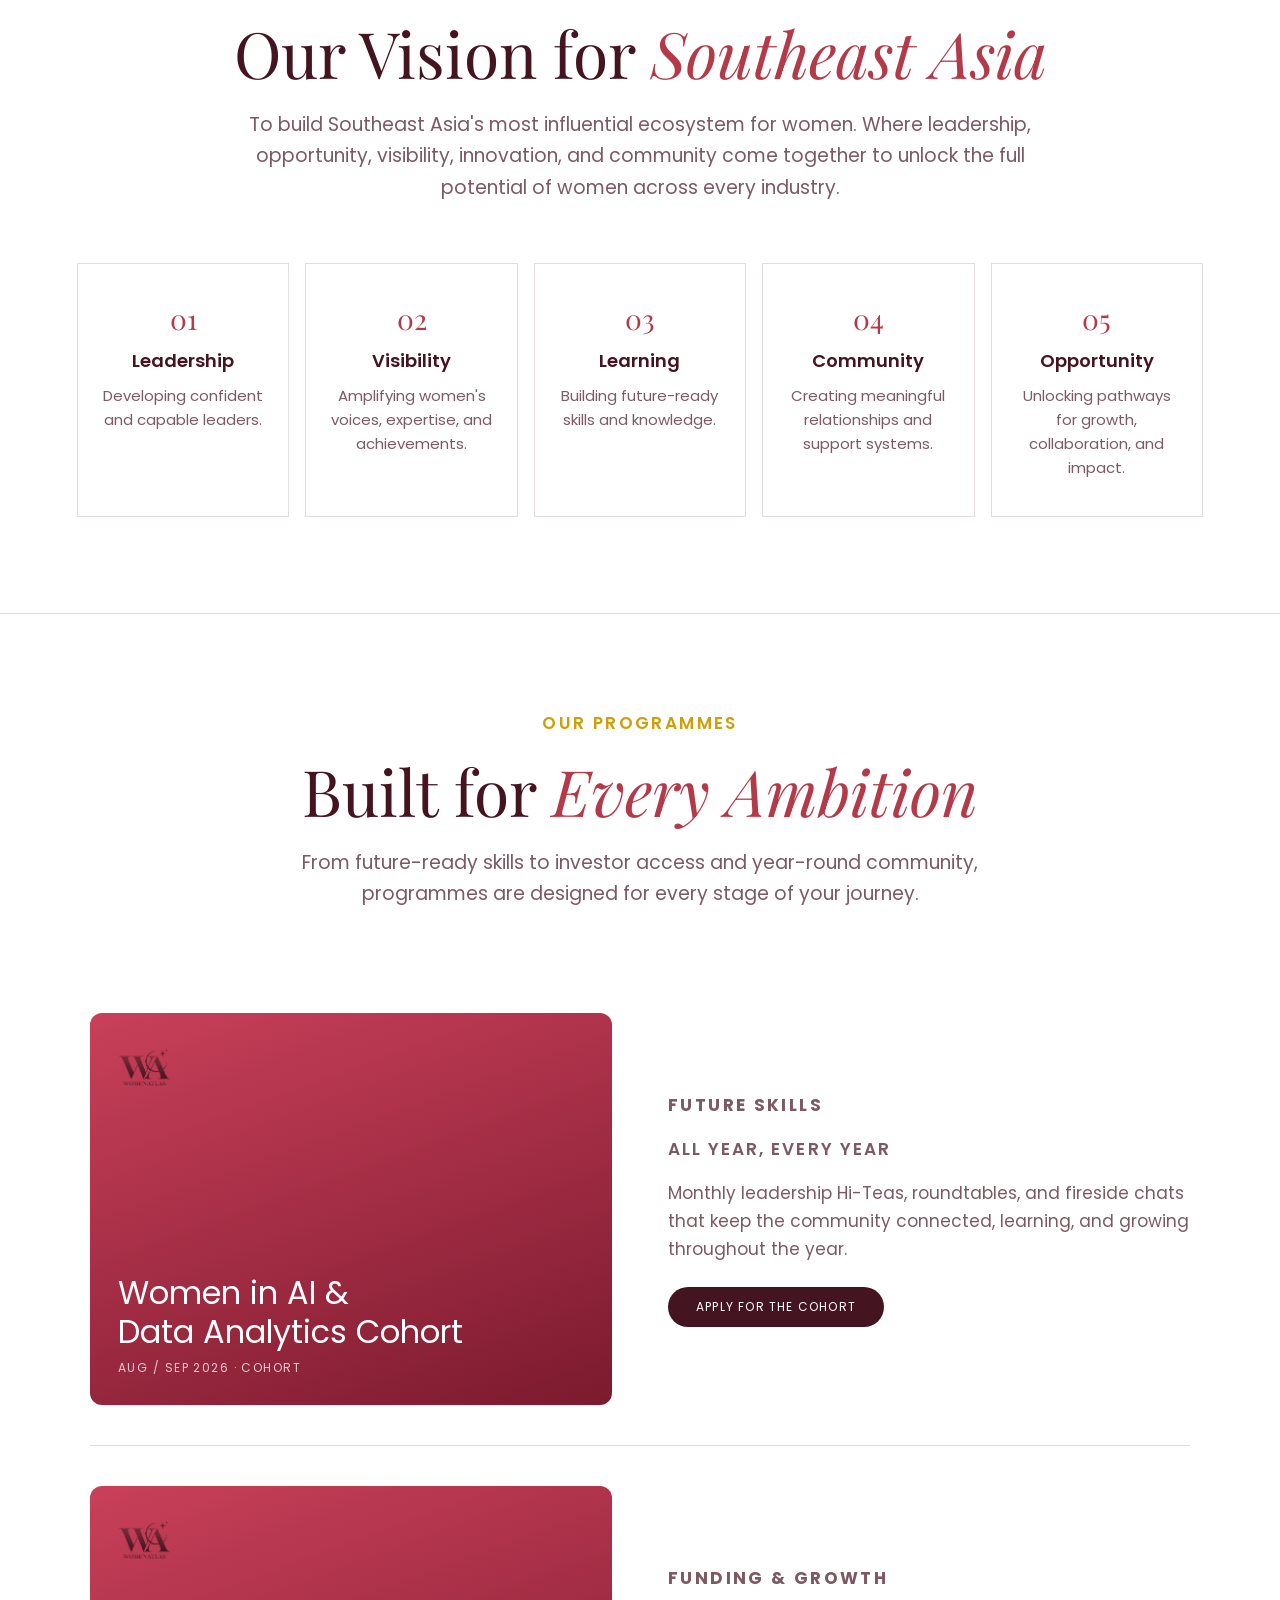
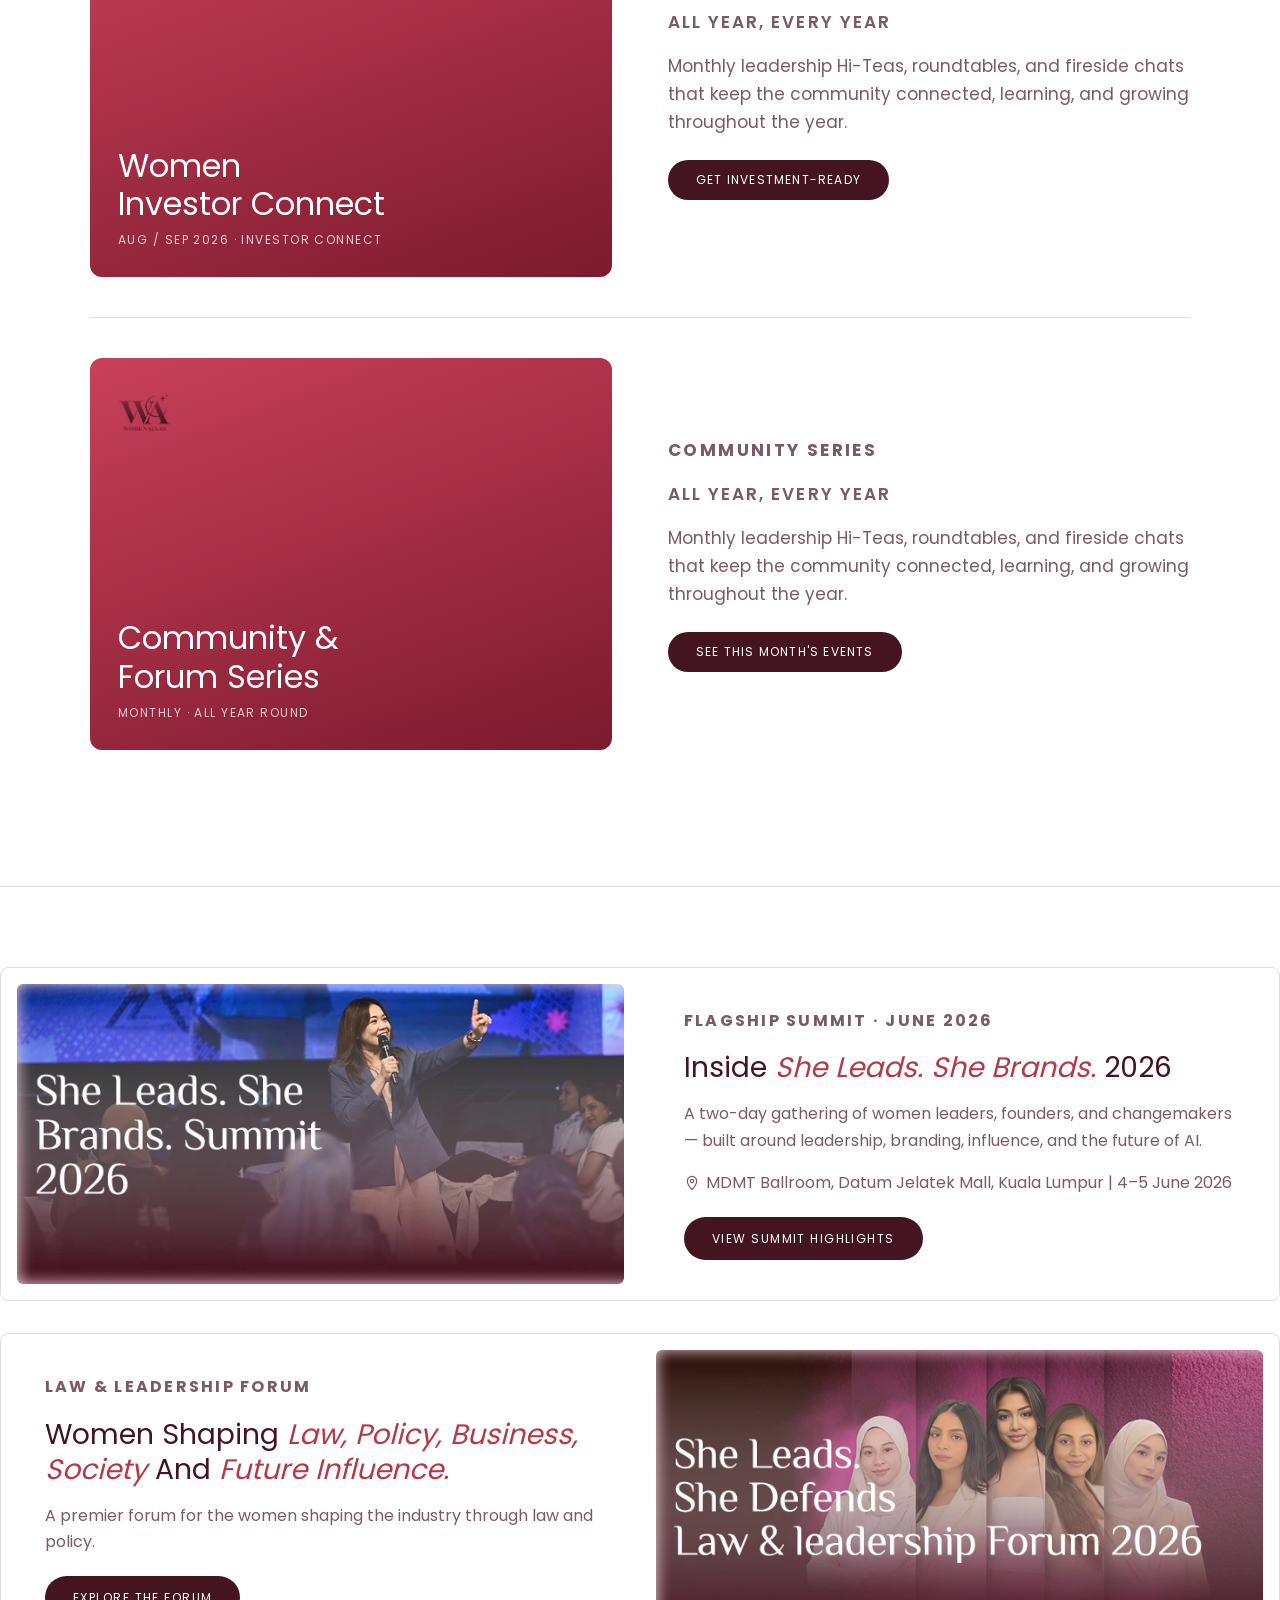
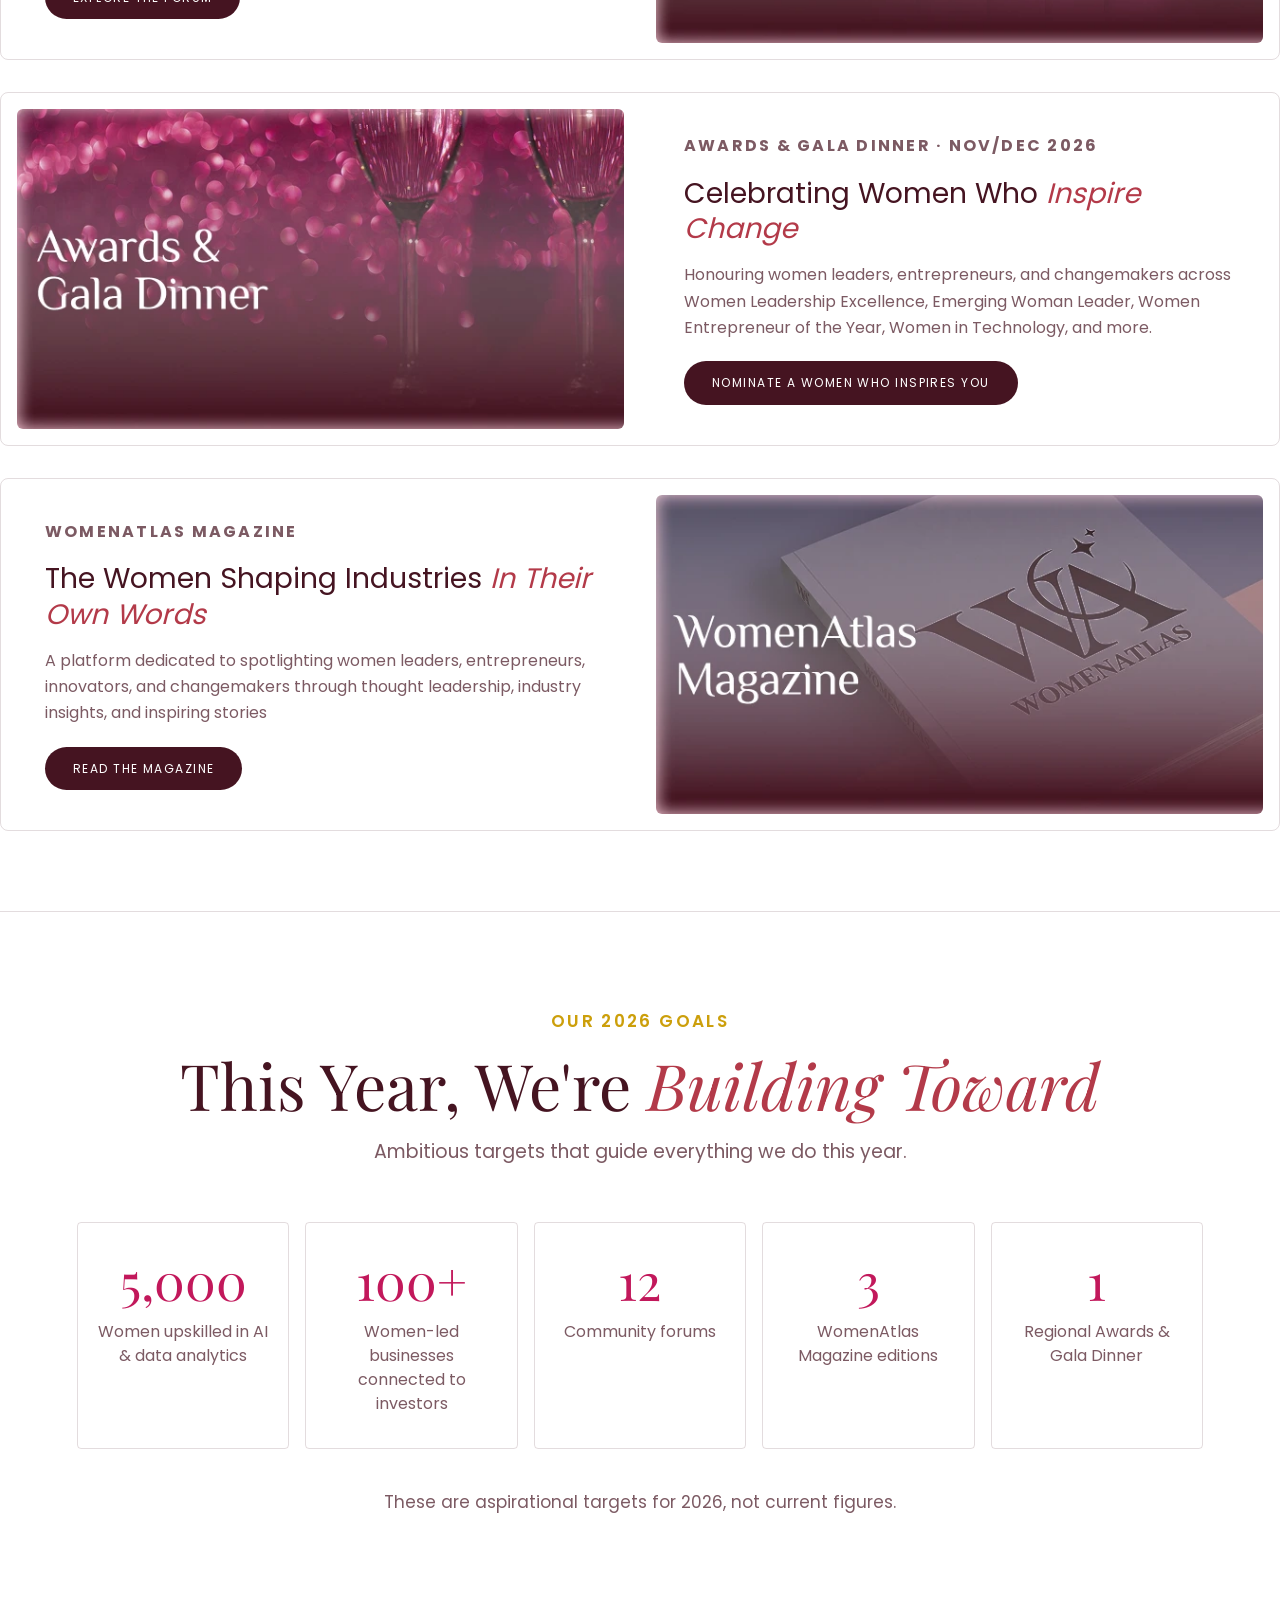
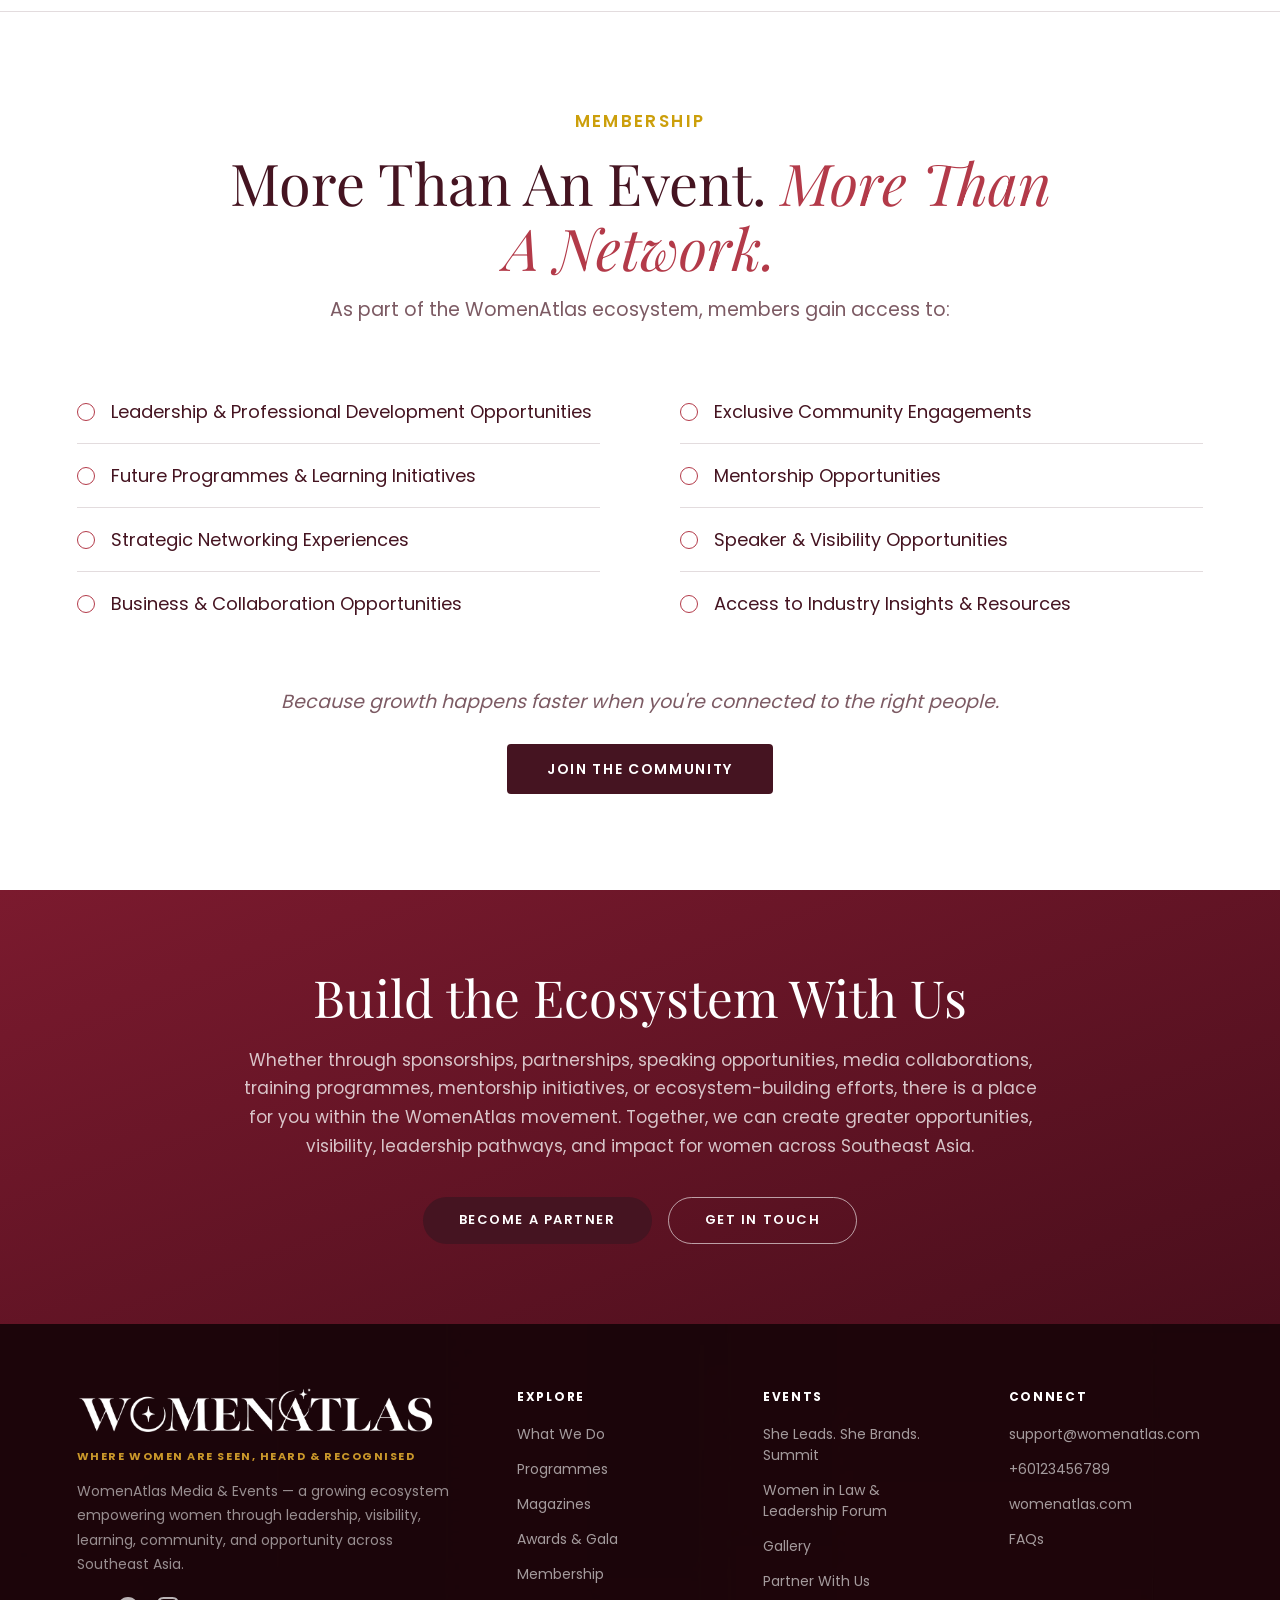
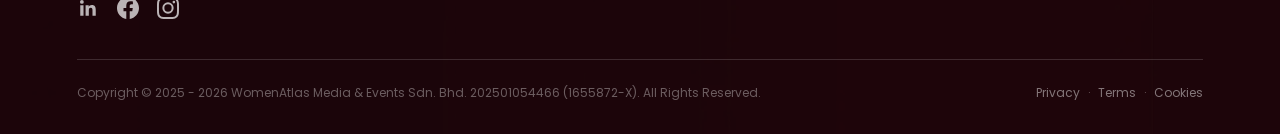
==== commit 5dd3a716: "FIX ALL" ====
--- a/index.html
+++ b/index.html
@@ -1,414 +1,11 @@
-<!doctype html>
+<!DOCTYPE html>
 <html lang="en">
-
 <head>
-  <meta charset="utf-8">
-  <meta name="viewport" content="width=device-width, initial-scale=1">
-  <title>WomenAtlas — Law &amp; Leadership Forum 2026</title>
-  <link rel="stylesheet" href="styles.css">
-  <link rel="stylesheet" href="footer-main.css">
+<meta charset="utf-8" />
+<meta http-equiv="refresh" content="0;url=homepage.html" />
+<title>WomenAtlas</title>
 </head>
-
 <body>
-
-  <!-- NAV -->
-  <header class="nav">
-    <div class="brand">
-      <img src="assets/womenatlas-logo-icon.svg" alt="WomenAtlas">
-    </div>
-    <nav id="main-nav">
-      <a href="#about">About</a>
-      <a href="#programme">Programme</a>
-      <a href="#speakers">Speakers</a>
-      <a href="#partners">Partners</a>
-      <button class="btn btn-maroon sm" data-buy>Buy Tickets</button>
-    </nav>
-    <button class="nav-toggle" id="nav-toggle" aria-label="Open menu" aria-expanded="false" aria-controls="main-nav">
-      <span></span><span></span><span></span>
-    </button>
-  </header>
-
-  <!-- HERO -->
-  <section class="hero">
-    <div class="hero-backdrop"></div>
-    <div class="scrim"></div>
-    <div class="inner">
-      <div class="copy">
-        <div class="kicker">WomenAtlas Presents</div>
-        <h1>She Leads.<br><span class="it">She Defends.</span></h1>
-        <div class="forum">Law &amp; Leadership Forum 2026</div>
-        <p class="lede">A premier forum for the women shaping law, policy, business, society and future influence.</p>
-        <div class="pills">
-          <span class="pill"><svg width="20" height="20" viewBox="0 0 24 24" fill="none" stroke="currentColor"
-              stroke-width="2">
-              <rect x="3" y="4.5" width="18" height="17" rx="2" />
-              <path d="M3 9h18M8 2.5v4M16 2.5v4" />
-            </svg>25 July 2026</span>
-          <span class="pill"><svg width="20" height="20" viewBox="0 0 24 24" fill="none" stroke="currentColor"
-              stroke-width="2">
-              <path d="M12 21s7-6.2 7-11a7 7 0 1 0-14 0c0 4.8 7 11 7 11z" />
-              <circle cx="12" cy="10" r="2.5" />
-            </svg>Kuala Lumpur</span>
-          <span class="pill"><svg width="20" height="20" viewBox="0 0 24 24" fill="none" stroke="currentColor"
-              stroke-width="2">
-              <circle cx="12" cy="12" r="9" />
-              <path d="M12 11v5M12 7.5h.01" />
-            </svg>One-Day Forum + Masterclass</span>
-        </div>
-        <div class="cta">
-          <button class="btn btn-primary lg" data-buy>Buy Tickets <span>→</span></button>
-          <a class="btn btn-ghost lg" href="#partners">Become a Partner</a>
-        </div>
-        <p class="credit">Organised by <b>WomenAtlas</b><span class="credit-sep">&nbsp; ·&nbsp; </span><span class="credit-break">Powered by <b>Laurea People's Signature</b></span></p>
-      </div>
-    </div>
-  </section>
-
-  <!-- INTRO -->
-  <section class="intro" id="about">
-    <div class="in">
-      <div class="eyebrow gold">SEEN | HEARD | RECOGNISED</div>
-      <h2>A legal qualification was never just a path to practice. It is a foundation for <span
-          class="it">leadership.</span></h2>
-      <p>Across business, policy, governance, and society. <b>She Leads. She Defends.</b> brings together the women who
-        lead in and around the law. Lawyers, general counsels, judges, policymakers, board directors, and the next
-        generation of legal talent — to learn, connect, and step into influence beyond the courtroom.</p>
-      <p>One day of keynotes, expert panels and honest conversation, followed by a hands-on Leadership Masterclass.</p>
-    </div>
-  </section>
-
-  <!-- STATS -->
-  <section class="stats">
-    <div class="stat">
-      <div class="num">1</div>
-      <div class="lbl">Day Forum</div>
-    </div>
-    <div class="stat">
-      <div class="num">120</div>
-      <div class="lbl">Senior Delegates</div>
-    </div>
-    <div class="stat">
-      <div class="num">12</div>
-      <div class="lbl">Senior Speakers</div>
-    </div>
-    <div class="stat">
-      <div class="num">4</div>
-      <div class="lbl">Core Themes</div>
-    </div>
-    <div class="stat">
-      <div class="num">1</div>
-      <div class="lbl">Masterclass</div>
-    </div>
-  </section>
-
-  <!-- WHY ATTEND -->
-  <section class="section">
-    <div class="section-head">
-      <!-- <div class="eyebrow">Why Attend</div> -->
-      <h2>Why attend this <span class="accent">forum?</span></h2>
-    </div>
-    <div class="grid-4">
-      <div class="feature">
-        <span class="ico"><img src="assets/star-person.svg" alt="" width="44" height="44"></span>
-        <h3>Be in the room</h3>
-        <p>Among the architects of women's leadership, policy and influence.</p>
-      </div>
-      <div class="feature">
-        <span class="ico"><img src="assets/dot.svg" alt="" width="44" height="44"></span>
-        <h3>Content that counts</h3>
-        <p>Judgment, governance and reform — debated by those who shape it.</p>
-      </div>
-      <div class="feature">
-        <span class="ico"><img src="assets/bag.svg" alt="" width="44" height="44"></span>
-        <h3>Beyond practice</h3>
-        <p>Pathways to the boardroom, the bench and beyond.</p>
-      </div>
-      <div class="feature">
-        <span class="ico"><img src="assets/network.svg" alt="" width="44" height="44"></span>
-        <h3>A lasting network</h3>
-        <p>Membership of the WomenAtlas Legal Leadership Network.</p>
-      </div>
-    </div>
-  </section>
-
-  <!-- THEMES -->
-  <section class="section" style="padding-top:0;">
-    <div class="section-head">
-      <div class="eyebrow">The Four Themes</div>
-      <h2>Every session ties to <span class="accent">one pillar.</span></h2>
-    </div>
-    <div class="grid-4" style="gap:20px;">
-      <div class="theme"><span class="n">01</span>
-        <h3>Law &amp; <br class="desktop-only"> Justice</h3>
-        <p>The future of legal practice, leadership, ethics and reform.</p>
-      </div>
-      <div class="theme"><span class="n">02</span>
-        <h3>Policy &amp; Governance</h3>
-        <p>Public-policy regulation, governance and board appointments.</p>
-      </div>
-      <div class="theme"><span class="n">03</span>
-        <h3>Business &amp; Leadership</h3>
-        <p>Boardroom influence, entrepreneurship and impact.</p>
-      </div>
-      <div class="theme"><span class="n">04</span>
-        <h3>AI, Cyber &amp; Digital Trust</h3>
-        <p>Empowerment, digital innovation, data privacy and new regulation.</p>
-      </div>
-    </div>
-  </section>
-
-  <!-- PROGRAMME -->
-  <section class="programme" id="programme">
-    <div class="in">
-      <div class="section-head on-dark">
-        <div class="eyebrow gold">The Shape Of The Day</div>
-        <h2>The <span class="accent">Programme</span></h2>
-        <p>Tap any session for detail.</p>
-      </div>
-      <div class="carousel" id="programme-carousel">
-        <div class="stage">
-          <button class="chev prev" data-prev aria-label="Previous">
-            <svg width="34" height="60" viewBox="0 0 34 60" fill="none" stroke="currentColor" stroke-width="4"
-              stroke-linecap="round" stroke-linejoin="round">
-              <path d="M26 4 L6 30 L26 56" />
-            </svg><span>Prev</span>
-          </button>
-          <div class="page" data-page="0"></div>
-          <div class="page" data-page="1" hidden></div>
-          <button class="chev next" data-next aria-label="Next">
-            <svg width="34" height="60" viewBox="0 0 34 60" fill="none" stroke="currentColor" stroke-width="4"
-              stroke-linecap="round" stroke-linejoin="round" style="transform:scaleX(-1)">
-              <path d="M26 4 L6 30 L26 56" />
-            </svg><span>Next</span>
-          </button>
-        </div>
-        <div class="dots"><button class="on" data-dot="0" aria-label="Page 1"></button><button data-dot="1"
-            aria-label="Page 2"></button></div>
-      </div>
-    </div>
-  </section>
-
-  <!-- SPEAKERS -->
-  <section class="section speakers" id="speakers">
-    <div class="eyebrow gold center" style="margin-bottom:16px;">Speakers</div>
-    <div class="section-head">
-      <h2>The women shaping law, <span class="accent">policy &amp; leadership.</span></h2>
-      <p>The strength of this forum is its people. Senior voices across the bench, the bar and in-house teams.</p>
-    </div>
-    <div class="grid-4" id="speakers-grid"></div>
-    <div class="center" style="margin-top:44px;"><button class="btn btn-primary">Be the first to know
-        <span>→</span></button></div>
-
-    <!-- Advisory Council -->
-    <div class="advisory">
-      <div class="body">
-        <div class="eyebrow gold-bright">Advisory Council</div>
-        <h3>A curated circle of <span class="it">distinguished women.</span></h3>
-        <p class="advisory-lede">Drawn from the judiciary, senior practice, corporate counsel, governance, academia and regulation, lending their experience and credibility to the forum.</p>
-        <div class="pillars">
-          <div><span class="dot"></span>The Judiciary</div>
-          <div><span class="dot"></span>Academia</div>
-          <div><span class="dot"></span>Corporate Counsel</div>
-          <div><span class="dot"></span>Governance</div>
-          <div><span class="dot"></span>Senior Practice</div>
-          <div><span class="dot"></span>Regulation</div>
-        </div>
-      </div>
-      <div class="img">
-        <img src="assets/hero-women.webp" alt="Distinguished women in law">
-      </div>
-    </div>
-  </section>
-
-  <!-- MASTERCLASS -->
-  <section class="masterclass">
-    <div class="in">
-      <div class="img"><img src="assets/masterclass.webp" alt="Masterclass"></div>
-      <div class="body">
-        <div class="eyebrow gold-bright">The Masterclass</div>
-        <h2>The Leadership <span class="it">Masterclass</span></h2>
-        <p class="lede">A premium, smaller-group session for delegates who want more than a day of talks. A hands-on
-          afternoon on the personal levers of leadership — capital, narrative, influence and stakeholder management —
-          designed to turn expertise into authority.</p>
-        <div class="feats">
-          <span><span class="ic">★</span> Limited seats</span>
-          <span><span class="ic">✓</span> Certificate of Completion</span>
-        </div>
-        <div style="margin-top:36px;"><button class="btn btn-light lg">Reserve your seat <span>→</span></button></div>
-      </div>
-    </div>
-  </section>
-
-  <!-- WHO SHOULD ATTEND -->
-  <section class="wsa-section">
-    <div class="wsa-wrap">
-      <div class="section-head">
-        <h2>Who Should Attend</h2>
-      </div>
-      <div class="wsa-tabs" role="tablist">
-        <button class="wsa-tab active" role="tab" aria-selected="true"  data-tab="legal">Legal Sector</button>
-        <button class="wsa-tab"        role="tab" aria-selected="false" data-tab="corporate">Corporate Sector</button>
-        <button class="wsa-tab"        role="tab" aria-selected="false" data-tab="public">Public Sector</button>
-        <button class="wsa-tab"        role="tab" aria-selected="false" data-tab="future">Future Leaders</button>
-      </div>
-      <div class="wsa-panels">
-
-        <div class="wsa-panel active" data-panel="legal">
-          <span class="wsa-num">01</span>
-          <h3>Legal Sector</h3>
-          <p>The core of the room — senior voices from the bench, the bar and in-house teams.</p>
-          <div class="wsa-chips">
-            <span class="wsa-chip">Lawyers</span>
-            <span class="wsa-chip">Partners</span>
-            <span class="wsa-chip">Senior Associates</span>
-            <span class="wsa-chip">Corporate Secretaries</span>
-            <span class="wsa-chip">Judges</span>
-            <span class="wsa-chip">Arbitrators</span>
-            <span class="wsa-chip">Legal Advisors</span>
-          </div>
-        </div>
-
-        <div class="wsa-panel" data-panel="corporate">
-          <span class="wsa-num">02</span>
-          <h3>Corporate Sector</h3>
-          <p>Decision-makers who shape strategy, risk and culture from the top</p>
-          <div class="wsa-chips">
-            <span class="wsa-chip">CEOs</span>
-            <span class="wsa-chip">Founders</span>
-            <span class="wsa-chip">Board Directors</span>
-            <span class="wsa-chip">Compliance Leaders</span>
-            <span class="wsa-chip">Risk Leaders</span>
-            <span class="wsa-chip">HR Leaders</span>
-          </div>
-        </div>
-
-        <div class="wsa-panel" data-panel="public">
-          <span class="wsa-num">03</span>
-          <h3>Public Sector</h3>
-          <p>The voices behind the rules — policy, regulation and public influence.</p>
-          <div class="wsa-chips">
-             <span class="wsa-chip">Policymakers</span>
-            <span class="wsa-chip">Regulators</span>
-            <span class="wsa-chip">Goverment Legal Officers</span>
-          </div>
-        </div>
-
-        <div class="wsa-panel" data-panel="future">
-          <span class="wsa-num">04</span>
-          <h3>Future Leaders</h3>
-          <p>The next generation, building the pipeline of women in law.</p>
-          <div class="wsa-chips">
-            <span class="wsa-chip">Young Lawyers</span>
-            <span class="wsa-chip">Law Graduates</span>
-            <span class="wsa-chip">Selected Students</span>
-          </div>
-        </div>
-
-      </div>
-    </div>
-  </section>
-
-  <!-- PRICING -->
-
-  <section class="pricing" id="pricing">
-    <div class="in">
-      <div class="section-head">
-        <div class="eyebrow">Secure Your Place</div>
-        <h2>A premier, senior-level <span class="accent">forum.</span></h2>
-        <p>Places are limited and curated. Early-bird closes <b>5 July 2026.</b></p>
-      </div>
-      <div class="grid-2">
-        <div class="tier">
-          <div class="tier-label">Forum</div>
-          <h3>The Forum</h3>
-          <div class="desc">For the individual delegate.</div>
-          <div class="price"><b>RM </b><span class="price-dashes">— —</span></div>
-          <hr class="tier-divider">
-          <ul>
-            <li><span class="ck">●</span>Full-day access to all keynotes, panels &amp; the fireside</li>
-            <li><span class="ck">●</span>Networking breakfast, lunch &amp; refreshments</li>
-            <li><span class="ck">●</span>Evening networking dinner</li>
-            <li><span class="ck">●</span>Delegate pack + certificate of attendance</li>
-          </ul>
-          <button class="btn btn-secondary" data-buy>Register <span>→</span></button>
-        </div>
-        <div class="tier featured">
-          <span class="badge">★ &nbsp;Recommended</span>
-          <div class="tier-label">Forum + Masterclass</div>
-          <h3>The Complete Experience</h3>
-          <div class="desc">The full day, plus the masterclass</div>
-          <div class="price"><b>RM </b><span class="price-dashes">— —</span></div>
-          <hr class="tier-divider">
-          <ul>
-            <li><span class="ck">●</span>Everything in the Forum pass</li>
-            <li><span class="ck">●</span>The premium afternoon Leadership Masterclass</li>
-            <li><span class="ck">●</span>Certificate of completion</li>
-            <li><span class="ck">●</span>Priority seating</li>
-          </ul>
-          <button class="btn btn-primary" data-buy>Register <span>→</span></button>
-        </div>
-      </div>
-    </div>
-  </section>
-
-  <!-- PARTNERS -->
-  <section class="partners" id="partners">
-    <div class="in">
-      <div class="eyebrow gold-bright">Partners &amp; Sponsors</div>
-      <h2>Built with a small circle of <span class="it">aligned partners.</span></h2>
-      <div class="cards">
-        <div class="pcard">
-          <h3>Partners &amp; Endorsers</h3>
-          <p>Professional bodies, women-in-law networks, academic institutions and media, standing with the women
-            shaping law.</p>
-          <a class="link-arrow" href="#">Explore Partnership <span>→</span></a>
-        </div>
-        <div class="scard">
-          <h3>Sponsorship Circles</h3>
-          <div class="tiers">
-            <div><span class="d" style="background:var(--wa-magenta)"></span>Founders' Circle</div>
-            <div><span class="d" style="background:var(--wa-crimson)"></span>Leadership Circle</div>
-            <div><span class="d" style="background:#A27C00"></span>Champions' Circle</div>
-            <div><span class="d" style="background:var(--wa-coral)"></span>Supporters' Circle</div>
-          </div>
-          <a class="link-arrow" href="#" style="font-size:17px;margin-top:24px;">Request the prospectus
-            <span>→</span></a>
-        </div>
-      </div>
-    </div>
-  </section>
-
-  <!-- VENUE -->
-  <section class="venue">
-    <div>
-      <div class="eyebrow">Venue &amp; Date</div>
-      <h2>25 July 2026<br>Kuala Lumpur</h2>
-      <div class="meta">
-        <div class="venue-row">
-          <span class="venue-ico"><img src="assets/clock.svg" alt="" width="28" height="28"></span>
-          <span><b>Doors Open at</b> 8:00 AM</span>
-        </div>
-        <div class="venue-row">
-          <span class="venue-ico"><img src="assets/fork.svg" alt="" width="28" height="28"></span>
-          <span><b>Networking Dinner</b> from 6:00 – 8:00 PM</span>
-        </div>
-      </div>
-      <div style="margin-top:28px;">
-        <button class="btn btn-venue-soon"><span class="venue-dot"></span>Venue Announce Soon</button>
-      </div>
-    </div>
-    <div class="photo">
-      <div class="venue-label">Venue Map — Kuala Lumpur</div>
-      <div class="venue-title">Announcing Soon</div>
-    </div>
-  </section>
-
-  <!-- FOOTER -->
-  <div id="shared-footer"></div>
-  <div id="footer-main-wrap"></div>
-
-  <div id="toast"></div>
-  <script src="script.js"></script>
+<script>window.location.replace('homepage.html');</script>
 </body>
-
-</html>+</html>
